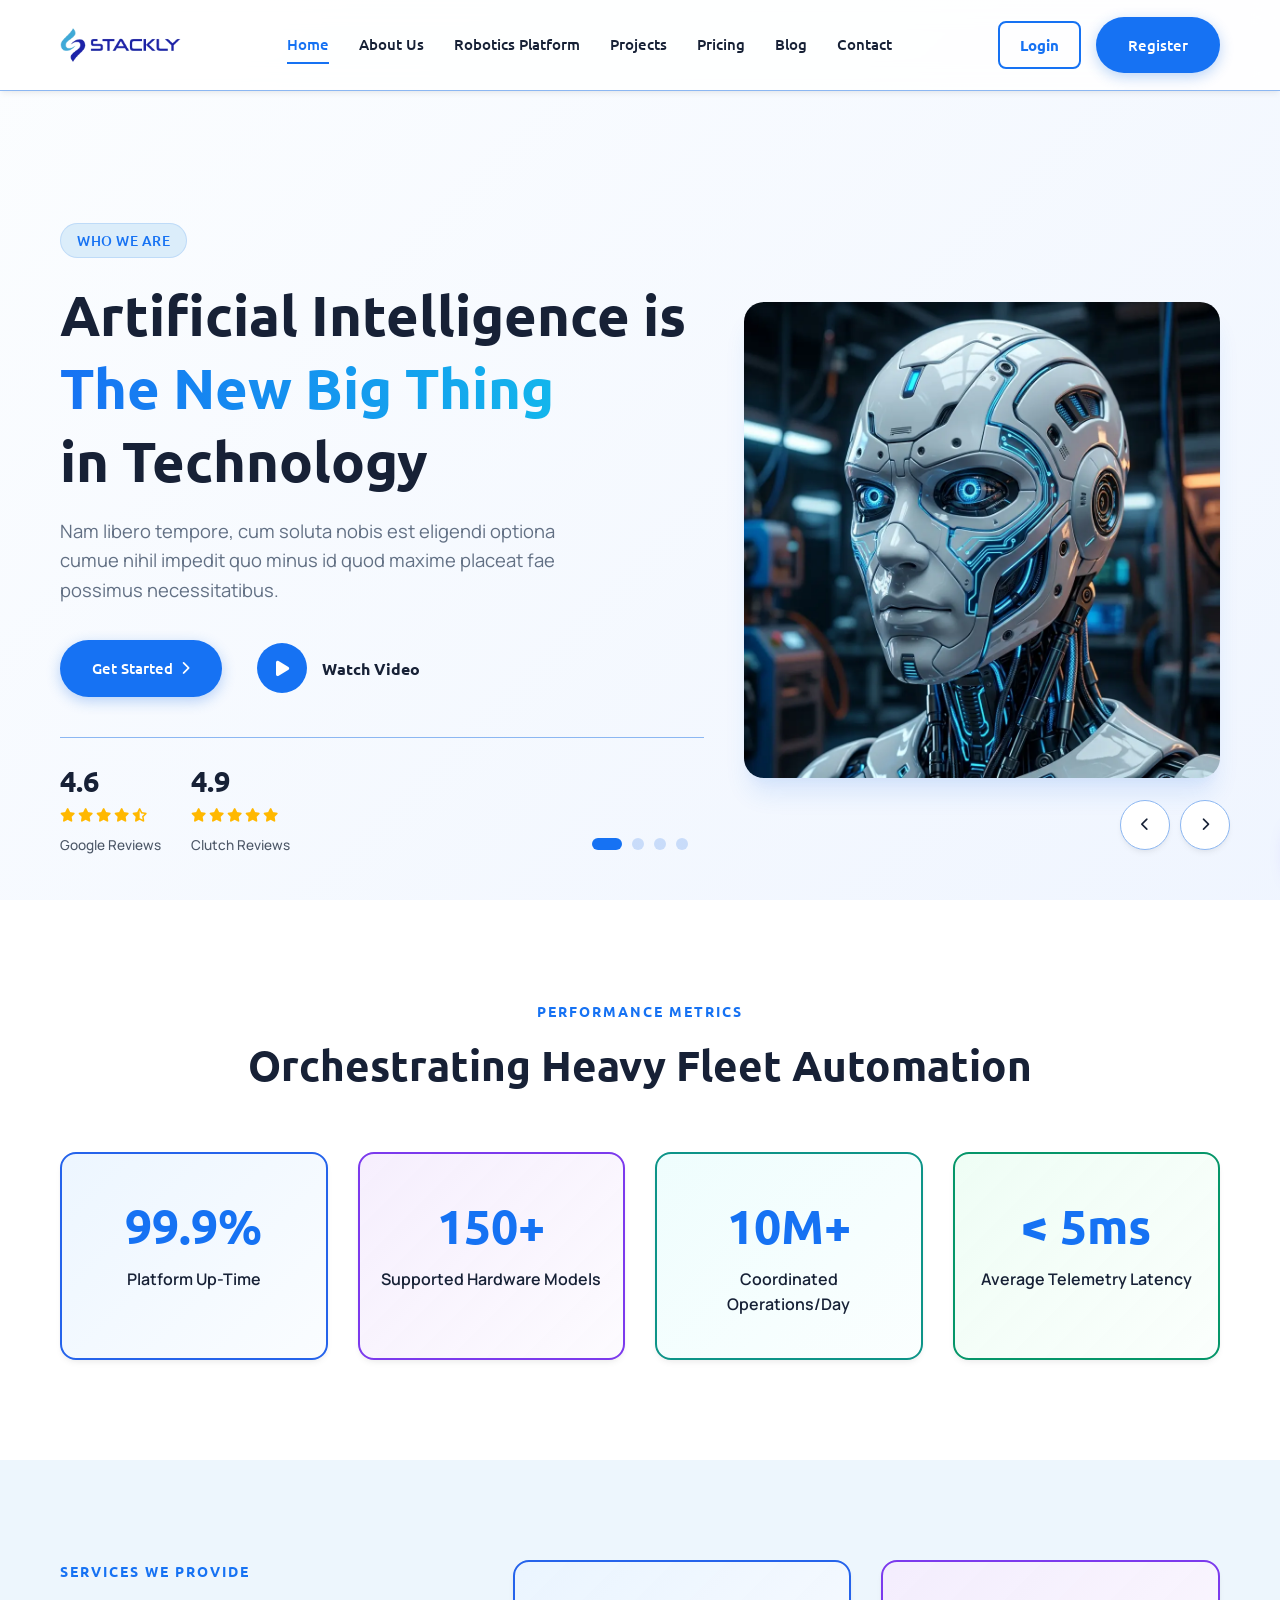
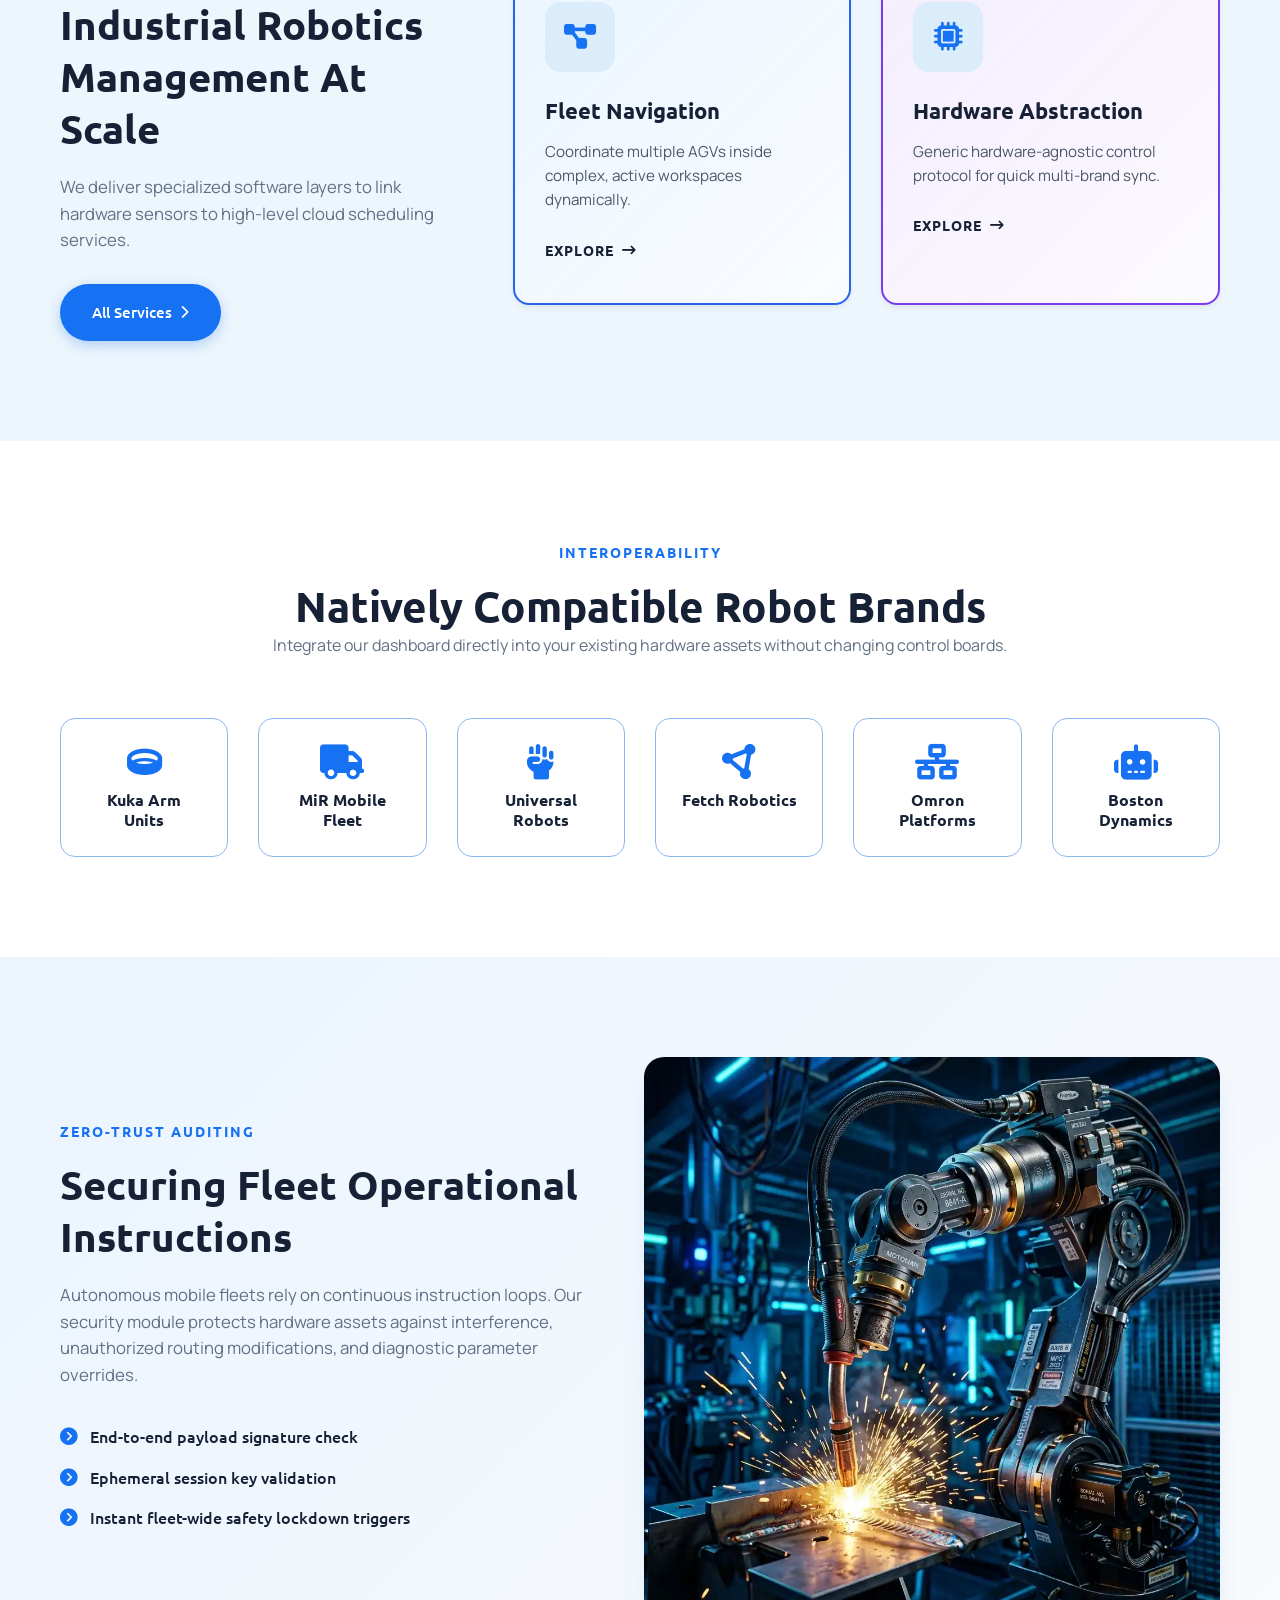
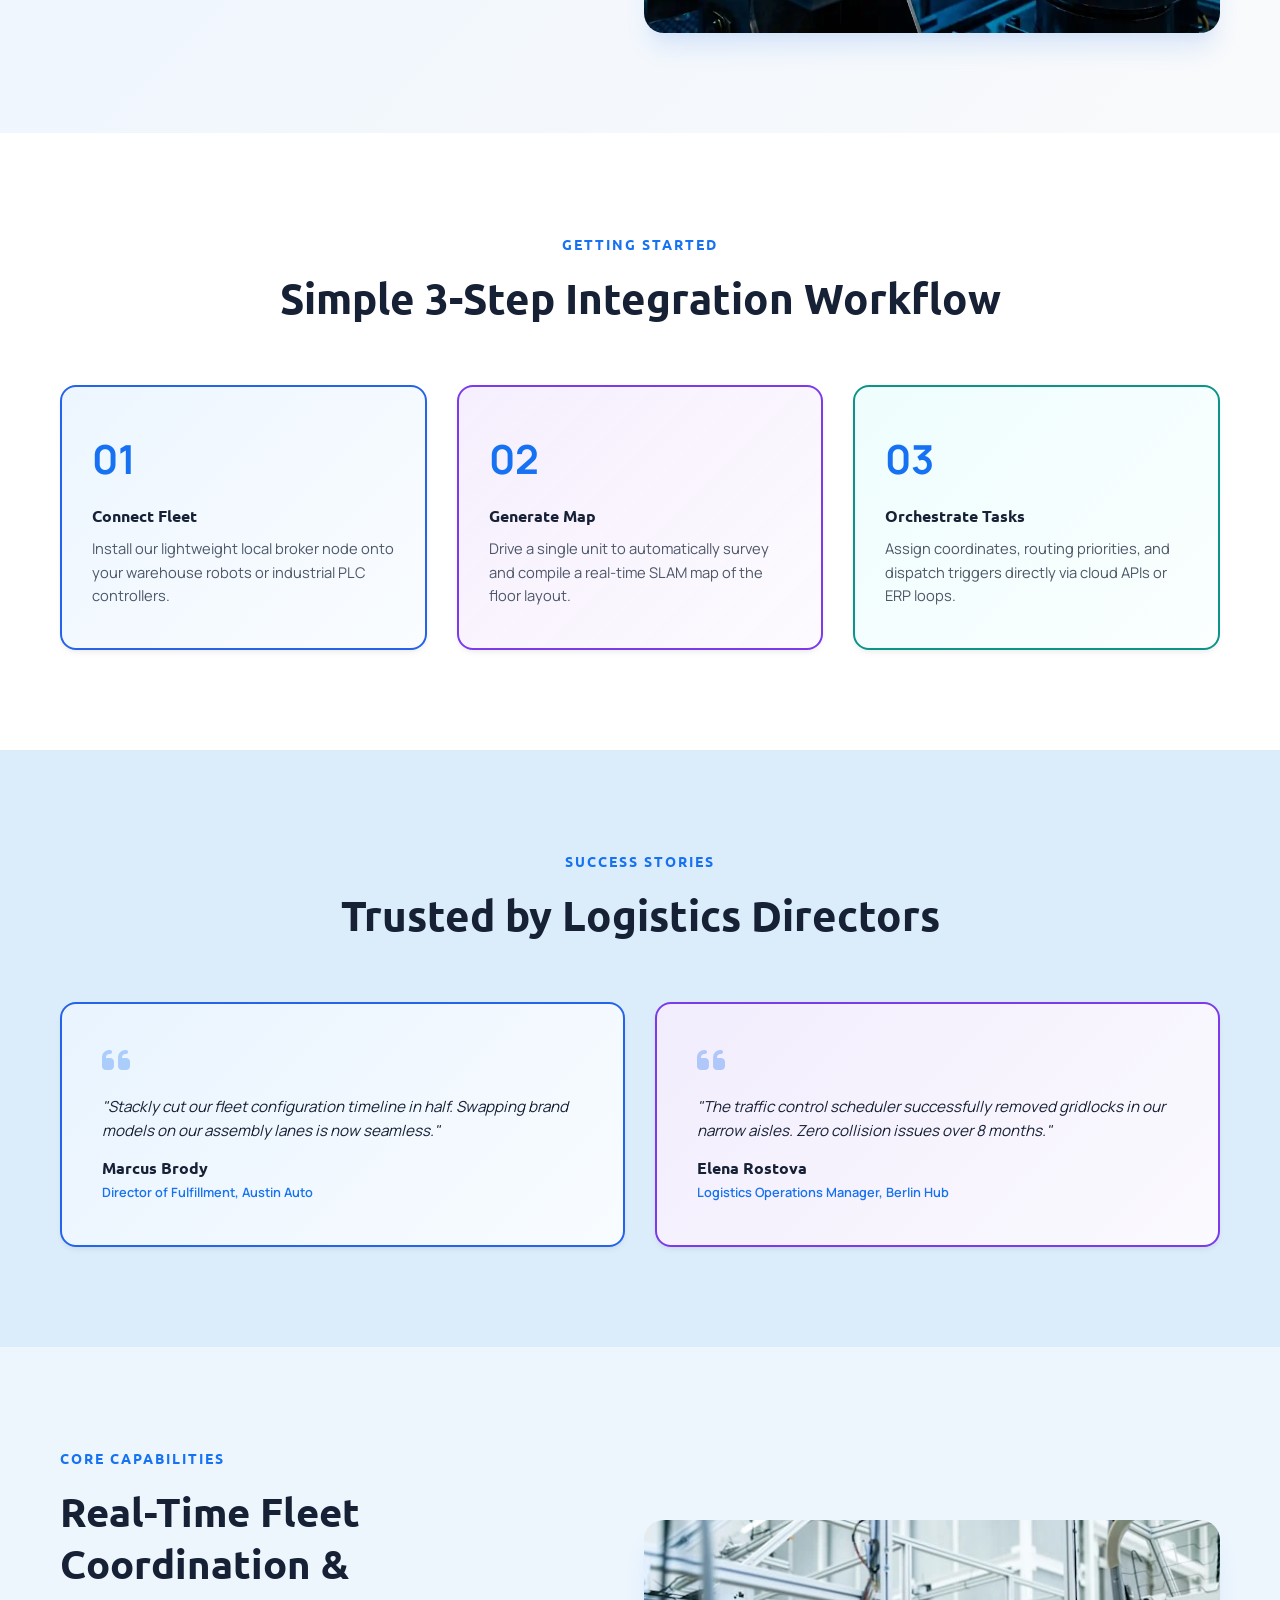
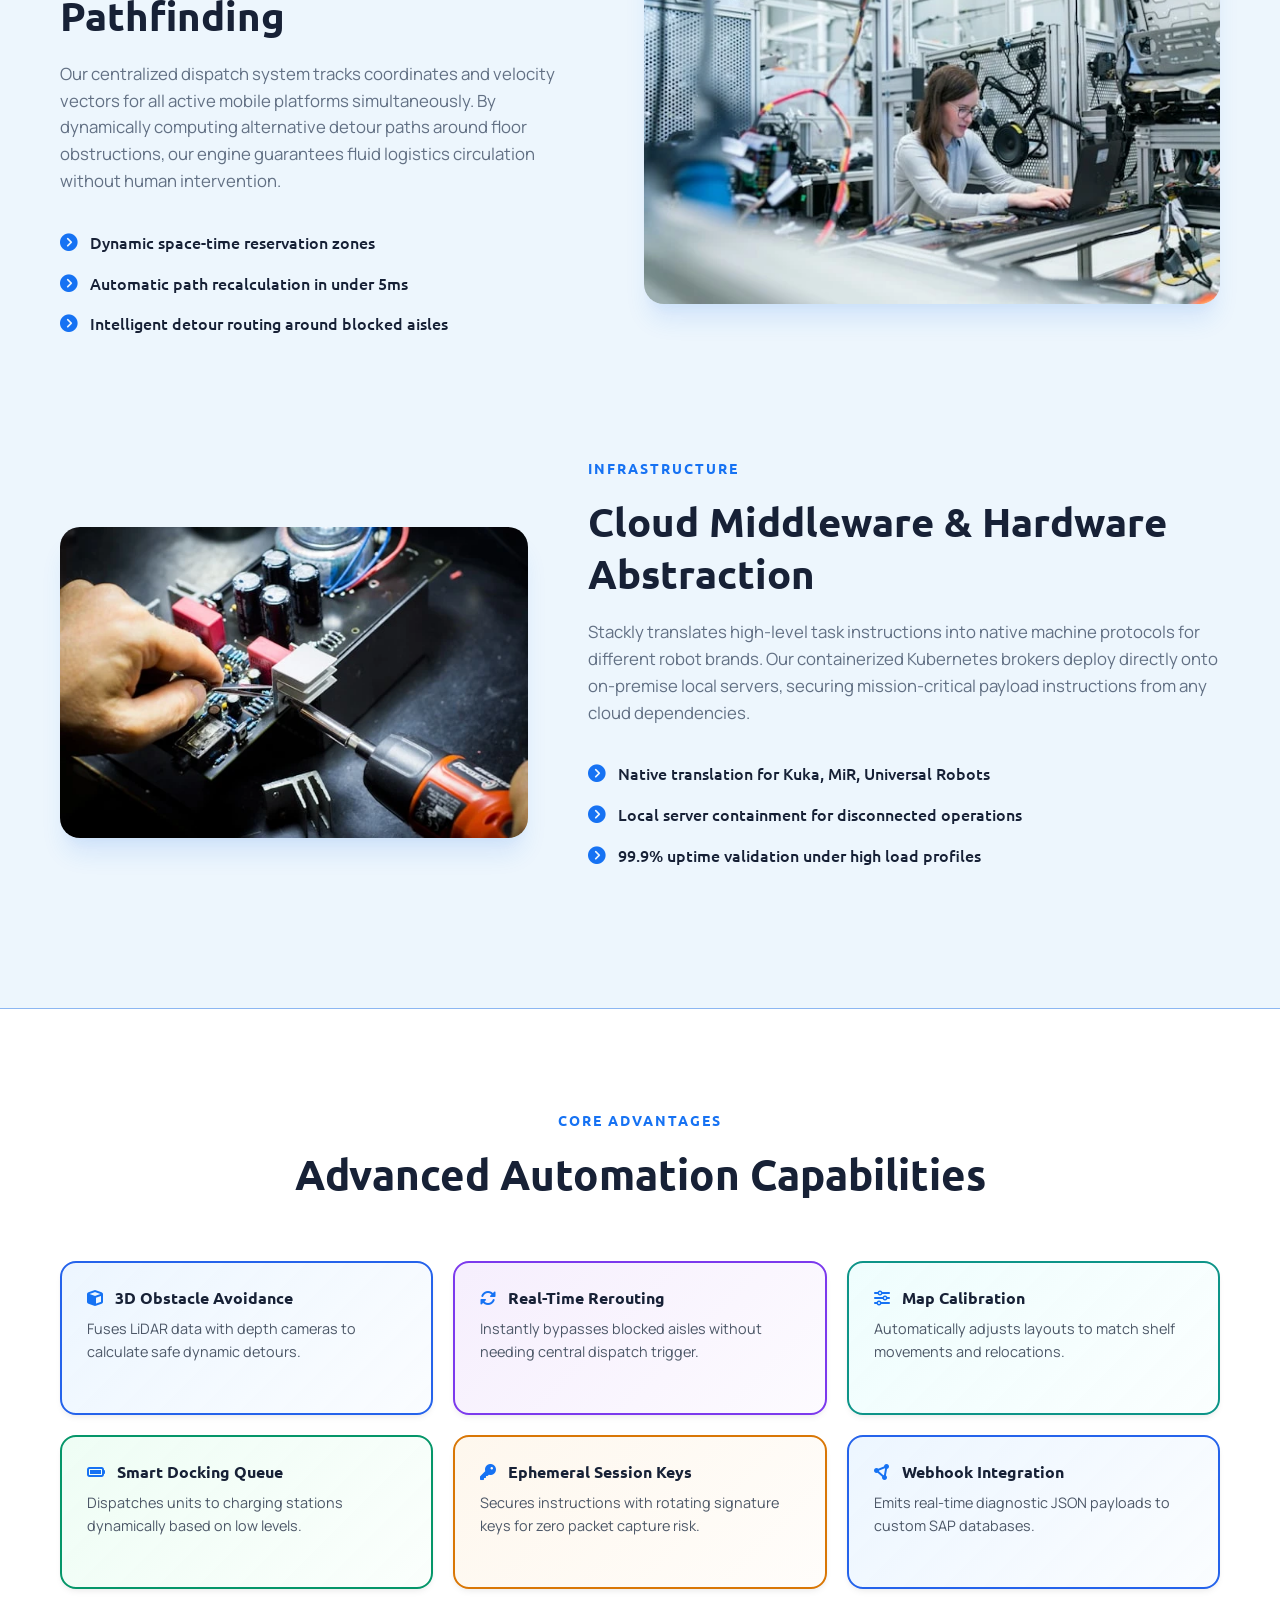
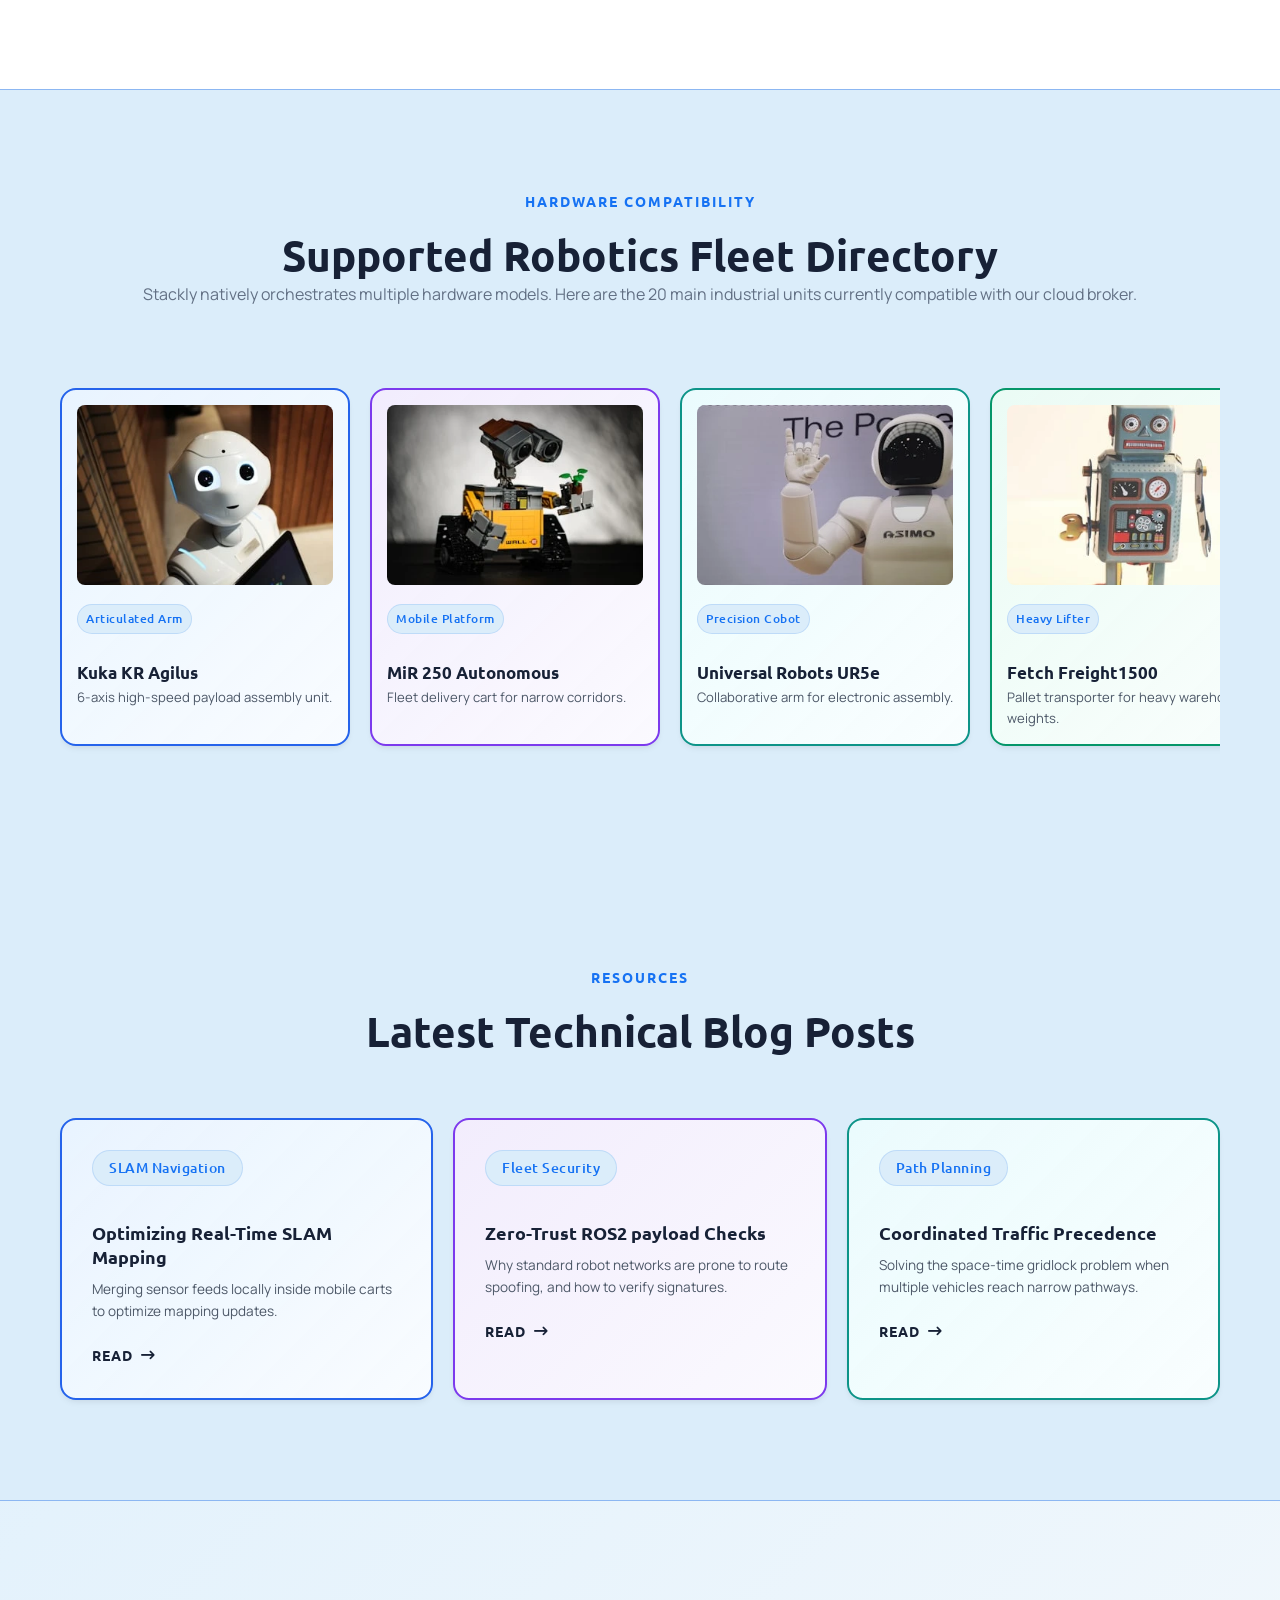
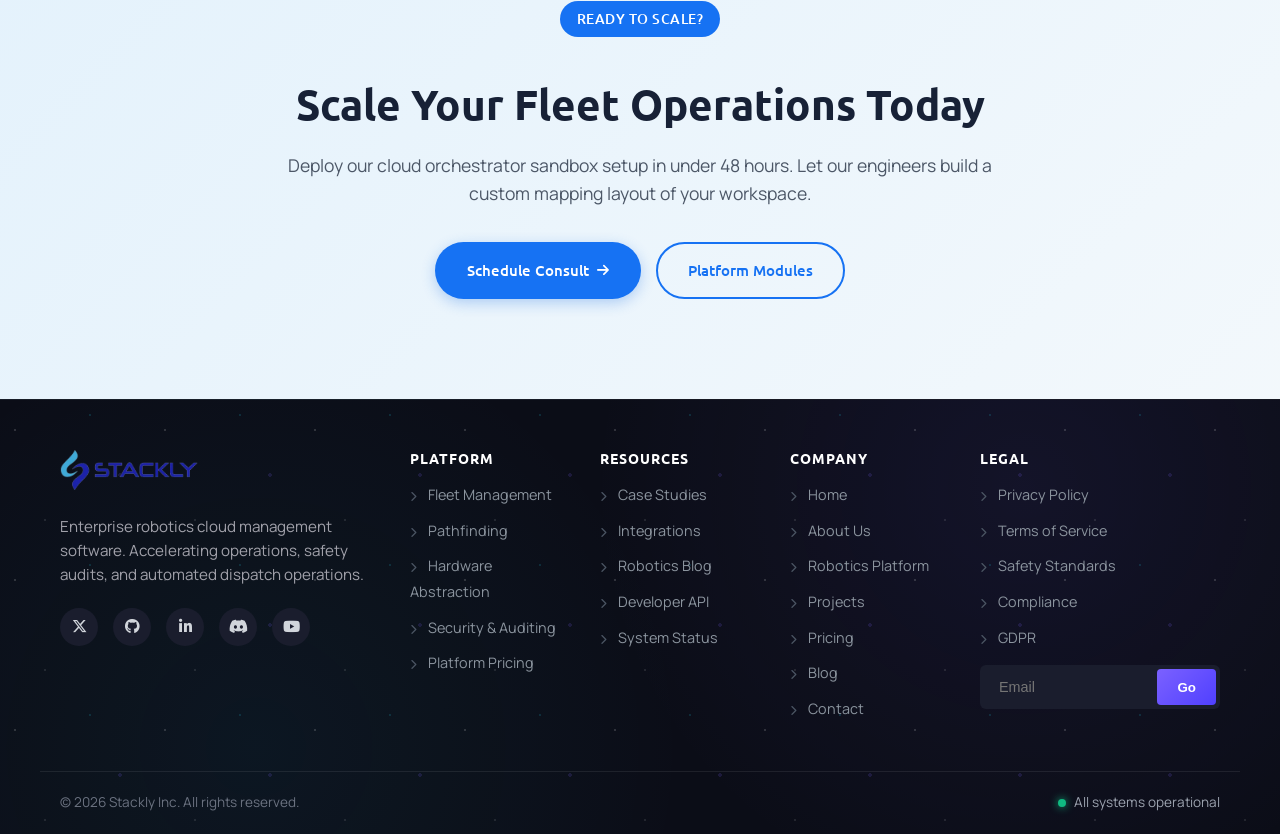
==== index.html @ 08bdfc24 "Initial commit" ====
﻿<!DOCTYPE html>
<html lang="en">

<head>
    <meta charset="UTF-8">
    <meta name="viewport" content="width=device-width, initial-scale=1.0">
    <title>Stackly - Next-Gen Robotics Service Platform</title>
    <!-- Google Fonts -->
    <link rel="preconnect" href="https://fonts.googleapis.com">
    <link rel="preconnect" href="https://fonts.gstatic.com" crossorigin>
    <link
        href="https://fonts.googleapis.com/css2?family=Manrope:wght@300;400;500;600;700&family=Raleway:wght@300;400;500;600;700&family=Ubuntu:wght@400;500;700&display=swap"
        rel="stylesheet">
    <!-- FontAwesome for Icons -->
    <link rel="stylesheet" href="https://cdnjs.cloudflare.com/ajax/libs/font-awesome/6.5.2/css/all.min.css">
    <!-- Custom Style Sheet -->
    <link rel="stylesheet" href="css/index.css">
</head>

<body>

    <!-- Back to top button -->
    <a href="#" id="backToTop" class="back-to-top"><i class="fa-solid fa-angle-up"></i></a>

    <!-- Navbar Section -->
    <header class="navbar-area">
        <div class="container nav-container">
            <div class="logo">
                <a href="index.html">
                    <img src="assets/logo.webp" alt="Stackly Logo" class="logo-img">
                </a>
            </div>

            <button class="menu-toggle" id="menuToggle" aria-label="Toggle Navigation">
                <span class="bar"></span>
                <span class="bar"></span>
                <span class="bar"></span>
            </button>

            <nav class="nav-menu" id="navMenu">
                <ul>
                    <li><a href="index.html" class="active">Home</a></li>
                    <li><a href="about.html">About Us</a></li>
                    <li><a href="services.html">Robotics Platform</a></li>
                    <li><a href="projects.html">Projects</a></li>
                    <li><a href="pricing.html">Pricing</a></li>
                    <li><a href="blog.html">Blog</a></li>
                    <li><a href="contact.html">Contact</a></li>
                </ul>

                <div class="mobile-sidebar-extra">
                    <a href="login.html" class="btn w-100 btn-login" style="margin-bottom: 10px;">
                        Login <i class="fa-regular fa-circle-user"></i>
                    </a>
                    <a href="register.html" class="btn btn-primary w-100" style="margin-bottom: 25px;">
                        Register
                    </a>
                    
                    <div class="sidebar-contact">
                        <h5>CONTACT INFO</h5>
                        
                        <div class="contact-item">
                            <span class="label">PHONE</span>
                            <span class="value">+1-800-STACKLY-911</span>
                        </div>
                        
                        <div class="contact-item">
                            <span class="label">EMAIL</span>
                            <span class="value">info@stackly.com</span>
                        </div>
                        
                        <div class="contact-item">
                            <span class="label">LOCATION</span>
                            <span class="value">Stackly, Salem</span>
                        </div>
                    </div>
                </div>
            </nav>

            <div class="nav-right nav-auth-buttons" style="display: flex; gap: 15px; align-items: center;">
                <a href="login.html" class="btn btn-outline" id="navLoginBtn" style="padding: 10px 20px; border: 2px solid var(--color-primary); color: var(--color-primary); border-radius: 8px; font-weight: 600; transition: all 0.3s ease;">Login</a>
                <a href="register.html" class="btn btn-primary" id="navRegisterBtn">Register</a>
                <a href="dashboard.html" class="btn btn-primary" id="navDashboardBtn" style="display: none;">Dashboard</a>
                <button class="btn btn-outline" id="navLogoutBtn" style="display: none; padding: 10px 20px; border: 2px solid #ef4444; color: #ef4444; border-radius: 8px; font-weight: 600; background: transparent; cursor: pointer;" onclick="logout()">Logout</button>
            </div>
        </div>
    </header>

    <!-- Main Content Area -->
    <main>

        <!-- Hero Section Slider -->
        <section id="home" class="hero-slider-section">
            <div class="slider-container" id="heroSlider">

                <!-- Slide 1 (Matching screenshot 1 exactly) -->
                <div class="slide active"
                    style="background-image: linear-gradient(135deg, rgba(255,255,255,0.8) 0%, rgba(240, 245, 255, 0.85) 100%), url('https://images.unsplash.com/photo-1485827404703-89b55fcc595e?auto=format&fit=crop&w=1200&q=80');">
                    <div class="container slide-content">
                        <div class="slide-text">
                            <span class="badge">WHO WE ARE</span>
                            <h1>Artificial Intelligence is <br><span class="accent-text">The New Big Thing</span> <br>in
                                Technology</h1>
                            <p>Nam libero tempore, cum soluta nobis est eligendi optiona cumue nihil impedit quo minus
                                id quod maxime placeat fae possimus necessitatibus.</p>
                            <div class="btn-group">
                                <a href="404.html" class="btn btn-primary">Get Started <i
                                        class="fa-solid fa-chevron-right"></i></a>
                                <a href="404.html" class="play-btn-wrapper" style="text-decoration: none;">
                                    <div class="play-circle"><i class="fa-solid fa-play"></i></div>
                                    <span class="play-text">Watch Video</span>
                                </a>
                            </div>
                            <!-- Ratings Row -->
                            <div class="ratings-row">
                                <div class="rating-widget">
                                    <h3>4.6</h3>
                                    <div class="rating-stars">
                                        <i class="fa-solid fa-star"></i>
                                        <i class="fa-solid fa-star"></i>
                                        <i class="fa-solid fa-star"></i>
                                        <i class="fa-solid fa-star"></i>
                                        <i class="fa-solid fa-star-half-stroke"></i>
                                    </div>
                                    <span>Google Reviews</span>
                                </div>
                                <div class="rating-widget">
                                    <h3>4.9</h3>
                                    <div class="rating-stars">
                                        <i class="fa-solid fa-star"></i>
                                        <i class="fa-solid fa-star"></i>
                                        <i class="fa-solid fa-star"></i>
                                        <i class="fa-solid fa-star"></i>
                                        <i class="fa-solid fa-star"></i>
                                    </div>
                                    <span>Clutch Reviews</span>
                                </div>
                            </div>
                        </div>
                        <div class="slide-image">
                            <div class="image-wrapper">
                                <img src="assets/carousel_robot_1.webp" alt="Futuristic Robot Face Detail">
                            </div>
                        </div>
                    </div>
                </div>

                <!-- Slide 2 (Matching screenshot 2 layout) -->
                <div class="slide"
                    style="background-image: linear-gradient(135deg, rgba(255,255,255,0.8) 0%, rgba(240, 245, 255, 0.85) 100%), url('https://images.unsplash.com/photo-1581091226825-a6a2a5aee158?auto=format&fit=crop&w=1200&q=80');">
                    <div class="container slide-content">
                        <div class="slide-text">
                            <span class="badge">Robotics Platform Integration</span>
                            <h1>Bring Force of <br><span class="accent-text">Artificial Intelligence</span> <br>To
                                Business</h1>
                            <p>Quis autem vel eum iure reprehenderit aui in ea voluptate velit esse ruam nihil molestiae
                                conseuatur. Streamline operations with automated machine workflows.</p>
                            <div class="btn-group">
                                <a href="404.html" class="btn btn-primary">Read More <i
                                        class="fa-solid fa-chevron-right"></i></a>
                                <a href="404.html" class="btn btn-secondary">Our Modules</a>
                            </div>
                        </div>
                        <div class="slide-image">
                            <div class="image-wrapper">
                                <img src="assets/carousel_robot_2.webp" alt="Robot Operating Tablet Visual">
                            </div>
                        </div>
                    </div>
                </div>

                <!-- Slide 3 (Explanatory Welding Layout) -->
                <div class="slide"
                    style="background-image: linear-gradient(135deg, rgba(255,255,255,0.8) 0%, rgba(240, 245, 255, 0.85) 100%), url('https://images.unsplash.com/photo-1581092160607-ee22621dd758?auto=format&fit=crop&w=1200&q=80');">
                    <div class="container slide-content">
                        <div class="slide-text">
                            <span class="badge">Advanced Robotics Features</span>
                            <h1>Precision Weld <br><span class="accent-text">Automation & Control</span>
                                <br>Orchestrator
                            </h1>
                            <p>Increase through-put speeds on complex heavy machinery parts by synchronizing robotic
                                arms and automated guided transport lines dynamically.</p>
                            <div class="btn-group">
                                <a href="404.html" class="btn btn-primary">Case Studies <i
                                        class="fa-solid fa-chevron-right"></i></a>
                                <a href="404.html" class="btn btn-secondary">View Licensing</a>
                            </div>
                        </div>
                        <div class="slide-image">
                            <div class="image-wrapper">
                                <img src="assets/carousel_robot_3.webp" alt="Precision Industrial Welding Arm in Action">
                            </div>
                        </div>
                    </div>
                </div>

                <!-- Slide 4 (Logistics / RaaS Focus) -->
                <div class="slide"
                    style="background-image: linear-gradient(135deg, rgba(255,255,255,0.8) 0%, rgba(240, 245, 255, 0.85) 100%), url('https://images.unsplash.com/photo-1504384308090-c894fdcc538d?auto=format&fit=crop&w=1200&q=80');">
                    <div class="container slide-content">
                        <div class="slide-text">
                            <span class="badge">Robotics as a Service</span>
                            <h1>Scaling Floor <br><span class="accent-text">Fulfillment Speeds</span> <br>Seamlessly
                            </h1>
                            <p>Connect and orchestrate up to 500 mobile warehouse robots easily without changing
                                existing local logic boards or sensor hardware profiles.</p>
                            <div class="btn-group">
                                <a href="404.html" class="btn btn-primary">Book Demonstration <i
                                        class="fa-solid fa-chevron-right"></i></a>
                                <a href="404.html" class="btn btn-secondary">Read Insights</a>
                            </div>
                        </div>
                        <div class="slide-image">
                            <div class="image-wrapper">
                                <img src="assets/carousel_robot_4.webp" alt="Robot Programming at High Tech Support Station">
                            </div>
                        </div>
                    </div>
                </div>

                <!-- Slider Indicators & Controls -->
                <div class="slider-controls">
                    <button class="slider-btn prev-btn" id="prevSlide" aria-label="Previous Slide"><i
                            class="fa-solid fa-chevron-left"></i></button>
                    <button class="slider-btn next-btn" id="nextSlide" aria-label="Next Slide"><i
                            class="fa-solid fa-chevron-right"></i></button>
                </div>
                <div class="slider-dots" id="sliderDots">
                    <span class="dot active" data-index="0"></span>
                    <span class="dot" data-index="1"></span>
                    <span class="dot" data-index="2"></span>
                    <span class="dot" data-index="3"></span>
                </div>
            </div>
        </section>

        <!-- Section 3: Key Operations & Performance Statistics -->
        <section class="section-padding" style="background-color: var(--bg-secondary);">
            <div class="container">
                <div class="section-header text-center">
                    <span class="sub-title">PERFORMANCE METRICS</span>
                    <h2>Orchestrating Heavy Fleet Automation</h2>
                </div>
                <div class="stats-grid">
                    <div class="stat-item">
                        <h3>99.9%</h3>
                        <p>Platform Up-Time</p>
                    </div>
                    <div class="stat-item">
                        <h3>150+</h3>
                        <p>Supported Hardware Models</p>
                    </div>
                    <div class="stat-item">
                        <h3>10M+</h3>
                        <p>Coordinated Operations/Day</p>
                    </div>
                    <div class="stat-item">
                        <h3>&lt; 5ms</h3>
                        <p>Average Telemetry Latency</p>
                    </div>
                </div>
            </div>
        </section>

        <!-- Section 4: Services Summary -->
        <section id="services" class="services-section section-padding">
            <div class="container">
                <div class="section-layout">
                    <div class="services-left">
                        <span class="sub-title">SERVICES WE PROVIDE</span>
                        <h2>Industrial Robotics Management At Scale</h2>
                        <p>We deliver specialized software layers to link hardware sensors to high-level cloud
                            scheduling services.</p>
                        <a href="404.html" class="btn btn-primary">All Services <i
                                class="fa-solid fa-chevron-right"></i></a>
                    </div>
                    <div class="services-right">
                        <div class="services-grid">
                            <div class="service-card">
                                <div class="icon-box"><i class="fa-solid fa-diagram-project"></i></div>
                                <h3>Fleet Navigation</h3>
                                <p>Coordinate multiple AGVs inside complex, active workspaces dynamically.</p>
                                <a href="404.html" class="read-more">EXPLORE <i
                                        class="fa-solid fa-arrow-right-long"></i></a>
                            </div>
                            <div class="service-card">
                                <div class="icon-box"><i class="fa-solid fa-microchip"></i></div>
                                <h3>Hardware Abstraction</h3>
                                <p>Generic hardware-agnostic control protocol for quick multi-brand sync.</p>
                                <a href="404.html" class="read-more">EXPLORE <i
                                        class="fa-solid fa-arrow-right-long"></i></a>
                            </div>
                        </div>
                    </div>
                </div>
            </div>
        </section>

        <!-- Section 5: Brand Integrations Grid -->
        <section class="section-padding" style="background-color: var(--bg-secondary);">
            <div class="container">
                <div class="section-header text-center">
                    <span class="sub-title">INTEROPERABILITY</span>
                    <h2>Natively Compatible Robot Brands</h2>
                    <p>Integrate our dashboard directly into your existing hardware assets without changing control
                        boards.</p>
                </div>
                <div class="brands-grid">
                    <div class="brand-card"><i class="fa-solid fa-ring"></i>
                        <h4>Kuka Arm Units</h4>
                    </div>
                    <div class="brand-card"><i class="fa-solid fa-truck"></i>
                        <h4>MiR Mobile Fleet</h4>
                    </div>
                    <div class="brand-card"><i class="fa-solid fa-hand-fist"></i>
                        <h4>Universal Robots</h4>
                    </div>
                    <div class="brand-card"><i class="fa-solid fa-circle-nodes"></i>
                        <h4>Fetch Robotics</h4>
                    </div>
                    <div class="brand-card"><i class="fa-solid fa-network-wired"></i>
                        <h4>Omron Platforms</h4>
                    </div>
                    <div class="brand-card"><i class="fa-solid fa-robot"></i>
                        <h4>Boston Dynamics</h4>
                    </div>
                </div>
            </div>
        </section>

        <!-- Section 6: Zero-Trust Security Glow Block -->
        <section class="section-padding"
            style="background: linear-gradient(135deg, hsl(212, 100%, 96%) 0%, hsl(210, 20%, 98%) 100%);">
            <div class="container">
                <div class="about-layout">
                    <div class="about-content">
                        <span class="sub-title">ZERO-TRUST AUDITING</span>
                        <h2>Securing Fleet Operational Instructions</h2>
                        <p>Autonomous mobile fleets rely on continuous instruction loops. Our security module protects
                            hardware assets against interference, unauthorized routing modifications, and diagnostic
                            parameter overrides.</p>
                        <ul class="why-list">
                            <li><i class="fa-solid fa-circle-chevron-right"></i> End-to-end payload signature check</li>
                            <li><i class="fa-solid fa-circle-chevron-right"></i> Ephemeral session key validation</li>
                            <li><i class="fa-solid fa-circle-chevron-right"></i> Instant fleet-wide safety lockdown
                                triggers</li>
                        </ul>
                    </div>
                    <div class="why-image">
                        <div class="image-wrapper" style="max-width: 100%; box-shadow: var(--shadow-lg);">
                            <img src="assets/robot_arm_weld.webp" alt="Industrial Welding Robotic Arm Detail">
                        </div>
                    </div>
                </div>
            </div>
        </section>

        <!-- Section 7: Platform Integration Workflow -->
        <section class="section-padding" style="background-color: var(--bg-secondary);">
            <div class="container">
                <div class="section-header text-center">
                    <span class="sub-title">GETTING STARTED</span>
                    <h2>Simple 3-Step Integration Workflow</h2>
                </div>
                <div class="stats-grid" style="grid-template-columns: repeat(3, 1fr); margin-top: 50px;">
                    <div class="stat-item" style="text-align: left; padding: 40px 30px;">
                        <span style="font-size: 2.5rem; font-weight: 700; color: var(--color-primary);">01</span>
                        <h4 style="margin: 15px 0 10px 0;">Connect Fleet</h4>
                        <p style="font-size: 0.92rem; font-weight: normal; color: var(--text-light);">Install our
                            lightweight local broker node onto your warehouse robots or industrial PLC controllers.</p>
                    </div>
                    <div class="stat-item" style="text-align: left; padding: 40px 30px;">
                        <span style="font-size: 2.5rem; font-weight: 700; color: var(--color-primary);">02</span>
                        <h4 style="margin: 15px 0 10px 0;">Generate Map</h4>
                        <p style="font-size: 0.92rem; font-weight: normal; color: var(--text-light);">Drive a single
                            unit to automatically survey and compile a real-time SLAM map of the floor layout.</p>
                    </div>
                    <div class="stat-item" style="text-align: left; padding: 40px 30px;">
                        <span style="font-size: 2.5rem; font-weight: 700; color: var(--color-primary);">03</span>
                        <h4 style="margin: 15px 0 10px 0;">Orchestrate Tasks</h4>
                        <p style="font-size: 0.92rem; font-weight: normal; color: var(--text-light);">Assign
                            coordinates, routing priorities, and dispatch triggers directly via cloud APIs or ERP loops.
                        </p>
                    </div>
                </div>
            </div>
        </section>

        <!-- Section 8: Customer Testimonials -->
        <section class="section-padding" style="background-color: var(--bg-accent);">
            <div class="container">
                <div class="section-header text-center">
                    <span class="sub-title">SUCCESS STORIES</span>
                    <h2>Trusted by Logistics Directors</h2>
                </div>
                <div class="projects-grid" style="grid-template-columns: repeat(2, 1fr); gap: 30px; margin-top: 50px;">
                    <div class="project-card" style="padding: 40px; background-color: var(--bg-secondary);">
                        <i class="fa-solid fa-quote-left"
                            style="font-size: 2rem; color: var(--color-primary); opacity: 0.3;"></i>
                        <p style="font-style: italic; margin: 15px 0; font-size: 0.95rem; color: var(--text-heading);">
                            "Stackly cut our fleet configuration timeline in half. Swapping brand models on our
                            assembly lanes is now seamless."</p>
                        <h5 style="margin-top: 15px; font-size: 1rem;">Marcus Brody</h5>
                        <span style="font-size: 0.8rem; color: var(--color-primary); font-weight: 600;">Director of
                            Fulfillment, Austin Auto</span>
                    </div>
                    <div class="project-card" style="padding: 40px; background-color: var(--bg-secondary);">
                        <i class="fa-solid fa-quote-left"
                            style="font-size: 2rem; color: var(--color-primary); opacity: 0.3;"></i>
                        <p style="font-style: italic; margin: 15px 0; font-size: 0.95rem; color: var(--text-heading);">
                            "The traffic control scheduler successfully removed gridlocks in our narrow aisles. Zero
                            collision issues over 8 months."</p>
                        <h5 style="margin-top: 15px; font-size: 1rem;">Elena Rostova</h5>
                        <span style="font-size: 0.8rem; color: var(--color-primary); font-weight: 600;">Logistics
                            Operations Manager, Berlin Hub</span>
                    </div>
                </div>
            </div>
        </section>

        <!-- Section 9: Explanatory Core Features with Images -->
        <section class="section-padding">
            <div class="container">
                <div class="about-layout" style="align-items: center; margin-bottom: 80px;">
                    <div class="about-content">
                        <span class="sub-title">CORE CAPABILITIES</span>
                        <h2>Real-Time Fleet Coordination & Pathfinding</h2>
                        <p>Our centralized dispatch system tracks coordinates and velocity vectors for all active mobile
                            platforms simultaneously. By dynamically computing alternative detour paths around floor
                            obstructions, our engine guarantees fluid logistics circulation without human intervention.
                        </p>
                        <ul class="why-list">
                            <li><i class="fa-solid fa-circle-chevron-right"></i> Dynamic space-time reservation zones
                            </li>
                            <li><i class="fa-solid fa-circle-chevron-right"></i> Automatic path recalculation in under
                                5ms</li>
                            <li><i class="fa-solid fa-circle-chevron-right"></i> Intelligent detour routing around
                                blocked aisles</li>
                        </ul>
                    </div>
                    <div class="why-image">
                        <div class="image-wrapper" style="max-width: 100%; box-shadow: var(--shadow-lg);">
                            <img src="assets/unsplash-1581091226825-a6a2a5aee158-600.webp"
                                alt="Fleet Coordination Telemetry Dashboard">
                        </div>
                    </div>
                </div>

                <div class="about-layout" style="align-items: center; grid-template-columns: 0.85fr 1.15fr; gap: 60px;">
                    <div class="why-image">
                        <div class="image-wrapper" style="max-width: 100%; box-shadow: var(--shadow-lg);">
                            <img src="assets/unsplash-1563770660941-20978e870e26-600.webp"
                                alt="Server Middleware Rack Detail">
                        </div>
                    </div>
                    <div class="about-content">
                        <span class="sub-title">INFRASTRUCTURE</span>
                        <h2>Cloud Middleware & Hardware Abstraction</h2>
                        <p>Stackly translates high-level task instructions into native machine protocols for
                            different robot brands. Our containerized Kubernetes brokers deploy directly onto on-premise
                            local servers, securing mission-critical payload instructions from any cloud dependencies.
                        </p>
                        <ul class="why-list">
                            <li><i class="fa-solid fa-circle-chevron-right"></i> Native translation for Kuka, MiR,
                                Universal Robots</li>
                            <li><i class="fa-solid fa-circle-chevron-right"></i> Local server containment for
                                disconnected operations</li>
                            <li><i class="fa-solid fa-circle-chevron-right"></i> 99.9% uptime validation under high load
                                profiles</li>
                        </ul>
                    </div>
                </div>
            </div>
        </section>

        <!-- Section 9.5: Platform Capabilities Grid -->
        <section class="section-padding"
            style="background-color: var(--bg-secondary); border-top: 1px solid var(--border-color);">
            <div class="container">
                <div class="section-header text-center">
                    <span class="sub-title">CORE ADVANTAGES</span>
                    <h2>Advanced Automation Capabilities</h2>
                </div>
                <div class="projects-grid" style="grid-template-columns: repeat(3, 1fr); gap: 20px; margin-top: 40px;">
                    <div class="service-card" style="padding: 25px;">
                        <h4><i class="fa-solid fa-cube" style="color:var(--color-primary); margin-right:8px;"></i> 3D
                            Obstacle Avoidance</h4>
                        <p style="font-size:0.9rem; margin-top:8px;">Fuses LiDAR data with depth cameras to calculate
                            safe dynamic detours.</p>
                    </div>
                    <div class="service-card" style="padding: 25px;">
                        <h4><i class="fa-solid fa-rotate" style="color:var(--color-primary); margin-right:8px;"></i>
                            Real-Time Rerouting</h4>
                        <p style="font-size:0.9rem; margin-top:8px;">Instantly bypasses blocked aisles without needing
                            central dispatch trigger.</p>
                    </div>
                    <div class="service-card" style="padding: 25px;">
                        <h4><i class="fa-solid fa-sliders" style="color:var(--color-primary); margin-right:8px;"></i>
                            Map Calibration</h4>
                        <p style="font-size:0.9rem; margin-top:8px;">Automatically adjusts layouts to match shelf
                            movements and relocations.</p>
                    </div>
                    <div class="service-card" style="padding: 25px;">
                        <h4><i class="fa-solid fa-battery-full"
                                style="color:var(--color-primary); margin-right:8px;"></i> Smart Docking Queue</h4>
                        <p style="font-size:0.9rem; margin-top:8px;">Dispatches units to charging stations dynamically
                            based on low levels.</p>
                    </div>
                    <div class="service-card" style="padding: 25px;">
                        <h4><i class="fa-solid fa-key" style="color:var(--color-primary); margin-right:8px;"></i>
                            Ephemeral Session Keys</h4>
                        <p style="font-size:0.9rem; margin-top:8px;">Secures instructions with rotating signature keys
                            for zero packet capture risk.</p>
                    </div>
                    <div class="service-card" style="padding: 25px;">
                        <h4><i class="fa-solid fa-circle-nodes"
                                style="color:var(--color-primary); margin-right:8px;"></i> Webhook Integration</h4>
                        <p style="font-size:0.9rem; margin-top:8px;">Emits real-time diagnostic JSON payloads to custom
                            SAP databases.</p>
                    </div>
                </div>
            </div>
        </section>

        <!-- Section 9.7: Compatible Hardware Fleet Gallery (20 Items) -->
        <section class="section-padding"
            style="background-color: var(--bg-accent); border-top: 1px solid var(--border-color);">
            <div class="container">
                <div class="section-header text-center">
                    <span class="sub-title">HARDWARE COMPATIBILITY</span>
                    <h2>Supported Robotics Fleet Directory</h2>
                    <p>Stackly natively orchestrates multiple hardware models. Here are the 20 main industrial units
                        currently compatible with our cloud broker.</p>
                </div>

                <div class="marquee-container" style="margin-top: 50px;">
                    <div class="marquee-track">
                        <!-- 20 Original Cards -->
                        <!-- Card 1 -->
                        <div class="project-card marquee-card card-color-1" style="padding: 15px; text-align: left;">
                            <img src="assets/unsplash-1485827404703-89b55fcc595e-350.webp"
                                alt="Kuka KR Agilus"
                                style="width:100%; height:180px; object-fit:cover; border-radius:8px; margin-bottom:12px;">
                            <span class="badge" style="font-size:0.75rem; padding:4px 8px;">Articulated Arm</span>
                            <h4 style="margin:8px 0 4px 0; font-size:1.05rem;">Kuka KR Agilus</h4>
                            <p style="font-size:0.82rem; color:var(--text-light);">6-axis high-speed payload assembly
                                unit.</p>
                        </div>
                        <!-- Card 2 -->
                        <div class="project-card marquee-card card-color-2" style="padding: 15px; text-align: left;">
                            <img src="assets/unsplash-1589254065878-42c9da997008-350.webp"
                                alt="MiR 250 Autonomous"
                                style="width:100%; height:180px; object-fit:cover; border-radius:8px; margin-bottom:12px;">
                            <span class="badge" style="font-size:0.75rem; padding:4px 8px;">Mobile Platform</span>
                            <h4 style="margin:8px 0 4px 0; font-size:1.05rem;">MiR 250 Autonomous</h4>
                            <p style="font-size:0.82rem; color:var(--text-light);">Fleet delivery cart for narrow
                                corridors.</p>
                        </div>
                        <!-- Card 3 -->
                        <div class="project-card marquee-card card-color-3" style="padding: 15px; text-align: left;">
                            <img src="assets/unsplash-1535378917042-10a22c95931a-350.webp"
                                alt="Universal Robots UR5e"
                                style="width:100%; height:180px; object-fit:cover; border-radius:8px; margin-bottom:12px;">
                            <span class="badge" style="font-size:0.75rem; padding:4px 8px;">Precision Cobot</span>
                            <h4 style="margin:8px 0 4px 0; font-size:1.05rem;">Universal Robots UR5e</h4>
                            <p style="font-size:0.82rem; color:var(--text-light);">Collaborative arm for electronic
                                assembly.</p>
                        </div>
                        <!-- Card 4 -->
                        <div class="project-card marquee-card card-color-4" style="padding: 15px; text-align: left;">
                            <img src="assets/unsplash-1546776310-eef45dd6d63c-350.webp"
                                alt="Fetch Freight1500"
                                style="width:100%; height:180px; object-fit:cover; border-radius:8px; margin-bottom:12px;">
                            <span class="badge" style="font-size:0.75rem; padding:4px 8px;">Heavy Lifter</span>
                            <h4 style="margin:8px 0 4px 0; font-size:1.05rem;">Fetch Freight1500</h4>
                            <p style="font-size:0.82rem; color:var(--text-light);">Pallet transporter for heavy
                                warehouse weights.</p>
                        </div>
                        <!-- Card 5 -->
                        <div class="project-card marquee-card card-color-5" style="padding: 15px; text-align: left;">
                            <img src="assets/unsplash-1581091226825-a6a2a5aee158-350.webp"
                                alt="Omron LD-90"
                                style="width:100%; height:180px; object-fit:cover; border-radius:8px; margin-bottom:12px;">
                            <span class="badge" style="font-size:0.75rem; padding:4px 8px;">Aisle Navigator</span>
                            <h4 style="margin:8px 0 4px 0; font-size:1.05rem;">Omron LD-90</h4>
                            <p style="font-size:0.82rem; color:var(--text-light);">Dynamic lidar-based internal route
                                explorer.</p>
                        </div>
                        <!-- Card 6 -->
                        <div class="project-card marquee-card card-color-1" style="padding: 15px; text-align: left;">
                            <img src="assets/unsplash-1504384308090-c894fdcc538d-350.webp"
                                alt="Kuka LBR iisy"
                                style="width:100%; height:180px; object-fit:cover; border-radius:8px; margin-bottom:12px;">
                            <span class="badge" style="font-size:0.75rem; padding:4px 8px;">Sensitive Assembly</span>
                            <h4 style="margin:8px 0 4px 0; font-size:1.05rem;">Kuka LBR iisy</h4>
                            <p style="font-size:0.82rem; color:var(--text-light);">Sensitive torque sensors for glass
                                mounting.</p>
                        </div>
                        <!-- Card 7 -->
                        <div class="project-card marquee-card card-color-2" style="padding: 15px; text-align: left;">
                            <img src="assets/unsplash-1581092160607-ee22621dd758-350.webp"
                                alt="MiR 500 Transport"
                                style="width:100%; height:180px; object-fit:cover; border-radius:8px; margin-bottom:12px;">
                            <span class="badge" style="font-size:0.75rem; padding:4px 8px;">Logistics Platform</span>
                            <h4 style="margin:8px 0 4px 0; font-size:1.05rem;">MiR 500 Transport</h4>
                            <p style="font-size:0.82rem; color:var(--text-light);">Mid-size pallet mover with dynamic
                                docking hooks.</p>
                        </div>
                        <!-- Card 8 -->
                        <div class="project-card marquee-card card-color-3" style="padding: 15px; text-align: left;">
                            <img src="assets/unsplash-1485827404703-89b55fcc595e-350.webp"
                                alt="Universal Robots UR10"
                                style="width:100%; height:180px; object-fit:cover; border-radius:8px; margin-bottom:12px;">
                            <span class="badge" style="font-size:0.75rem; padding:4px 8px;">Palletizing Cobot</span>
                            <h4 style="margin:8px 0 4px 0; font-size:1.05rem;">Universal Robots UR10</h4>
                            <p style="font-size:0.82rem; color:var(--text-light);">End-of-line packaging arm with 10kg
                                limit.</p>
                        </div>
                        <!-- Card 9 -->
                        <div class="project-card marquee-card card-color-4" style="padding: 15px; text-align: left;">
                            <img src="assets/unsplash-1589254065878-42c9da997008-350.webp"
                                alt="Fetch Manipulator"
                                style="width:100%; height:180px; object-fit:cover; border-radius:8px; margin-bottom:12px;">
                            <span class="badge" style="font-size:0.75rem; padding:4px 8px;">Mobile Picker</span>
                            <h4 style="margin:8px 0 4px 0; font-size:1.05rem;">Fetch Mobile Picker</h4>
                            <p style="font-size:0.82rem; color:var(--text-light);">Combines mobile base with picking
                                gripper arm.</p>
                        </div>
                        <!-- Card 10 -->
                        <div class="project-card marquee-card card-color-5" style="padding: 15px; text-align: left;">
                            <img src="assets/unsplash-1535378917042-10a22c95931a-350.webp"
                                alt="Omron TM5 Cobot"
                                style="width:100%; height:180px; object-fit:cover; border-radius:8px; margin-bottom:12px;">
                            <span class="badge" style="font-size:0.75rem; padding:4px 8px;">Vision Inspection</span>
                            <h4 style="margin:8px 0 4px 0; font-size:1.05rem;">Omron TM5 Cobot</h4>
                            <p style="font-size:0.82rem; color:var(--text-light);">Integrated smart camera for alignment
                                and sorting.</p>
                        </div>
                        <!-- Card 11 -->
                        <div class="project-card marquee-card card-color-1" style="padding: 15px; text-align: left;">
                            <img src="assets/unsplash-1546776310-eef45dd6d63c-350.webp"
                                alt="Kuka KR Titan"
                                style="width:100%; height:180px; object-fit:cover; border-radius:8px; margin-bottom:12px;">
                            <span class="badge" style="font-size:0.75rem; padding:4px 8px;">Heavy Load Welder</span>
                            <h4 style="margin:8px 0 4px 0; font-size:1.05rem;">Kuka KR Titan</h4>
                            <p style="font-size:0.82rem; color:var(--text-light);">Gigantic welding and casting handler
                                unit.</p>
                        </div>
                        <!-- Card 12 -->
                        <div class="project-card marquee-card card-color-2" style="padding: 15px; text-align: left;">
                            <img src="assets/unsplash-1581091226825-a6a2a5aee158-350.webp"
                                alt="MiR 1000 Carrier"
                                style="width:100%; height:180px; object-fit:cover; border-radius:8px; margin-bottom:12px;">
                            <span class="badge" style="font-size:0.75rem; padding:4px 8px;">Heavy Lifter</span>
                            <h4 style="margin:8px 0 4px 0; font-size:1.05rem;">MiR 1000 Carrier</h4>
                            <p style="font-size:0.82rem; color:var(--text-light);">Autonomous cart carrying up to 1000kg
                                loads.</p>
                        </div>
                        <!-- Card 13 -->
                        <div class="project-card marquee-card card-color-3" style="padding: 15px; text-align: left;">
                            <img src="assets/unsplash-1504384308090-c894fdcc538d-350.webp"
                                alt="Universal Robots UR16e"
                                style="width:100%; height:180px; object-fit:cover; border-radius:8px; margin-bottom:12px;">
                            <span class="badge" style="font-size:0.75rem; padding:4px 8px;">High Torque</span>
                            <h4 style="margin:8px 0 4px 0; font-size:1.05rem;">UR16e Cobot</h4>
                            <p style="font-size:0.82rem; color:var(--text-light);">Heavy-duty collaborative arm for CNC
                                loading.</p>
                        </div>
                        <!-- Card 14 -->
                        <div class="project-card marquee-card card-color-4" style="padding: 15px; text-align: left;">
                            <img src="assets/unsplash-1581092160607-ee22621dd758-350.webp"
                                alt="Fetch CartConnect"
                                style="width:100%; height:180px; object-fit:cover; border-radius:8px; margin-bottom:12px;">
                            <span class="badge" style="font-size:0.75rem; padding:4px 8px;">Aisle Linker</span>
                            <h4 style="margin:8px 0 4px 0; font-size:1.05rem;">Fetch CartConnect</h4>
                            <p style="font-size:0.82rem; color:var(--text-light);">Transports cargo bins from line to
                                packing bays.</p>
                        </div>
                        <!-- Card 15 -->
                        <div class="project-card marquee-card card-color-5" style="padding: 15px; text-align: left;">
                            <img src="assets/unsplash-1485827404703-89b55fcc595e-350.webp"
                                alt="Omron LD-250"
                                style="width:100%; height:180px; object-fit:cover; border-radius:8px; margin-bottom:12px;">
                            <span class="badge" style="font-size:0.75rem; padding:4px 8px;">Conveyor Mobile</span>
                            <h4 style="margin:8px 0 4px 0; font-size:1.05rem;">Omron LD-250</h4>
                            <p style="font-size:0.82rem; color:var(--text-light);">Equipped with roller conveyor to link
                                cargo hubs.</p>
                        </div>
                        <!-- Card 16 -->
                        <div class="project-card marquee-card card-color-1" style="padding: 15px; text-align: left;">
                            <img src="assets/unsplash-1589254065878-42c9da997008-350.webp"
                                alt="Kuka Cybertech"
                                style="width:100%; height:180px; object-fit:cover; border-radius:8px; margin-bottom:12px;">
                            <span class="badge" style="font-size:0.75rem; padding:4px 8px;">Assembly Spec</span>
                            <h4 style="margin:8px 0 4px 0; font-size:1.05rem;">Kuka KR Cybertech</h4>
                            <p style="font-size:0.82rem; color:var(--text-light);">Industrial assembly unit with long
                                reach pathing.</p>
                        </div>
                        <!-- Card 17 -->
                        <div class="project-card marquee-card card-color-2" style="padding: 15px; text-align: left;">
                            <img src="assets/unsplash-1535378917042-10a22c95931a-350.webp"
                                alt="MiR Hook 250"
                                style="width:100%; height:180px; object-fit:cover; border-radius:8px; margin-bottom:12px;">
                            <span class="badge" style="font-size:0.75rem; padding:4px 8px;">Towing Hook</span>
                            <h4 style="margin:8px 0 4px 0; font-size:1.05rem;">MiR Hook 250</h4>
                            <p style="font-size:0.82rem; color:var(--text-light);">Tows rolling transport carts through
                                storage areas.</p>
                        </div>
                        <!-- Card 18 -->
                        <div class="project-card marquee-card card-color-3" style="padding: 15px; text-align: left;">
                            <img src="assets/unsplash-1546776310-eef45dd6d63c-350.webp"
                                alt="Universal Robots UR3e"
                                style="width:100%; height:180px; object-fit:cover; border-radius:8px; margin-bottom:12px;">
                            <span class="badge" style="font-size:0.75rem; padding:4px 8px;">Desktop Cobot</span>
                            <h4 style="margin:8px 0 4px 0; font-size:1.05rem;">UR3e Desktop</h4>
                            <p style="font-size:0.82rem; color:var(--text-light);">Lightweight collaborative arm for
                                medical testing.</p>
                        </div>
                        <!-- Card 19 -->
                        <div class="project-card marquee-card card-color-4" style="padding: 15px; text-align: left;">
                            <img src="assets/unsplash-1581091226825-a6a2a5aee158-350.webp"
                                alt="Fetch HM-800"
                                style="width:100%; height:180px; object-fit:cover; border-radius:8px; margin-bottom:12px;">
                            <span class="badge" style="font-size:0.75rem; padding:4px 8px;">Orchestrator</span>
                            <h4 style="margin:8px 0 4px 0; font-size:1.05rem;">Fetch HM-800</h4>
                            <p style="font-size:0.82rem; color:var(--text-light);">Dynamic heavy-cargo loader unit with
                                high torque.</p>
                        </div>
                        <!-- Card 20 -->
                        <div class="project-card marquee-card card-color-5" style="padding: 15px; text-align: left;">
                            <img src="assets/unsplash-1504384308090-c894fdcc538d-350.webp"
                                alt="Omron LD-60"
                                style="width:100%; height:180px; object-fit:cover; border-radius:8px; margin-bottom:12px;">
                            <span class="badge" style="font-size:0.75rem; padding:4px 8px;">Compact Delivery</span>
                            <h4 style="margin:8px 0 4px 0; font-size:1.05rem;">Omron LD-60</h4>
                            <p style="font-size:0.82rem; color:var(--text-light);">Light dynamic delivery robot for
                                micro electronics.</p>
                        </div>

                        <!-- 20 Duplicated Cards for Seamless Looping -->
                        <!-- Card 1 -->
                        <div class="project-card marquee-card card-color-1" style="padding: 15px; text-align: left;">
                            <img src="assets/unsplash-1485827404703-89b55fcc595e-350.webp"
                                alt="Kuka KR Agilus"
                                style="width:100%; height:180px; object-fit:cover; border-radius:8px; margin-bottom:12px;">
                            <span class="badge" style="font-size:0.75rem; padding:4px 8px;">Articulated Arm</span>
                            <h4 style="margin:8px 0 4px 0; font-size:1.05rem;">Kuka KR Agilus</h4>
                            <p style="font-size:0.82rem; color:var(--text-light);">6-axis high-speed payload assembly
                                unit.</p>
                        </div>
                        <!-- Card 2 -->
                        <div class="project-card marquee-card card-color-2" style="padding: 15px; text-align: left;">
                            <img src="assets/unsplash-1589254065878-42c9da997008-350.webp"
                                alt="MiR 250 Autonomous"
                                style="width:100%; height:180px; object-fit:cover; border-radius:8px; margin-bottom:12px;">
                            <span class="badge" style="font-size:0.75rem; padding:4px 8px;">Mobile Platform</span>
                            <h4 style="margin:8px 0 4px 0; font-size:1.05rem;">MiR 250 Autonomous</h4>
                            <p style="font-size:0.82rem; color:var(--text-light);">Fleet delivery cart for narrow
                                corridors.</p>
                        </div>
                        <!-- Card 3 -->
                        <div class="project-card marquee-card card-color-3" style="padding: 15px; text-align: left;">
                            <img src="assets/unsplash-1535378917042-10a22c95931a-350.webp"
                                alt="Universal Robots UR5e"
                                style="width:100%; height:180px; object-fit:cover; border-radius:8px; margin-bottom:12px;">
                            <span class="badge" style="font-size:0.75rem; padding:4px 8px;">Precision Cobot</span>
                            <h4 style="margin:8px 0 4px 0; font-size:1.05rem;">Universal Robots UR5e</h4>
                            <p style="font-size:0.82rem; color:var(--text-light);">Collaborative arm for electronic
                                assembly.</p>
                        </div>
                        <!-- Card 4 -->
                        <div class="project-card marquee-card card-color-4" style="padding: 15px; text-align: left;">
                            <img src="assets/unsplash-1546776310-eef45dd6d63c-350.webp"
                                alt="Fetch Freight1500"
                                style="width:100%; height:180px; object-fit:cover; border-radius:8px; margin-bottom:12px;">
                            <span class="badge" style="font-size:0.75rem; padding:4px 8px;">Heavy Lifter</span>
                            <h4 style="margin:8px 0 4px 0; font-size:1.05rem;">Fetch Freight1500</h4>
                            <p style="font-size:0.82rem; color:var(--text-light);">Pallet transporter for heavy
                                warehouse weights.</p>
                        </div>
                        <!-- Card 5 -->
                        <div class="project-card marquee-card card-color-5" style="padding: 15px; text-align: left;">
                            <img src="assets/unsplash-1581091226825-a6a2a5aee158-350.webp"
                                alt="Omron LD-90"
                                style="width:100%; height:180px; object-fit:cover; border-radius:8px; margin-bottom:12px;">
                            <span class="badge" style="font-size:0.75rem; padding:4px 8px;">Aisle Navigator</span>
                            <h4 style="margin:8px 0 4px 0; font-size:1.05rem;">Omron LD-90</h4>
                            <p style="font-size:0.82rem; color:var(--text-light);">Dynamic lidar-based internal route
                                explorer.</p>
                        </div>
                        <!-- Card 6 -->
                        <div class="project-card marquee-card card-color-1" style="padding: 15px; text-align: left;">
                            <img src="assets/unsplash-1504384308090-c894fdcc538d-350.webp"
                                alt="Kuka LBR iisy"
                                style="width:100%; height:180px; object-fit:cover; border-radius:8px; margin-bottom:12px;">
                            <span class="badge" style="font-size:0.75rem; padding:4px 8px;">Sensitive Assembly</span>
                            <h4 style="margin:8px 0 4px 0; font-size:1.05rem;">Kuka LBR iisy</h4>
                            <p style="font-size:0.82rem; color:var(--text-light);">Sensitive torque sensors for glass
                                mounting.</p>
                        </div>
                        <!-- Card 7 -->
                        <div class="project-card marquee-card card-color-2" style="padding: 15px; text-align: left;">
                            <img src="assets/unsplash-1581092160607-ee22621dd758-350.webp"
                                alt="MiR 500 Transport"
                                style="width:100%; height:180px; object-fit:cover; border-radius:8px; margin-bottom:12px;">
                            <span class="badge" style="font-size:0.75rem; padding:4px 8px;">Logistics Platform</span>
                            <h4 style="margin:8px 0 4px 0; font-size:1.05rem;">MiR 500 Transport</h4>
                            <p style="font-size:0.82rem; color:var(--text-light);">Mid-size pallet mover with dynamic
                                docking hooks.</p>
                        </div>
                        <!-- Card 8 -->
                        <div class="project-card marquee-card card-color-3" style="padding: 15px; text-align: left;">
                            <img src="assets/unsplash-1485827404703-89b55fcc595e-350.webp"
                                alt="Universal Robots UR10"
                                style="width:100%; height:180px; object-fit:cover; border-radius:8px; margin-bottom:12px;">
                            <span class="badge" style="font-size:0.75rem; padding:4px 8px;">Palletizing Cobot</span>
                            <h4 style="margin:8px 0 4px 0; font-size:1.05rem;">Universal Robots UR10</h4>
                            <p style="font-size:0.82rem; color:var(--text-light);">End-of-line packaging arm with 10kg
                                limit.</p>
                        </div>
                        <!-- Card 9 -->
                        <div class="project-card marquee-card card-color-4" style="padding: 15px; text-align: left;">
                            <img src="assets/unsplash-1589254065878-42c9da997008-350.webp"
                                alt="Fetch Manipulator"
                                style="width:100%; height:180px; object-fit:cover; border-radius:8px; margin-bottom:12px;">
                            <span class="badge" style="font-size:0.75rem; padding:4px 8px;">Mobile Picker</span>
                            <h4 style="margin:8px 0 4px 0; font-size:1.05rem;">Fetch Mobile Picker</h4>
                            <p style="font-size:0.82rem; color:var(--text-light);">Combines mobile base with picking
                                gripper arm.</p>
                        </div>
                        <!-- Card 10 -->
                        <div class="project-card marquee-card card-color-5" style="padding: 15px; text-align: left;">
                            <img src="assets/unsplash-1535378917042-10a22c95931a-350.webp"
                                alt="Omron TM5 Cobot"
                                style="width:100%; height:180px; object-fit:cover; border-radius:8px; margin-bottom:12px;">
                            <span class="badge" style="font-size:0.75rem; padding:4px 8px;">Vision Inspection</span>
                            <h4 style="margin: 8px 0 4px 0; font-size:1.05rem;">Omron TM5 Cobot</h4>
                            <p style="font-size:0.82rem; color:var(--text-light);">Integrated smart camera for alignment
                                and sorting.</p>
                        </div>
                        <!-- Card 11 -->
                        <div class="project-card marquee-card card-color-1" style="padding: 15px; text-align: left;">
                            <img src="assets/unsplash-1546776310-eef45dd6d63c-350.webp"
                                alt="Kuka KR Titan"
                                style="width:100%; height:180px; object-fit:cover; border-radius:8px; margin-bottom:12px;">
                            <span class="badge" style="font-size:0.75rem; padding:4px 8px;">Heavy Load Welder</span>
                            <h4 style="margin:8px 0 4px 0; font-size:1.05rem;">Kuka KR Titan</h4>
                            <p style="font-size:0.82rem; color:var(--text-light);">Gigantic welding and casting handler
                                unit.</p>
                        </div>
                        <!-- Card 12 -->
                        <div class="project-card marquee-card card-color-2" style="padding: 15px; text-align: left;">
                            <img src="assets/unsplash-1581092160607-ee22621dd758-350.webp"
                                alt="MiR 1000 Carrier"
                                style="width:100%; height:180px; object-fit:cover; border-radius:8px; margin-bottom:12px;">
                            <span class="badge" style="font-size:0.75rem; padding:4px 8px;">Heavy Lifter</span>
                            <h4 style="margin:8px 0 4px 0; font-size:1.05rem;">MiR 1000 Carrier</h4>
                            <p style="font-size:0.82rem; color:var(--text-light);">Autonomous cart carrying up to 1000kg
                                loads.</p>
                        </div>
                        <!-- Card 13 -->
                        <div class="project-card marquee-card card-color-3" style="padding: 15px; text-align: left;">
                            <img src="assets/unsplash-1504384308090-c894fdcc538d-350.webp"
                                alt="Universal Robots UR16e"
                                style="width:100%; height:180px; object-fit:cover; border-radius:8px; margin-bottom:12px;">
                            <span class="badge" style="font-size:0.75rem; padding:4px 8px;">High Torque</span>
                            <h4 style="margin:8px 0 4px 0; font-size:1.05rem;">UR16e Cobot</h4>
                            <p style="font-size:0.82rem; color:var(--text-light);">Heavy-duty collaborative arm for CNC
                                loading.</p>
                        </div>
                        <!-- Card 14 -->
                        <div class="project-card marquee-card card-color-4" style="padding: 15px; text-align: left;">
                            <img src="assets/unsplash-1581092160607-ee22621dd758-350.webp"
                                alt="Fetch CartConnect"
                                style="width:100%; height:180px; object-fit:cover; border-radius:8px; margin-bottom:12px;">
                            <span class="badge" style="font-size:0.75rem; padding:4px 8px;">Aisle Linker</span>
                            <h4 style="margin:8px 0 4px 0; font-size:1.05rem;">Fetch CartConnect</h4>
                            <p style="font-size:0.82rem; color:var(--text-light);">Transports cargo bins from line to
                                packing bays.</p>
                        </div>
                        <!-- Card 15 -->
                        <div class="project-card marquee-card card-color-5" style="padding: 15px; text-align: left;">
                            <img src="assets/unsplash-1485827404703-89b55fcc595e-350.webp"
                                alt="Omron LD-250"
                                style="width:100%; height:180px; object-fit:cover; border-radius:8px; margin-bottom:12px;">
                            <span class="badge" style="font-size:0.75rem; padding:4px 8px;">Conveyor Mobile</span>
                            <h4 style="margin:8px 0 4px 0; font-size:1.05rem;">Omron LD-250</h4>
                            <p style="font-size:0.82rem; color:var(--text-light);">Equipped with roller conveyor to link
                                cargo hubs.</p>
                        </div>
                        <!-- Card 16 -->
                        <div class="project-card marquee-card card-color-1" style="padding: 15px; text-align: left;">
                            <img src="assets/unsplash-1589254065878-42c9da997008-350.webp"
                                alt="Kuka Cybertech"
                                style="width:100%; height:180px; object-fit:cover; border-radius:8px; margin-bottom:12px;">
                            <span class="badge" style="font-size:0.75rem; padding:4px 8px;">Assembly Spec</span>
                            <h4 style="margin:8px 0 4px 0; font-size:1.05rem;">Kuka KR Cybertech</h4>
                            <p style="font-size:0.82rem; color:var(--text-light);">Industrial assembly unit with long
                                reach pathing.</p>
                        </div>
                        <!-- Card 17 -->
                        <div class="project-card marquee-card card-color-2" style="padding: 15px; text-align: left;">
                            <img src="assets/unsplash-1535378917042-10a22c95931a-350.webp"
                                alt="MiR Hook 250"
                                style="width:100%; height:180px; object-fit:cover; border-radius:8px; margin-bottom:12px;">
                            <span class="badge" style="font-size:0.75rem; padding:4px 8px;">Towing Hook</span>
                            <h4 style="margin:8px 0 4px 0; font-size:1.05rem;">MiR Hook 250</h4>
                            <p style="font-size:0.82rem; color:var(--text-light);">Tows rolling transport carts through
                                storage areas.</p>
                        </div>
                        <!-- Card 18 -->
                        <div class="project-card marquee-card card-color-3" style="padding: 15px; text-align: left;">
                            <img src="assets/unsplash-1546776310-eef45dd6d63c-350.webp"
                                alt="Universal Robots UR3e"
                                style="width:100%; height:180px; object-fit:cover; border-radius:8px; margin-bottom:12px;">
                            <span class="badge" style="font-size:0.75rem; padding:4px 8px;">Desktop Cobot</span>
                            <h4 style="margin:8px 0 4px 0; font-size:1.05rem;">UR3e Desktop</h4>
                            <p style="font-size:0.82rem; color:var(--text-light);">Lightweight collaborative arm for
                                medical testing.</p>
                        </div>
                        <!-- Card 19 -->
                        <div class="project-card marquee-card card-color-4" style="padding: 15px; text-align: left;">
                            <img src="assets/unsplash-1581092160607-ee22621dd758-350.webp"
                                alt="Fetch HM-800"
                                style="width:100%; height:180px; object-fit:cover; border-radius:8px; margin-bottom:12px;">
                            <span class="badge" style="font-size:0.75rem; padding:4px 8px;">Orchestrator</span>
                            <h4 style="margin:8px 0 4px 0; font-size:1.05rem;">Fetch HM-800</h4>
                            <p style="font-size:0.82rem; color:var(--text-light);">Dynamic heavy-cargo loader unit with
                                high torque.</p>
                        </div>
                        <!-- Card 20 -->
                        <div class="project-card marquee-card card-color-5" style="padding: 15px; text-align: left;">
                            <img src="assets/unsplash-1504384308090-c894fdcc538d-350.webp"
                                alt="Omron LD-60"
                                style="width:100%; height:180px; object-fit:cover; border-radius:8px; margin-bottom:12px;">
                            <span class="badge" style="font-size:0.75rem; padding:4px 8px;">Compact Delivery</span>
                            <h4 style="margin:8px 0 4px 0; font-size:1.05rem;">Omron LD-60</h4>
                            <p style="font-size:0.82rem; color:var(--text-light);">Light dynamic delivery robot for
                                micro electronics.</p>
                        </div>
                    </div>
                </div>
            </div>
        </section>

        <!-- Section 10: Latest Insights (Blog Preview) -->
        <section class="section-padding" style="background-color: var(--bg-accent);">
            <div class="container">
                <div class="section-header text-center">
                    <span class="sub-title">RESOURCES</span>
                    <h2>Latest Technical Blog Posts</h2>
                </div>
                <div class="projects-grid" style="grid-template-columns: repeat(3, 1fr); gap: 20px; margin-top: 40px;">
                    <div class="service-card" style="padding: 30px; background-color: var(--bg-secondary);">
                        <span class="badge">SLAM Navigation</span>
                        <h4 style="margin: 15px 0 10px 0; font-size: 1.15rem;">Optimizing Real-Time SLAM Mapping</h4>
                        <p style="font-size: 0.85rem; color: var(--text-light); margin-bottom: 20px;">Merging sensor
                            feeds locally inside mobile carts to optimize mapping updates.</p>
                        <a href="404.html" class="read-more">READ <i class="fa-solid fa-arrow-right-long"></i></a>
                    </div>
                    <div class="service-card" style="padding: 30px; background-color: var(--bg-secondary);">
                        <span class="badge">Fleet Security</span>
                        <h4 style="margin: 15px 0 10px 0; font-size: 1.15rem;">Zero-Trust ROS2 payload Checks</h4>
                        <p style="font-size: 0.85rem; color: var(--text-light); margin-bottom: 20px;">Why standard robot
                            networks are prone to route spoofing, and how to verify signatures.</p>
                        <a href="404.html" class="read-more">READ <i class="fa-solid fa-arrow-right-long"></i></a>
                    </div>
                    <div class="service-card" style="padding: 30px; background-color: var(--bg-secondary);">
                        <span class="badge">Path Planning</span>
                        <h4 style="margin: 15px 0 10px 0; font-size: 1.15rem;">Coordinated Traffic Precedence</h4>
                        <p style="font-size: 0.85rem; color: var(--text-light); margin-bottom: 20px;">Solving the
                            space-time gridlock problem when multiple vehicles reach narrow pathways.</p>
                        <a href="404.html" class="read-more">READ <i class="fa-solid fa-arrow-right-long"></i></a>
                    </div>
                </div>
            </div>
        </section>

        <!-- Section 11: Call-To-Action Banner -->
        <section class="section-padding"
            style="background-image: linear-gradient(135deg, hsl(205, 80%, 94%) 0%, hsl(205, 60%, 97%) 100%); text-align: center; border-top: 1px solid var(--border-color);">
            <div class="container" style="max-width: 800px;">
                <span class="badge" style="background-color: var(--color-primary); color: white;">READY TO SCALE?</span>
                <h2 style="font-size: 2.6rem; margin: 20px 0;">Scale Your Fleet Operations Today</h2>
                <p style="color: var(--text-light); font-size: 1.1rem; margin-bottom: 35px;">Deploy our cloud
                    orchestrator sandbox setup in under 48 hours. Let our engineers build a custom mapping layout of
                    your workspace.</p>
                <div class="btn-group" style="justify-content: center;">
                    <a href="404.html" class="btn btn-primary">Schedule Consult <i
                            class="fa-solid fa-arrow-right"></i></a>
                    <a href="404.html" class="btn btn-secondary">Platform Modules</a>
                </div>
            </div>
        </section>

    </main>

    <!-- Footer Section -->
    <footer class="footer-area">
        <div class="container footer-widgets">
            <div class="widget widget-about">
                <div class="footer-logo">
                    <a href="index.html">
                        <img src="assets/logo.webp" alt="Stackly Logo" class="logo-img" style="margin-bottom: 25px; height: 40px;">
                    </a>
                </div>
                <p style="color: #a1a1aa;">Enterprise robotics cloud management software. Accelerating operations, safety audits, and automated dispatch operations.</p>
                <div class="social-links">
                    <a href="404.html"><i class="fa-brands fa-x-twitter"></i></a>
                    <a href="404.html"><i class="fa-brands fa-github"></i></a>
                    <a href="404.html"><i class="fa-brands fa-linkedin-in"></i></a>
                    <a href="404.html"><i class="fa-brands fa-discord"></i></a>
                    <a href="404.html"><i class="fa-brands fa-youtube"></i></a>
                </div>
            </div>

            <div class="widget">
                <h4>PLATFORM</h4>
                <ul class="footer-links">
                    <li><a href="services.html"><i class="fa-solid fa-chevron-right"></i> Fleet Management</a></li>
                    <li><a href="services.html"><i class="fa-solid fa-chevron-right"></i> Pathfinding</a></li>
                    <li><a href="services.html"><i class="fa-solid fa-chevron-right"></i> Hardware Abstraction</a></li>
                    <li><a href="services.html"><i class="fa-solid fa-chevron-right"></i> Security & Auditing</a></li>
                    <li><a href="pricing.html"><i class="fa-solid fa-chevron-right"></i> Platform Pricing</a></li>
                </ul>
            </div>

            <div class="widget">
                <h4>RESOURCES</h4>
                <ul class="footer-links">
                    <li><a href="projects.html"><i class="fa-solid fa-chevron-right"></i> Case Studies</a></li>
                    <li><a href="contact.html"><i class="fa-solid fa-chevron-right"></i> Integrations</a></li>
                    <li><a href="blog.html"><i class="fa-solid fa-chevron-right"></i> Robotics Blog</a></li>
                    <li><a href="404.html"><i class="fa-solid fa-chevron-right"></i> Developer API</a></li>
                    <li><a href="404.html"><i class="fa-solid fa-chevron-right"></i> System Status</a></li>
                </ul>
            </div>

            <div class="widget">
                <h4>COMPANY</h4>
                <ul class="footer-links">
                    <li><a href="index.html"><i class="fa-solid fa-chevron-right"></i> Home</a></li>
                    <li><a href="about.html"><i class="fa-solid fa-chevron-right"></i> About Us</a></li>
                    <li><a href="services.html"><i class="fa-solid fa-chevron-right"></i> Robotics Platform</a></li>
                    <li><a href="projects.html"><i class="fa-solid fa-chevron-right"></i> Projects</a></li>
                    <li><a href="pricing.html"><i class="fa-solid fa-chevron-right"></i> Pricing</a></li>
                    <li><a href="blog.html"><i class="fa-solid fa-chevron-right"></i> Blog</a></li>
                    <li><a href="contact.html"><i class="fa-solid fa-chevron-right"></i> Contact</a></li>
                </ul>
            </div>

            <div class="widget">
                <h4>LEGAL</h4>
                <ul class="footer-links">
                    <li><a href="404.html"><i class="fa-solid fa-chevron-right"></i> Privacy Policy</a></li>
                    <li><a href="404.html"><i class="fa-solid fa-chevron-right"></i> Terms of Service</a></li>
                    <li><a href="404.html"><i class="fa-solid fa-chevron-right"></i> Safety Standards</a></li>
                    <li><a href="404.html"><i class="fa-solid fa-chevron-right"></i> Compliance</a></li>
                    <li><a href="404.html"><i class="fa-solid fa-chevron-right"></i> GDPR</a></li>
                </ul>
                <div class="newsletter-form">
                    <input type="email" placeholder="Email" aria-label="Email">
                    <button type="button" onclick="window.location.href='404.html'">Go</button>
                </div>
            </div>
        </div>

        <div class="footer-bottom">
            <div class="container footer-bottom-inner">
                <p class="copyright">&copy; 2026 Stackly Inc. All rights reserved.</p>
                <div class="system-status">
                    <span class="status-dot"></span> All systems operational
                </div>
            </div>
        </div>
    </footer>

    <!-- Custom Script File -->
    <script src="js/index.js"></script>
    <script src="js/auth.js"></script>
</body>

</html>
---- css/index.css ----
/* ==========================================================================
   Artelligence - AI & Robotics Solutions Style Sheet (Light Theme: White & Blue)
   ========================================================================== */

/* Design Tokens & Root Variables */
:root {
    --bg-primary: hsl(205, 80%, 96%);
    --bg-secondary: hsl(0, 0%, 100%);
    --bg-accent: hsl(205, 75%, 92%);

    --color-primary: hsl(215, 90%, 52%);
    /* Tech Blue: #1e70e6 */
    --color-primary-dark: hsl(215, 95%, 35%);
    --color-primary-hover: hsl(215, 95%, 42%);
    --color-accent-teal: hsl(195, 85%, 50%);
    /* Neon Sky Blue */
    --color-accent-purple: hsl(265, 85%, 60%);
    /* Secondary Glow */

    --text-heading: hsl(220, 40%, 15%);
    --text-body: hsl(215, 15%, 45%);
    --text-light: hsl(215, 15%, 35%);
    --text-white: hsl(0, 0%, 100%);

    --border-color: hsl(215, 80%, 75%);
    --shadow-sm: 0 4px 6px -1px rgba(0, 0, 0, 0.05), 0 2px 4px -1px rgba(0, 0, 0, 0.03);
    --shadow-md: 0 10px 15px -3px rgba(30, 112, 230, 0.07), 0 4px 6px -2px rgba(30, 112, 230, 0.03);
    --shadow-lg: 0 20px 25px -5px rgba(30, 112, 230, 0.12), 0 10px 10px -5px rgba(30, 112, 230, 0.04);

    --font-heading: 'Ubuntu', sans-serif;
    --font-body: 'Manrope', sans-serif;
    --font-secondary: 'Raleway', sans-serif;
}

/* Global Reset & Base Elements */
* {
    margin: 0;
    padding: 0;
    box-sizing: border-box;
}

html {
    scroll-behavior: smooth;
    overflow-x: hidden;
    max-width: 100vw;
}

body {
    background-color: var(--bg-primary);
    color: var(--text-body);
    font-family: var(--font-body);
    line-height: 1.6;
    overflow-x: hidden;
}

h1,
h2,
h3,
h4,
h5,
h6 {
    color: var(--text-heading);
    font-family: var(--font-heading);
    font-weight: 700;
    line-height: 1.3;
}

a {
    color: inherit;
    text-decoration: none;
    transition: all 0.3s ease;
}

img {
    max-width: 100%;
    height: auto;
}

ul {
    list-style: none;
}

.container {
    width: 100%;
    max-width: 1200px;
    margin: 0 auto;
    padding: 0 20px;
}

.section-padding {
    padding: 100px 0;
}

.text-center {
    text-align: center;
}

.mt-5 {
    margin-top: 3rem;
}

/* Typography Helpers */
.badge {
    display: inline-block;
    padding: 6px 16px;
    background-color: var(--bg-accent);
    color: var(--color-primary);
    font-family: var(--font-heading);
    font-weight: 500;
    font-size: 0.85rem;
    border-radius: 50px;
    margin-bottom: 20px;
    border: 1px solid rgba(30, 112, 230, 0.15);
    letter-spacing: 0.5px;
}

.sub-title {
    display: block;
    color: var(--color-primary);
    font-family: var(--font-heading);
    font-size: 0.9rem;
    font-weight: 700;
    letter-spacing: 2px;
    margin-bottom: 15px;
    text-transform: uppercase;
}

.accent-text {
    color: var(--color-primary);
    background: linear-gradient(90deg, var(--color-primary) 0%, var(--color-accent-teal) 100%);
    -webkit-background-clip: text;
    -webkit-text-fill-color: transparent;
}

/* Custom Buttons styling */
.btn {
    display: inline-flex;
    align-items: center;
    justify-content: center;
    padding: 14px 30px;
    border-radius: 30px;
    font-family: var(--font-heading);
    font-weight: 500;
    font-size: 0.95rem;
    cursor: pointer;
    transition: all 0.35s cubic-bezier(0.4, 0, 0.2, 1);
    border: 2px solid transparent;
}

.btn-primary {
    background-color: var(--color-primary);
    color: var(--text-white);
    box-shadow: 0 4px 14px rgba(30, 112, 230, 0.3);
}

.btn-primary:hover {
    background-color: var(--color-primary-hover);
    transform: translateY(-3px);
    box-shadow: 0 6px 20px rgba(30, 112, 230, 0.4);
}

.btn-primary i {
    margin-left: 8px;
    font-size: 0.85rem;
    transition: transform 0.3s ease;
}

.btn-primary:hover i {
    transform: translateX(4px);
}

.btn-secondary {
    background-color: transparent;
    border-color: var(--color-primary);
    color: var(--color-primary);
}

.btn-secondary:hover {
    background-color: var(--color-primary);
    color: var(--text-white);
    transform: translateY(-3px);
    box-shadow: 0 4px 14px rgba(30, 112, 230, 0.2);
}

.w-100 {
    width: 100%;
}

.navbar-area {
    position: fixed;
    top: 0;
    left: 0;
    width: 100%;
    z-index: 1000;
    background-color: rgba(255, 255, 255, 0.85);
    backdrop-filter: blur(12px);
    border-bottom: 1px solid var(--border-color);
    box-shadow: var(--shadow-sm);
    transition: all 0.4s ease;
}

.navbar-area.sticky {
    background-color: rgba(255, 255, 255, 0.85);
    backdrop-filter: blur(12px);
    border-bottom: 1px solid var(--border-color);
    box-shadow: var(--shadow-sm);
}

.nav-container {
    display: flex;
    align-items: center;
    justify-content: space-between;
    height: 90px;
    transition: height 0.4s ease;
}

.navbar-area.sticky .nav-container {
    height: 75px;
}

.logo-text {
    font-family: var(--font-heading);
    font-size: 1.8rem;
    font-weight: 700;
    color: var(--text-heading);
}

.logo-text .dot {
    color: var(--color-primary);
}

.logo-img {
    height: 35px;
    width: auto;
    object-fit: contain;
    display: block;
}

.nav-menu ul {
    display: flex;
    gap: 30px;
}

.nav-menu a {
    color: var(--text-heading);
    font-family: var(--font-heading);
    font-weight: 500;
    font-size: 0.95rem;
    position: relative;
    padding: 10px 0;
}

.nav-menu a::after {
    content: '';
    position: absolute;
    bottom: 0;
    left: 0;
    width: 0;
    height: 2px;
    background-color: var(--color-primary);
    transition: width 0.3s ease;
}

.nav-menu a:hover::after,
.nav-menu a.active::after {
    width: 100%;
}

.nav-menu a.active {
    color: var(--color-primary);
}

.menu-toggle {
    display: none;
    flex-direction: column;
    justify-content: space-between;
    width: 30px;
    height: 21px;
    background: transparent;
    border: none;
    cursor: pointer;
}

.menu-toggle .bar {
    width: 100%;
    height: 3px;
    background-color: var(--text-heading);
    border-radius: 5px;
    transition: all 0.3s ease;
}

/* Hero Section Slider Layout */
.hero-slider-section {
    position: relative;
    width: 100%;
    height: 100vh;
    min-height: 850px;
    overflow: hidden;
}

.slider-container {
    width: 100%;
    height: 100%;
    position: relative;
}

.slide {
    position: absolute;
    top: 0;
    left: 0;
    width: 100%;
    height: 100%;
    opacity: 0;
    visibility: hidden;
    display: flex;
    align-items: center;
    transition: opacity 0.8s ease-in-out, visibility 0.8s ease-in-out;
    padding-top: 90px;
    background-size: cover;
    background-position: center;
    background-repeat: no-repeat;
}

.slide.active {
    opacity: 1;
    visibility: visible;
    z-index: 10;
}

/* Slide Entry Animations */
.slide .slide-text .badge,
.slide .slide-text h1,
.slide .slide-text p,
.slide .slide-text .btn-group,
.slide .slide-text .ratings-row {
    opacity: 0;
    transform: translateY(30px);
    transition: opacity 0.8s cubic-bezier(0.25, 1, 0.5, 1), transform 0.8s cubic-bezier(0.25, 1, 0.5, 1);
}

.slide .slide-image {
    opacity: 0;
    transform: translateX(150px);
    transition: opacity 1.2s cubic-bezier(0.16, 1, 0.3, 1), transform 1.2s cubic-bezier(0.16, 1, 0.3, 1);
}

.slide.active .slide-text .badge {
    opacity: 1;
    transform: translateY(0);
    transition-delay: 0.2s;
}

.slide.active .slide-text h1 {
    opacity: 1;
    transform: translateY(0);
    transition-delay: 0.3s;
}

.slide.active .slide-text p {
    opacity: 1;
    transform: translateY(0);
    transition-delay: 0.4s;
}

.slide.active .slide-text .btn-group {
    opacity: 1;
    transform: translateY(0);
    transition-delay: 0.5s;
}

.slide.active .slide-text .ratings-row {
    opacity: 1;
    transform: translateY(0);
    transition-delay: 0.6s;
}

.slide.active .slide-image {
    opacity: 1;
    transform: translateX(0);
    transition-delay: 0.7s;
}

.slide-content {
    display: grid;
    grid-template-columns: 1.15fr 0.85fr;
    align-items: center;
    gap: 40px;
    height: 100%;
    padding-top: 90px;
}

.slide-text h1 {
    font-size: 3.5rem;
    margin-bottom: 20px;
    font-weight: 700;
}

.slide-text p {
    font-size: 1.15rem;
    color: var(--text-body);
    margin-bottom: 35px;
    max-width: 550px;
}

.btn-group {
    display: flex;
    gap: 15px;
    align-items: center;
}

.slide-image {
    display: flex;
    justify-content: center;
    align-items: center;
}

.image-wrapper {
    width: 100%;
    max-width: 480px;
    border-radius: 20px;
    overflow: hidden;
    box-shadow: var(--shadow-lg);
}

.image-wrapper img {
    display: block;
    width: 100%;
    height: auto;
}

/* Play Video Integration Styling */
.play-btn-wrapper {
    display: inline-flex;
    align-items: center;
    gap: 15px;
    cursor: pointer;
    margin-left: 20px;
}

.play-circle {
    width: 50px;
    height: 50px;
    border-radius: 50%;
    background-color: var(--color-primary);
    color: var(--text-white);
    display: flex;
    align-items: center;
    justify-content: center;
    font-size: 1.1rem;
    transition: all 0.3s ease;
    box-shadow: 0 0 0 0 rgba(30, 112, 230, 0.4);
    animation: pulse-ring 2s infinite;
}

.play-btn-wrapper:hover .play-circle {
    background-color: var(--color-accent-teal);
    transform: scale(1.08);
}

.play-text {
    font-family: var(--font-heading);
    font-weight: 700;
    color: var(--text-heading);
    font-size: 1rem;
}

@keyframes pulse-ring {
    0% {
        box-shadow: 0 0 0 0 rgba(30, 112, 230, 0.5);
    }

    70% {
        box-shadow: 0 0 0 12px rgba(30, 112, 230, 0);
    }

    100% {
        box-shadow: 0 0 0 0 rgba(30, 112, 230, 0);
    }
}

/* Ratings widget block inside hero slider */
.ratings-row {
    display: flex;
    gap: 30px;
    margin-top: 40px;
    border-top: 1px solid var(--border-color);
    padding-top: 25px;
}

.rating-widget h3 {
    font-size: 1.8rem;
    color: var(--text-heading);
    margin-bottom: 5px;
}

.rating-stars {
    color: #ffb800;
    font-size: 0.85rem;
    margin-bottom: 5px;
}

.rating-widget span {
    font-size: 0.85rem;
    color: var(--text-light);
    font-weight: 500;
}

/* Slider Controls styling */
.slider-controls {
    position: absolute;
    bottom: 50px;
    right: 50px;
    z-index: 20;
    display: flex;
    gap: 10px;
}

.slider-btn {
    width: 50px;
    height: 50px;
    border-radius: 50%;
    background-color: var(--bg-secondary);
    border: 1px solid var(--border-color);
    color: var(--text-heading);
    cursor: pointer;
    display: flex;
    align-items: center;
    justify-content: center;
    transition: all 0.3s ease;
    box-shadow: var(--shadow-sm);
}

.slider-btn:hover {
    background-color: var(--color-primary);
    border-color: var(--color-primary);
    color: var(--text-white);
}

.slider-dots {
    position: absolute;
    bottom: 50px;
    left: 50%;
    transform: translateX(-50%);
    z-index: 20;
    display: flex;
    gap: 10px;
}

.slider-dots .dot {
    width: 12px;
    height: 12px;
    border-radius: 50%;
    background-color: rgba(30, 112, 230, 0.2);
    cursor: pointer;
    transition: all 0.3s ease;
}

.slider-dots .dot.active {
    background-color: var(--color-primary);
    width: 30px;
    border-radius: 10px;
}

/* Services Section */
.section-layout {
    display: grid;
    grid-template-columns: 1fr 1.8fr;
    gap: 60px;
    align-items: flex-start;
}

.services-left {
    position: sticky;
    top: 130px;
}

.services-left h2 {
    font-size: 2.5rem;
    margin-bottom: 20px;
}

.services-left p {
    font-size: 1.05rem;
    margin-bottom: 30px;
}

.services-grid {
    display: grid;
    grid-template-columns: 1fr 1fr;
    gap: 30px;
}

.service-card {
    background-color: var(--bg-secondary);
    padding: 40px 30px;
    border-radius: 20px;
    border: 1px solid var(--border-color);
    transition: all 0.4s cubic-bezier(0.4, 0, 0.2, 1);
    box-shadow: var(--shadow-sm);
}

.service-card:hover {
    transform: translateY(-8px);
    border-color: transparent;
    box-shadow: var(--shadow-lg);
}

.service-card .icon-box {
    width: 70px;
    height: 70px;
    border-radius: 16px;
    background-color: var(--bg-accent);
    color: var(--color-primary);
    display: flex;
    align-items: center;
    justify-content: center;
    font-size: 1.8rem;
    margin-bottom: 25px;
    transition: all 0.4s ease;
}

.service-card:hover .icon-box {
    background-color: var(--color-primary);
    color: var(--text-white);
    transform: scale(1.1);
}

.service-card h3 {
    font-size: 1.35rem;
    margin-bottom: 15px;
}

.service-card p {
    font-size: 0.95rem;
    color: var(--text-light);
    margin-bottom: 25px;
}

.read-more {
    font-family: var(--font-heading);
    font-size: 0.85rem;
    font-weight: 700;
    color: var(--text-heading);
    letter-spacing: 1px;
    display: inline-flex;
    align-items: center;
    gap: 8px;
}

.read-more i {
    transition: transform 0.3s ease;
}

.service-card:hover .read-more {
    color: var(--color-primary);
}

.service-card:hover .read-more i {
    transform: translateX(5px);
}

/* About Us Section */
.about-layout {
    display: grid;
    grid-template-columns: 1fr 1.1fr;
    gap: 60px;
    align-items: center;
}

.about-images {
    position: relative;
    min-height: 400px;
}

.image-grid {
    position: relative;
    width: 100%;
    height: 100%;
}

.img-box {
    position: absolute;
    border-radius: 20px;
    overflow: hidden;
    box-shadow: var(--shadow-md);
    background-color: var(--bg-secondary);
}

.img-box.img-1 {
    top: 0;
    left: 0;
    z-index: 2;
}

.img-box.img-2 {
    bottom: -40px;
    right: 0;
    z-index: 3;
    border: 8px solid var(--bg-secondary);
}

.svg-visual {
    display: block;
}

.about-content h2 {
    font-size: 2.5rem;
    margin-bottom: 20px;
}

.about-content p {
    font-size: 1.05rem;
    margin-bottom: 35px;
}

.about-points {
    display: flex;
    flex-direction: column;
    gap: 25px;
    margin-bottom: 40px;
}

.point-box {
    display: flex;
    gap: 20px;
    align-items: flex-start;
}

.point-icon {
    font-size: 1.5rem;
    color: var(--color-primary);
    margin-top: 3px;
}

.point-text h4 {
    font-size: 1.15rem;
    margin-bottom: 5px;
}

.point-text p {
    font-size: 0.95rem;
    color: var(--text-light);
    margin-bottom: 0;
}

/* Why Choose Us Section */
.why-layout {
    display: grid;
    grid-template-columns: 1.1fr 0.9fr;
    gap: 60px;
    align-items: center;
}

.why-content h2 {
    font-size: 2.5rem;
    margin-bottom: 20px;
}

.why-content p {
    font-size: 1.05rem;
    margin-bottom: 30px;
}

.why-list {
    display: flex;
    flex-direction: column;
    gap: 15px;
    margin-bottom: 40px;
}

.why-list li {
    display: flex;
    align-items: center;
    gap: 12px;
    font-family: var(--font-heading);
    font-weight: 500;
    color: var(--text-heading);
}

.why-list li i {
    color: var(--color-primary);
    font-size: 1.1rem;
}

.why-image {
    display: flex;
    justify-content: center;
}

.graphics-wrapper {
    width: 100%;
    max-width: 440px;
    filter: drop-shadow(0 15px 30px rgba(30, 112, 230, 0.08));
}

.why-svg {
    width: 100%;
    height: auto;
}

/* Case Studies (Projects) */
.section-header {
    margin-bottom: 60px;
}

.section-header h2 {
    font-size: 2.6rem;
    margin-top: 10px;
}

.projects-grid {
    display: grid;
    grid-template-columns: repeat(3, 1fr);
    gap: 30px;
}

.project-card {
    background-color: var(--bg-secondary);
    border-radius: 20px;
    overflow: hidden;
    border: 1px solid var(--border-color);
    box-shadow: var(--shadow-sm);
    transition: all 0.4s cubic-bezier(0.4, 0, 0.2, 1);
}

.project-card:hover {
    transform: translateY(-8px);
    box-shadow: var(--shadow-lg);
}

.project-image {
    width: 100%;
    overflow: hidden;
}

.proj-svg {
    width: 100%;
    height: auto;
    display: block;
    transition: transform 0.5s ease;
}

.project-card:hover .proj-svg {
    transform: scale(1.06);
}

.project-info {
    padding: 30px;
    position: relative;
}

.project-info .category {
    font-family: var(--font-heading);
    font-size: 0.85rem;
    font-weight: 500;
    color: var(--color-primary);
    text-transform: uppercase;
    letter-spacing: 1px;
}

.project-info h3 {
    font-size: 1.2rem;
    margin-top: 8px;
    line-height: 1.4;
}

/* Testimonials Section */
.testimonials-section {
    background-color: var(--bg-accent);
}

.testimonials-slider {
    position: relative;
    max-width: 800px;
    margin: 0 auto;
    overflow: hidden;
    padding: 20px 0;
}

.testimonials-track {
    display: flex;
    transition: transform 0.5s ease-in-out;
}

.testimonial-card {
    min-width: 100%;
    padding: 40px;
    background-color: var(--bg-secondary);
    border-radius: 20px;
    box-shadow: var(--shadow-md);
    position: relative;
}

.quote-icon {
    font-size: 3.5rem;
    color: rgba(30, 112, 230, 0.1);
    position: absolute;
    top: 25px;
    left: 35px;
}

.testimonial-card p {
    font-size: 1.2rem;
    font-style: italic;
    color: var(--text-heading);
    line-height: 1.8;
    margin-bottom: 30px;
    position: relative;
    z-index: 2;
}

.client-info {
    display: flex;
    align-items: center;
    gap: 15px;
}

.client-info .avatar {
    width: 60px;
    height: 60px;
    border-radius: 50%;
    background-color: var(--bg-accent);
    color: var(--color-primary);
    display: flex;
    align-items: center;
    justify-content: center;
    font-size: 1.5rem;
}

.client-info h4 {
    font-size: 1.1rem;
    margin-bottom: 3px;
}

.client-info span {
    font-size: 0.9rem;
    color: var(--text-light);
}

.slider-arrows {
    display: flex;
    justify-content: center;
    gap: 15px;
    margin-top: 30px;
}

.arrow-btn {
    width: 45px;
    height: 45px;
    border-radius: 50%;
    background-color: var(--bg-secondary);
    border: 1px solid var(--border-color);
    cursor: pointer;
    display: flex;
    align-items: center;
    justify-content: center;
    transition: all 0.3s ease;
}

.arrow-btn:hover {
    background-color: var(--color-primary);
    border-color: var(--color-primary);
    color: var(--text-white);
}

/* FAQ'S & Form Layout */
.faq-layout {
    display: grid;
    grid-template-columns: 1.2fr 0.8fr;
    gap: 50px;
    align-items: flex-start;
}

.accordion {
    margin-top: 30px;
    display: flex;
    flex-direction: column;
    gap: 15px;
}

.accordion-item {
    background-color: var(--bg-secondary);
    border-radius: 12px;
    border: 1px solid var(--border-color);
    overflow: hidden;
    transition: all 0.3s ease;
}

.accordion-item.active {
    box-shadow: var(--shadow-md);
    border-color: rgba(30, 112, 230, 0.2);
}

.accordion-header {
    width: 100%;
    padding: 22px 25px;
    background: transparent;
    border: none;
    text-align: left;
    display: flex;
    justify-content: space-between;
    align-items: center;
    font-family: var(--font-heading);
    font-size: 1.1rem;
    font-weight: 500;
    color: var(--text-heading);
    cursor: pointer;
    transition: all 0.3s ease;
}

.accordion-header .icon {
    font-size: 0.9rem;
    transition: transform 0.3s ease;
}

.accordion-item.active .accordion-header {
    color: var(--color-primary);
}

.accordion-item.active .accordion-header .icon {
    transform: rotate(45deg);
}

.accordion-content {
    max-height: 0;
    overflow: hidden;
    transition: max-height 0.35s ease-out;
    padding: 0 25px;
}

.accordion-item.active .accordion-content {
    padding-bottom: 25px;
}

.accordion-content p {
    font-size: 0.95rem;
    color: var(--text-light);
    line-height: 1.7;
}

/* Contact Card Form */
.contact-card {
    background-color: var(--bg-secondary);
    padding: 40px 30px;
    border-radius: 20px;
    border: 1px solid var(--border-color);
    box-shadow: var(--shadow-md);
}

.contact-card h3 {
    font-size: 1.6rem;
    margin-bottom: 10px;
}

.contact-card p {
    font-size: 0.95rem;
    margin-bottom: 30px;
}

.contact-form .form-group {
    margin-bottom: 20px;
}

.contact-form input,
.contact-form textarea {
    width: 100%;
    padding: 15px 20px;
    border-radius: 10px;
    border: 1px solid var(--border-color);
    background-color: var(--bg-primary);
    font-family: var(--font-body);
    font-size: 0.95rem;
    color: var(--text-heading);
    outline: none;
    transition: border-color 0.3s ease;
}

.contact-form input::placeholder,
.contact-form textarea::placeholder {
    color: #475569;
    opacity: 1;
}

.contact-form input:focus,
.contact-form textarea:focus {
    border-color: var(--color-primary);
}

.form-success-msg {
    display: none;
    margin-top: 20px;
    padding: 15px;
    background-color: #d4edda;
    color: #155724;
    border-radius: 10px;
    font-weight: 500;
    text-align: center;
}

/* Brands Integrations Grid */
.brands-grid {
    display: grid;
    grid-template-columns: repeat(6, 1fr);
    gap: 30px;
    margin-top: 50px;
}

.brand-card {
    background-color: var(--bg-secondary);
    border: 1px solid var(--border-color);
    padding: 25px;
    text-align: center;
    border-radius: 15px;
    transition: all 0.3s ease;
}

.brand-card:hover {
    transform: translateY(-5px);
    box-shadow: var(--shadow-md);
    border-color: var(--color-primary);
}

.brand-card i {
    font-size: 2.2rem;
    color: var(--color-primary);
    margin-bottom: 10px;
}

.brand-card h4 {
    font-size: 1rem;
    color: var(--text-heading);
}

/* Stats Counter Section */
.stats-grid {
    display: grid;
    grid-template-columns: repeat(4, 1fr);
    gap: 30px;
    margin-top: 50px;
}

.stat-item {
    text-align: center;
    background-color: var(--bg-secondary);
    padding: 40px 20px;
    border-radius: 20px;
    box-shadow: var(--shadow-sm);
    border: 1px solid var(--border-color);
}

.stat-item h3 {
    font-size: 3rem;
    color: var(--color-primary);
    margin-bottom: 10px;
    font-family: var(--font-heading);
}

.stat-item p {
    font-size: 1rem;
    font-weight: 600;
    color: var(--text-heading);
}

/* Footer widget layout styling */
.footer-area {
    background-color: #0b0d17;
    background-image: radial-gradient(circle at 80% 20%, rgba(123, 97, 255, 0.08) 0%, transparent 40%),
        radial-gradient(circle at 20% 80%, rgba(34, 211, 238, 0.05) 0%, transparent 40%);
    color: #a1a1aa;
    padding-top: 50px;
    border-top: 1px solid rgba(255, 255, 255, 0.05);
    position: relative;
    overflow: hidden;
}

/* Subtle stars/dots effect using multiple box shadows or a simple pattern, let's just keep it clean */
.footer-area::before {
    content: '';
    position: absolute;
    top: 0;
    left: 0;
    right: 0;
    bottom: 0;
    background-image:
        radial-gradient(1px 1px at 10% 20%, rgba(255, 255, 255, 0.3) 100%, transparent),
        radial-gradient(1px 1px at 30% 80%, rgba(255, 255, 255, 0.2) 100%, transparent),
        radial-gradient(2px 2px at 80% 50%, rgba(123, 97, 255, 0.3) 100%, transparent),
        radial-gradient(1.5px 1.5px at 60% 10%, rgba(34, 211, 238, 0.3) 100%, transparent);
    background-size: 150px 150px;
    opacity: 0.5;
    pointer-events: none;
}

.footer-widgets {
    display: grid;
    grid-template-columns: 2fr 1fr 1fr 1fr 1.5fr;
    gap: 30px;
    padding-bottom: 40px;
    border-bottom: 1px solid rgba(255, 255, 255, 0.08);
    position: relative;
    z-index: 2;
}

.footer-area h4 {
    color: #ffffff;
    margin-bottom: 15px;
    font-size: 0.85rem;
    letter-spacing: 1px;
    font-weight: 700;
}

.widget-about p {
    font-size: 0.95rem;
    margin-bottom: 20px;
    line-height: 1.6;
    color: #a1a1aa;
}

.social-links {
    display: flex;
    gap: 15px;
}

.social-links a {
    width: 38px;
    height: 38px;
    border-radius: 50%;
    background-color: #1a1d2d;
    color: #d1d5db;
    display: flex;
    align-items: center;
    justify-content: center;
    font-size: 0.95rem;
    transition: all 0.3s ease;
}

.social-links a:hover {
    background-color: #7b61ff;
    color: white;
    transform: translateY(-3px);
    box-shadow: 0 4px 12px rgba(123, 97, 255, 0.4);
}

.footer-links li {
    margin-bottom: 10px;
}

.footer-links a {
    font-size: 0.9rem;
    color: #8b949e;
    transition: color 0.3s ease;
}

.footer-links i {
    font-size: 0.65rem;
    color: #4b5563;
    margin-right: 8px;
    transition: color 0.3s ease;
}

.footer-links a:hover {
    color: #ffffff;
}

.footer-links a:hover i {
    color: #7b61ff;
}

/* Newsletter */
.newsletter-form {
    display: flex;
    background-color: #1a1d2d;
    border-radius: 6px;
    padding: 4px;
    margin-top: 15px;
}

.newsletter-form input {
    background: transparent;
    border: none;
    padding: 10px 15px;
    color: white;
    font-size: 0.9rem;
    flex-grow: 1;
    outline: none;
    width: 100%;
}

.newsletter-form button {
    background: linear-gradient(135deg, #7b61ff, #5040ff);
    color: white;
    border: none;
    border-radius: 4px;
    padding: 0 20px;
    font-weight: 600;
    cursor: pointer;
    transition: opacity 0.3s ease;
}

.newsletter-form button:hover {
    opacity: 0.9;
}

.footer-bottom {
    padding: 20px 0;
    position: relative;
    z-index: 2;
}

.footer-bottom-inner {
    display: flex;
    justify-content: space-between;
    align-items: center;
    flex-wrap: wrap;
    gap: 15px;
}

.copyright {
    font-size: 0.85rem;
    color: #6b7280;
}

.system-status {
    font-size: 0.85rem;
    color: #9ca3af;
    display: flex;
    align-items: center;
    gap: 8px;
}

.status-dot {
    width: 8px;
    height: 8px;
    background-color: #10b981;
    border-radius: 50%;
    box-shadow: 0 0 8px #10b981;
}

/* Back to Top Arrow Button */
.back-to-top {
    position: fixed;
    bottom: 30px;
    right: -60px;
    width: 48px;
    height: 48px;
    background: linear-gradient(135deg, #7b61ff, #5040ff);
    color: #ffffff;
    display: flex;
    align-items: center;
    justify-content: center;
    border-radius: 12px;
    z-index: 99;
    box-shadow: 0 8px 20px rgba(123, 97, 255, 0.4);
    transition: all 0.4s ease;
    font-size: 1.2rem;
}

.back-to-top.show {
    right: 30px;
}

.back-to-top:hover {
    transform: translateY(-5px);
    box-shadow: 0 12px 25px rgba(123, 97, 255, 0.5);
}

/* Animations CSS */
@keyframes float {
    0% {
        transform: translateY(0px);
    }

    50% {
        transform: translateY(-10px);
    }

    100% {
        transform: translateY(0px);
    }
}

.animate-float {
    animation: float 4s ease-in-out infinite;
}

/* Scroll reveal class logic */
.reveal-up {
    opacity: 0;
    transform: translateY(30px);
    transition: opacity 0.8s ease, transform 0.8s ease;
}

.reveal-up.show {
    opacity: 1;
    transform: translateY(0);
}

/* Responsive Breakpoints & Mobile Optimization */
@media (max-width: 1024px) {

    .section-layout,
    .about-layout,
    .why-layout,
    .faq-layout {
        grid-template-columns: 1fr !important;
        gap: 50px;
    }

    .services-left {
        position: static;
    }

    .projects-grid {
        grid-template-columns: 1fr 1fr !important;
    }

    .footer-widgets {
        grid-template-columns: 1fr 1fr !important;
        gap: 30px;
    }

    .brands-grid {
        grid-template-columns: repeat(3, 1fr) !important;
    }

    .stats-grid {
        grid-template-columns: 1fr 1fr !important;
    }
}

/* Mobile Sidebar Extra (Hidden on Desktop) */
.mobile-sidebar-extra {
    display: none;
}

/* Mobile Menu Overlay & Body Scroll */
body.no-scroll {
    overflow: hidden;
}

.menu-overlay {
    position: fixed;
    top: 0;
    left: 0;
    width: 100vw;
    height: 100vh;
    background: rgba(11, 15, 25, 0.4);
    backdrop-filter: blur(8px);
    -webkit-backdrop-filter: blur(8px);
    z-index: 998;
    opacity: 0;
    visibility: hidden;
    transition: all 0.4s ease;
}

.menu-overlay.active {
    opacity: 1;
    visibility: visible;
}

@media (max-width: 768px) {
    .nav-menu {
        position: absolute;
        top: 90px;
        right: -100%;
        left: auto;
        width: 70%;
        height: calc(100vh - 90px);
        background-color: var(--bg-secondary);
        padding: 40px 20px;
        box-shadow: -5px 0 15px rgba(0, 0, 0, 0.05);
        transition: all 0.4s ease;
        overflow-y: auto;
    }

    .nav-menu.active {
        right: 0;
    }

    .navbar-area.sticky .nav-menu {
        top: 75px;
        height: calc(100vh - 75px);
    }

    .nav-menu ul {
        flex-direction: column;
        align-items: center;
        gap: 25px;
    }

    .mobile-sidebar-extra {
        display: block;
        margin-top: 50px;
        width: 100%;
        border-top: 1px solid var(--border-color);
        padding-top: 30px;
    }

    .mobile-sidebar-extra .btn-login {
        background: linear-gradient(90deg, #6366f1, #0ea5e9);
        color: white;
        border: none;
        margin-bottom: 40px;
        font-weight: 600;
        display: flex;
        justify-content: center;
        align-items: center;
        gap: 8px;
    }

    .mobile-sidebar-extra .sidebar-contact h5 {
        color: #06b6d4;
        font-size: 0.95rem;
        letter-spacing: 1px;
        margin-bottom: 25px;
    }

    .mobile-sidebar-extra .contact-item {
        margin-bottom: 20px;
    }

    .mobile-sidebar-extra .contact-item .label {
        display: block;
        color: #3b82f6;
        font-size: 0.75rem;
        font-weight: 700;
        margin-bottom: 5px;
        letter-spacing: 0.5px;
    }

    .mobile-sidebar-extra .contact-item .value {
        color: var(--text-color);
        font-weight: 500;
        font-size: 0.95rem;
    }

    .menu-toggle {
        display: flex;
    }

    .menu-toggle.active .bar:nth-child(1) {
        transform: translateY(9px) rotate(45deg);
    }

    .menu-toggle.active .bar:nth-child(2) {
        opacity: 0;
    }

    .menu-toggle.active .bar:nth-child(3) {
        transform: translateY(-9px) rotate(-45deg);
    }

    .slide-content {
        grid-template-columns: 1fr !important;
        text-align: center;
    }

    .hero-slider-section {
        height: auto;
        min-height: 100vh;
    }

    .slider-container {
        height: auto;
    }

    .slide {
        height: auto;
        min-height: 100vh;
        padding-top: 130px;
        padding-bottom: 160px;
        align-items: flex-start;
    }

    .slide.active {
        position: relative;
    }

    .slider-controls {
        bottom: 60px;
        right: 50%;
        transform: translateX(50%);
        width: max-content;
    }

    .slider-dots {
        bottom: 20px;
    }

    .slide-text h1 {
        font-size: 2.3rem;
    }

    .btn-group {
        justify-content: center;
        flex-wrap: wrap;
    }

    .slide-image {
        display: none;
        /* Hide image on mobile screens */
    }

    .services-grid {
        grid-template-columns: 1fr !important;
    }

    .about-images {
        min-height: 250px;
    }

    .img-box.img-1 {
        width: 160px;
    }

    .img-box.img-2 {
        width: 200px;
        bottom: -20px;
    }

    .projects-grid {
        grid-template-columns: 1fr !important;
    }

    .footer-widgets {
        grid-template-columns: 1fr !important;
    }

    .nav-right {
        display: none;
    }

    .brands-grid {
        grid-template-columns: 1fr 1fr !important;
    }

    .stats-grid {
        grid-template-columns: 1fr !important;
    }
}

.breadcrumb-header {
    background-size: cover;
    background-position: center;
    background-repeat: no-repeat;
    padding: 180px 0 120px 0;
    text-align: center;
    border-bottom: 1px solid var(--border-color);
}

.breadcrumb-header h1 {
    font-size: 2.8rem;
    margin-bottom: 10px;
    color: #ffffff;
    text-shadow: 0 2px 8px rgba(0, 0, 0, 0.4);
}

.breadcrumb-header p {
    color: rgba(255, 255, 255, 0.9) !important;
    text-shadow: 0 1px 4px rgba(0, 0, 0, 0.4);
}

.breadcrumbs {
    font-family: var(--font-heading);
    font-size: 0.95rem;
    font-weight: 500;
    color: rgba(255, 255, 255, 0.7);
}

.breadcrumbs a {
    color: #36e0f7;
}

.breadcrumbs span {
    color: #ffffff;
}

.breadcrumbs i {
    font-size: 0.75rem;
    margin: 0 8px;
    color: rgba(255, 255, 255, 0.5);
}

/* Continuous Scrolling Marquee Styles */
.marquee-container {
    overflow: hidden;
    width: 100%;
    position: relative;
    padding: 20px 0;
}

.marquee-track {
    display: flex;
    gap: 20px;
    width: max-content;
    animation: marquee-scroll 45s linear infinite;
}

.marquee-track:hover {
    animation-play-state: paused;
}

.marquee-card {
    width: 290px;
    flex-shrink: 0;
}

@keyframes marquee-scroll {
    0% {
        transform: translateX(0);
    }

    100% {
        transform: translateX(calc(-290px * 20 - 20px * 20));
    }
}

/* Colorful Cards for Robotics Fleet */
.card-color-1 {
    background: linear-gradient(135deg, hsla(210, 100%, 96%, 0.9) 0%, hsla(210, 100%, 99%, 0.95) 100%) !important;
    border: 2px solid #2563eb !important;
}

.card-color-2 {
    background: linear-gradient(135deg, hsla(270, 80%, 96%, 0.9) 0%, hsla(270, 80%, 99%, 0.95) 100%) !important;
    border: 2px solid #7c3aed !important;
}

.card-color-3 {
    background: linear-gradient(135deg, hsla(180, 80%, 96%, 0.9) 0%, hsla(180, 80%, 99%, 0.95) 100%) !important;
    border: 2px solid #0d9488 !important;
}

.card-color-4 {
    background: linear-gradient(135deg, hsla(145, 80%, 96%, 0.9) 0%, hsla(145, 80%, 99%, 0.95) 100%) !important;
    border: 2px solid #059669 !important;
}

.card-color-5 {
    background: linear-gradient(135deg, hsla(35, 90%, 96%, 0.9) 0%, hsla(35, 90%, 99%, 0.95) 100%) !important;
    border: 2px solid #d97706 !important;
}

/* Global Color Card Rotation for All Pages (Capabilities, Testimonials, Workflows, Services, Blog, etc.) */
.project-card:nth-child(5n+1),
.service-card:nth-child(5n+1),
.stat-item:nth-child(5n+1),
.pricing-card:nth-child(5n+1),
.blog-card:nth-child(5n+1),
.post-card:nth-child(5n+1) {
    background: linear-gradient(135deg, hsla(210, 100%, 96%, 0.9) 0%, hsla(210, 100%, 99%, 0.95) 100%) !important;
    border: 2px solid #2563eb !important;
    border-radius: 16px !important;
    transition: all 0.3s cubic-bezier(0.4, 0, 0.2, 1) !important;
}

.project-card:nth-child(5n+2),
.service-card:nth-child(5n+2),
.stat-item:nth-child(5n+2),
.pricing-card:nth-child(5n+2),
.blog-card:nth-child(5n+2),
.post-card:nth-child(5n+2) {
    background: linear-gradient(135deg, hsla(270, 80%, 96%, 0.9) 0%, hsla(270, 80%, 99%, 0.95) 100%) !important;
    border: 2px solid #7c3aed !important;
    border-radius: 16px !important;
    transition: all 0.3s cubic-bezier(0.4, 0, 0.2, 1) !important;
}

.project-card:nth-child(5n+3),
.service-card:nth-child(5n+3),
.stat-item:nth-child(5n+3),
.pricing-card:nth-child(5n+3),
.blog-card:nth-child(5n+3),
.post-card:nth-child(5n+3) {
    background: linear-gradient(135deg, hsla(180, 80%, 96%, 0.9) 0%, hsla(180, 80%, 99%, 0.95) 100%) !important;
    border: 2px solid #0d9488 !important;
    border-radius: 16px !important;
    transition: all 0.3s cubic-bezier(0.4, 0, 0.2, 1) !important;
}

.project-card:nth-child(5n+4),
.service-card:nth-child(5n+4),
.stat-item:nth-child(5n+4),
.pricing-card:nth-child(5n+4),
.blog-card:nth-child(5n+4),
.post-card:nth-child(5n+4) {
    background: linear-gradient(135deg, hsla(145, 80%, 96%, 0.9) 0%, hsla(145, 80%, 99%, 0.95) 100%) !important;
    border: 2px solid #059669 !important;
    border-radius: 16px !important;
    transition: all 0.3s cubic-bezier(0.4, 0, 0.2, 1) !important;
}

.project-card:nth-child(5n+5),
.service-card:nth-child(5n+5),
.stat-item:nth-child(5n+5),
.pricing-card:nth-child(5n+5),
.blog-card:nth-child(5n+5),
.post-card:nth-child(5n+5) {
    background: linear-gradient(135deg, hsla(35, 90%, 96%, 0.9) 0%, hsla(35, 90%, 99%, 0.95) 100%) !important;
    border: 2px solid #d97706 !important;
    border-radius: 16px !important;
    transition: all 0.3s cubic-bezier(0.4, 0, 0.2, 1) !important;
}

/* Micro-Animation Zoom Lift for All Cards on Hover */
.project-card:hover,
.service-card:hover,
.stat-item:hover,
.pricing-card:hover,
.blog-card:hover,
.post-card:hover {
    transform: translateY(-5px) !important;
    box-shadow: 0 12px 30px rgba(0, 0, 0, 0.08) !important;
}

/* --- Dark Glassmorphism for Auth Cards --- */
.auth-glass-card {
    background-color: rgba(15, 23, 42, 0.5) !important;
    backdrop-filter: blur(8px);
    -webkit-backdrop-filter: blur(8px);
    border: 1px solid rgba(255, 255, 255, 0.15) !important;
    box-shadow: 0 25px 50px -12px rgba(0, 0, 0, 0.5) !important;
}

.auth-glass-card h2,
.auth-glass-card p,
.auth-glass-card label,
.auth-glass-card i {
    color: #f8fafc !important;
}

.auth-glass-card a {
    color: #60a5fa !important;
}

.auth-glass-card .form-group input,
.auth-glass-card .form-group select {
    background-color: rgba(255, 255, 255, 0.9);
    border: 1px solid rgba(255, 255, 255, 0.2);
}

/* --- Login Page Animated Background --- */
.animated-bg-container {
    position: absolute;
    top: 0;
    left: 0;
    width: 100%;
    height: 100%;
    z-index: 1;
    overflow: hidden;
    background-color: #0f172a;
}

.animated-bg-image {
    position: absolute;
    top: -5%;
    left: -5%;
    width: 110%;
    height: 110%;
    background-size: cover;
    background-position: center;
    background-repeat: no-repeat;
    animation: slowPan 30s infinite alternate ease-in-out;
}

.bg-overlay {
    position: absolute;
    top: 0;
    left: 0;
    width: 100%;
    height: 100%;
    background: linear-gradient(135deg, rgba(15, 23, 42, 0.6) 0%, rgba(30, 112, 230, 0.2) 100%);
    mix-blend-mode: normal;
}

.scanner-line {
    position: absolute;
    top: 0;
    left: 0;
    width: 100%;
    height: 4px;
    background: rgba(16, 185, 129, 0.5);
    box-shadow: 0 0 20px 5px rgba(16, 185, 129, 0.5);
    animation: scanLine 8s infinite linear;
    z-index: 2;
    opacity: 0.7;
}

@keyframes slowPan {
    0% { transform: scale(1) translate(0, 0); }
    100% { transform: scale(1.1) translate(-2%, -2%); }
}

@keyframes scanLine {
    0% { top: -10%; opacity: 0; }
    10% { opacity: 0.7; }
    90% { opacity: 0.7; }
    100% { top: 110%; opacity: 0; }
}
@media (max-width: 991px) { .nav-auth-buttons { display: none !important; } }


body.no-scroll { overflow: hidden !important; height: 100vh !important; touch-action: none; }


img { pointer-events: none !important; user-select: none !important; -webkit-user-drag: none !important; -webkit-touch-callout: none !important; -moz-user-select: none !important; -ms-user-select: none !important; -webkit-user-select: none !important; }
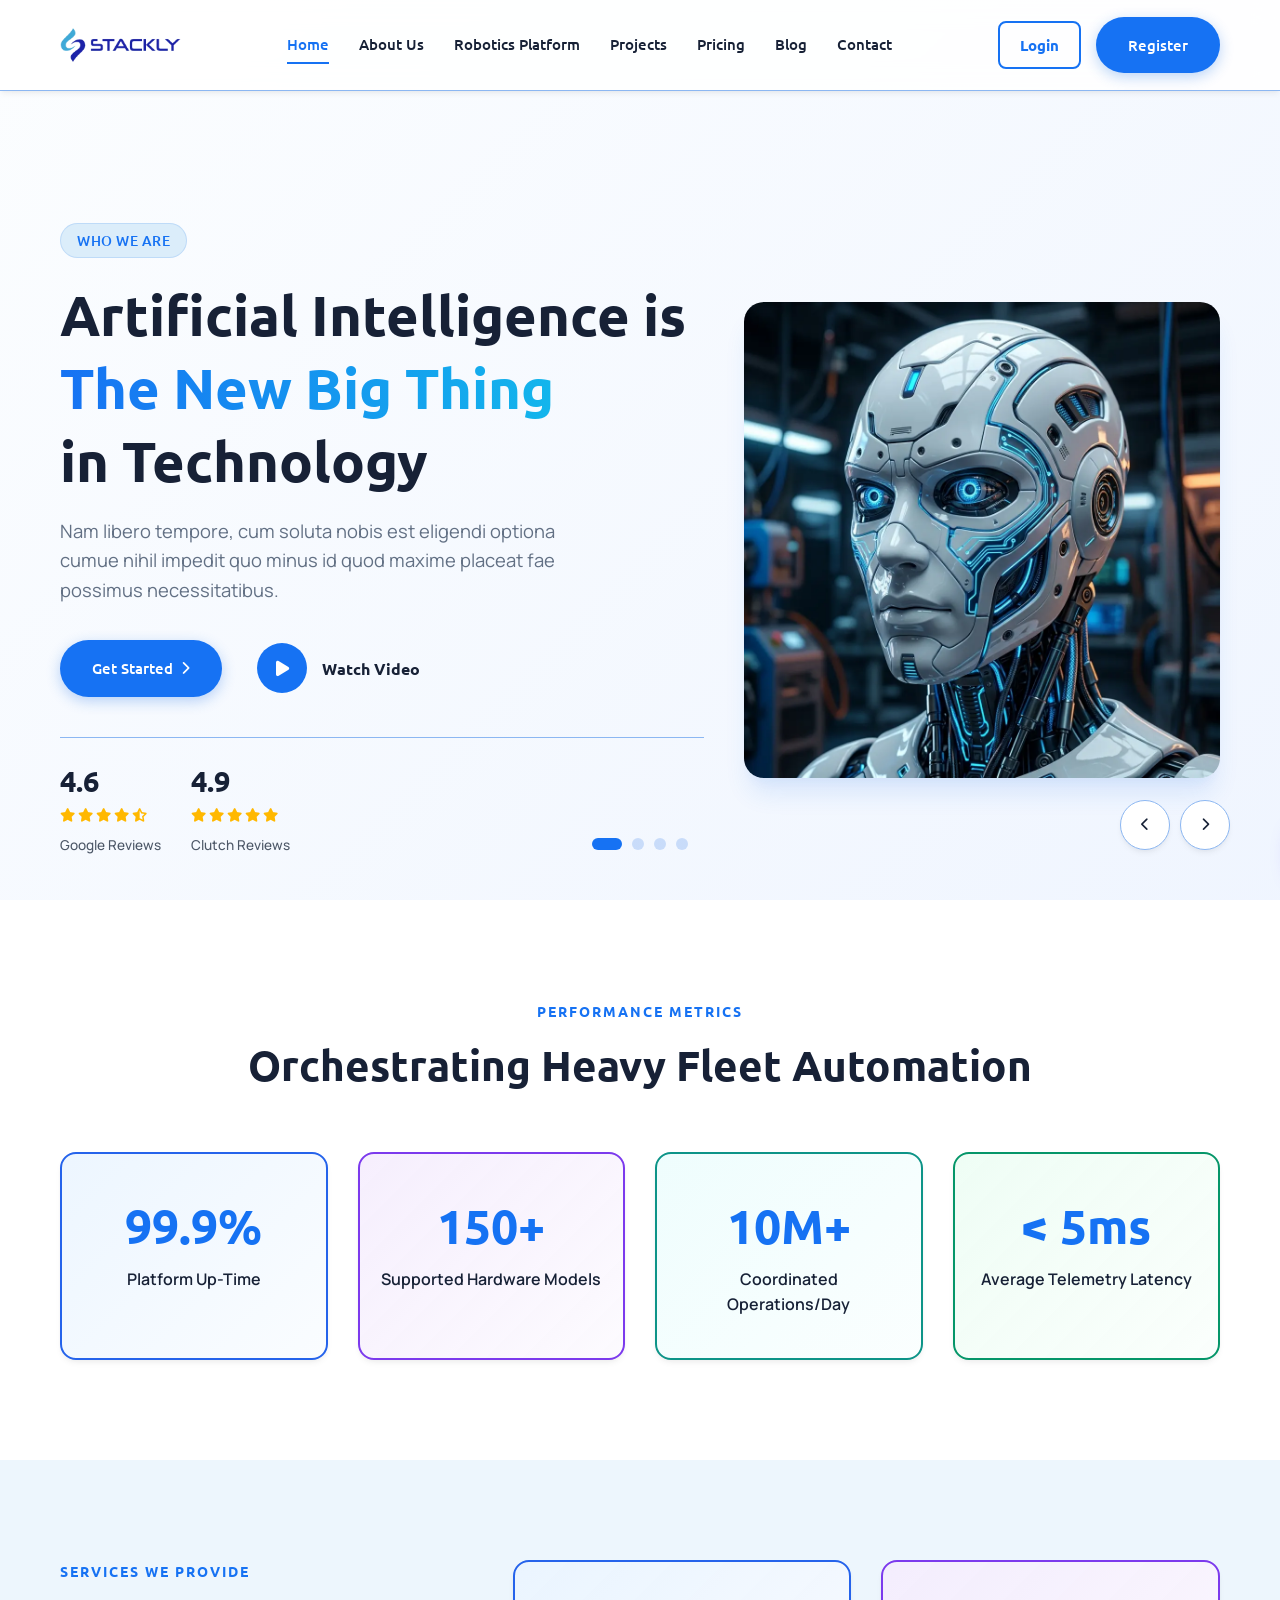
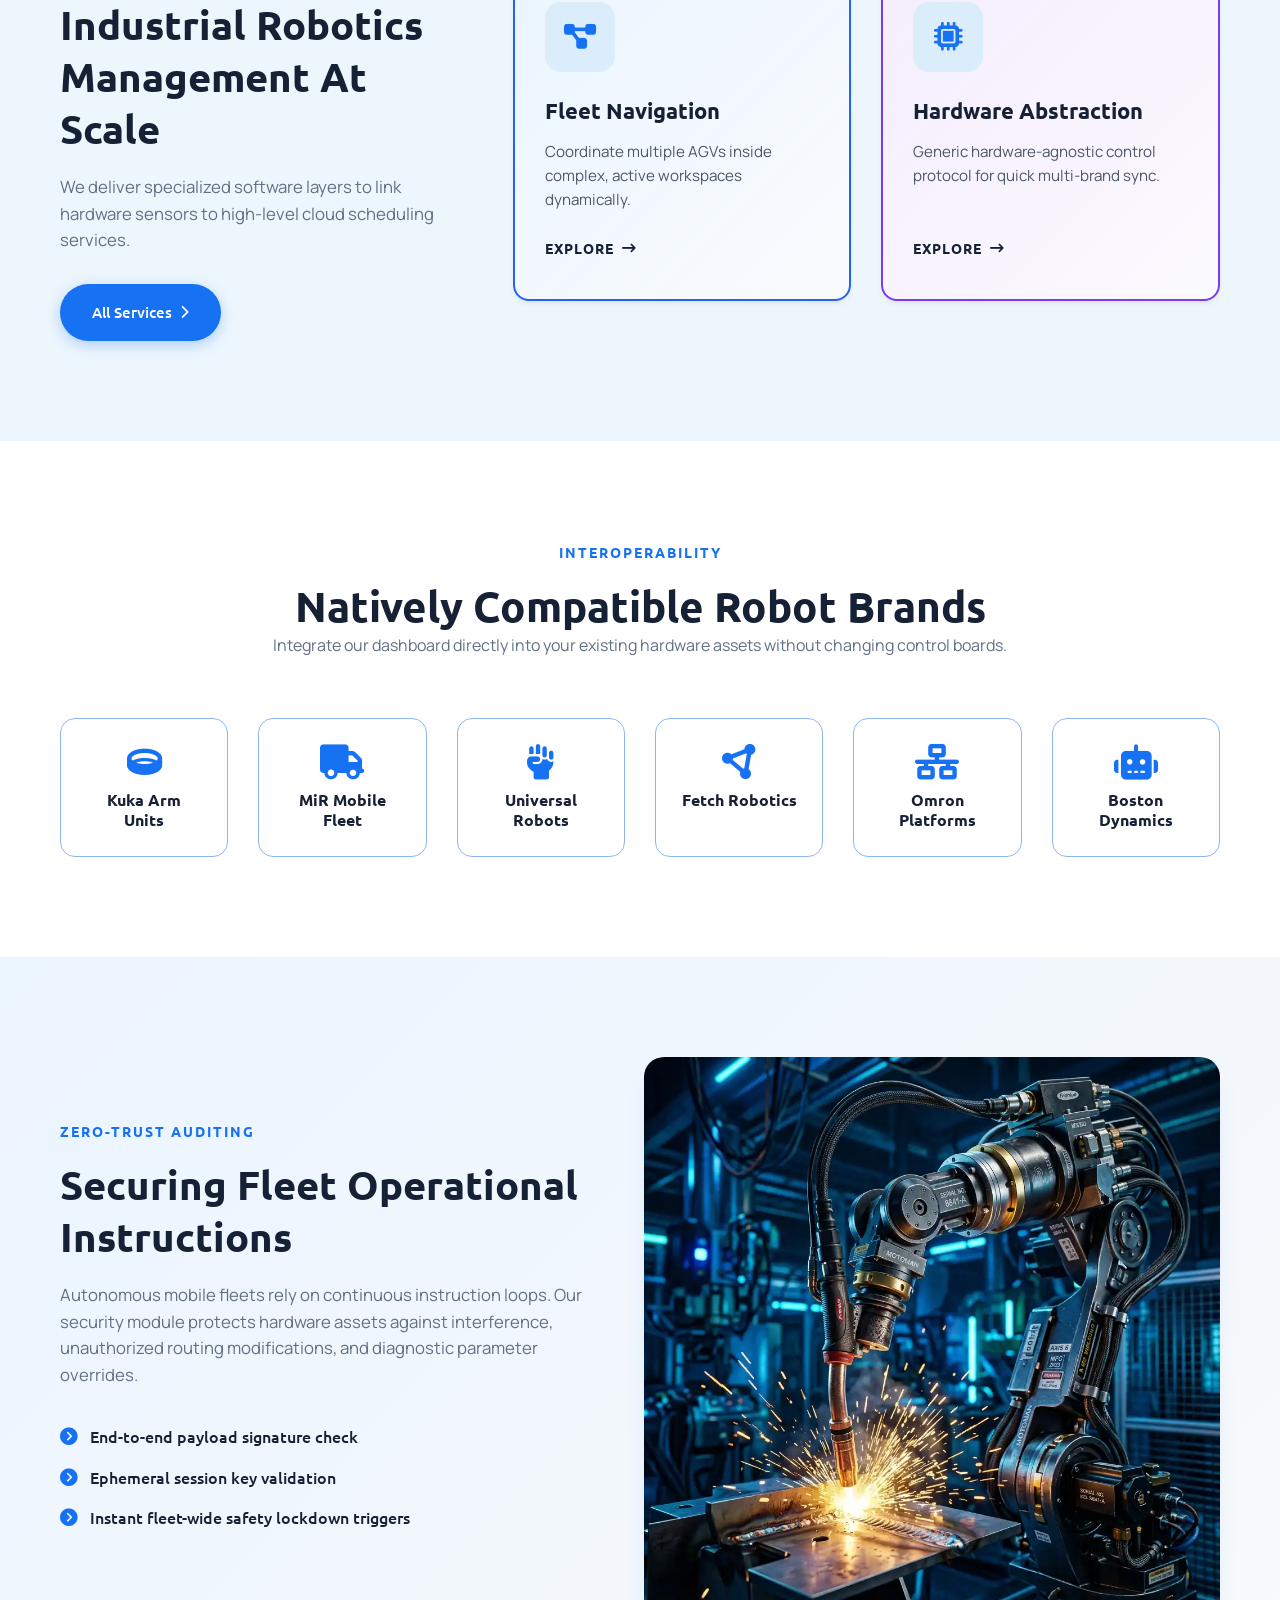
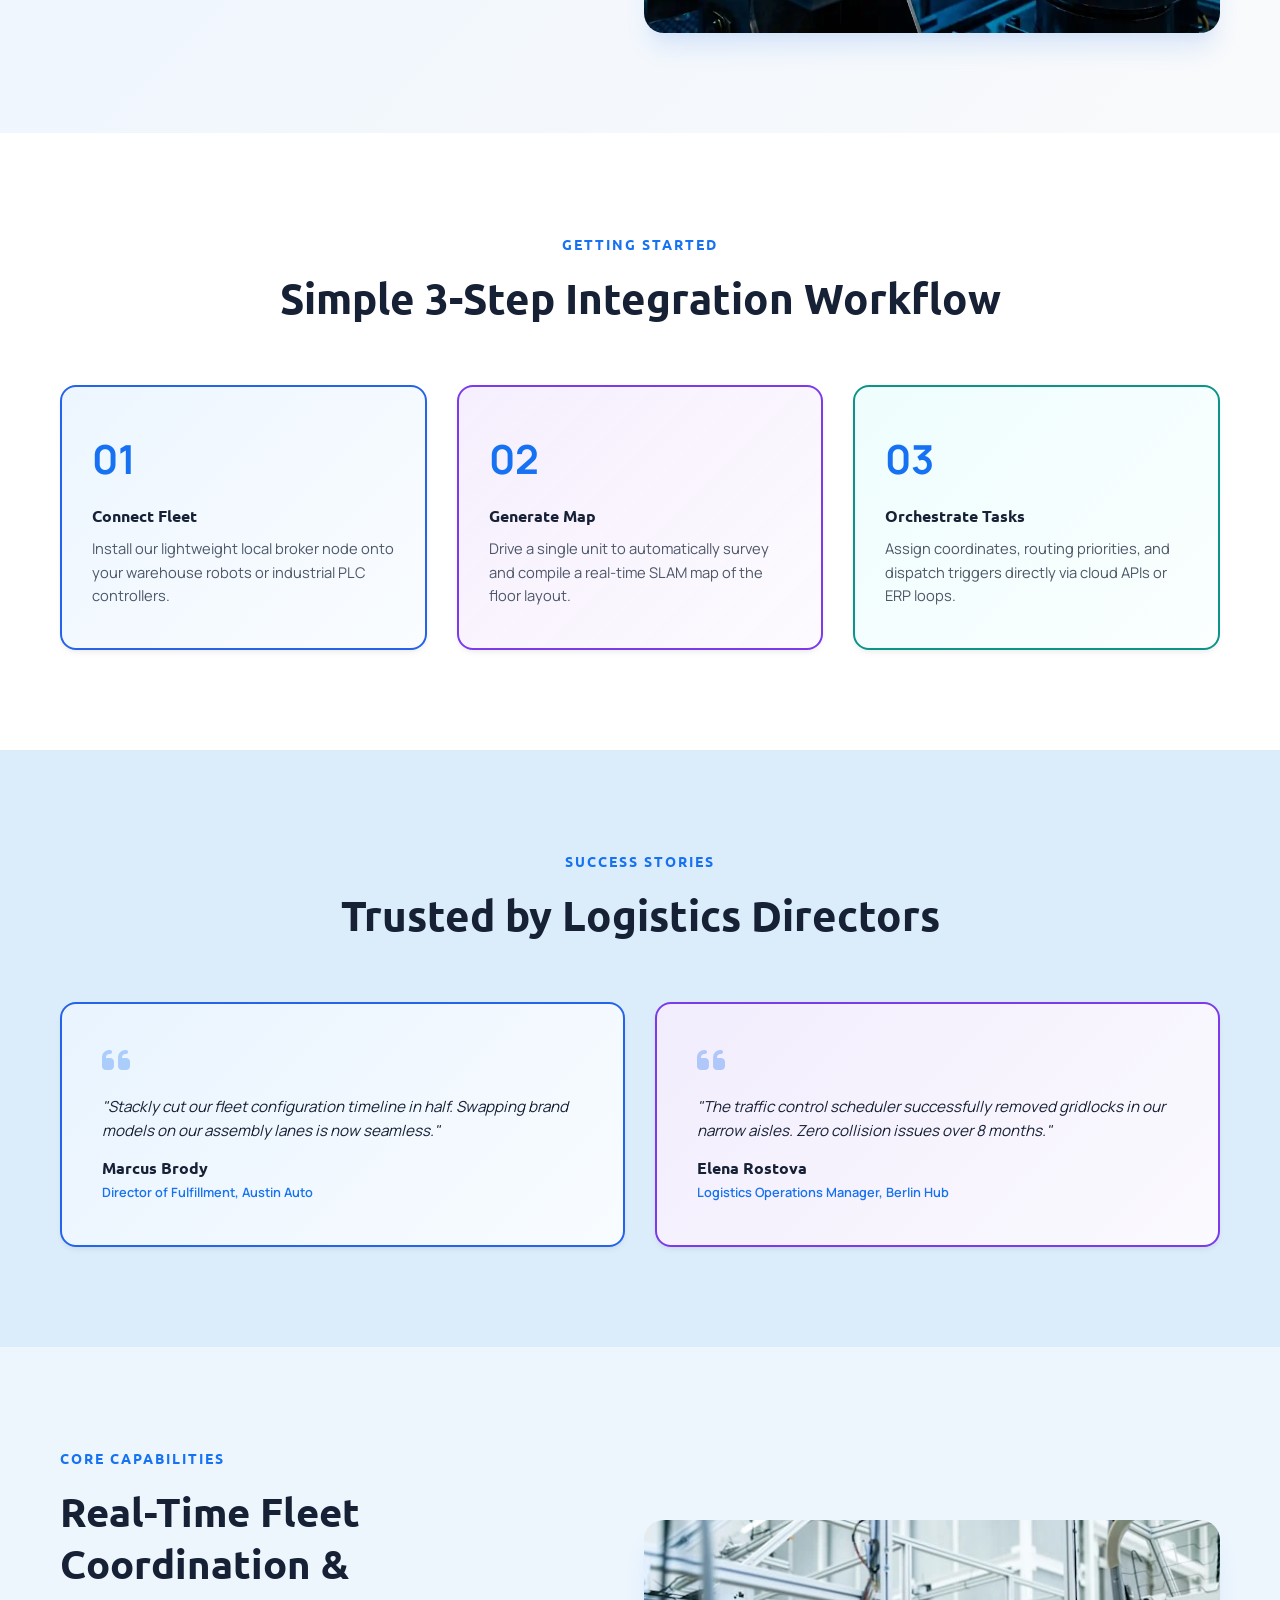
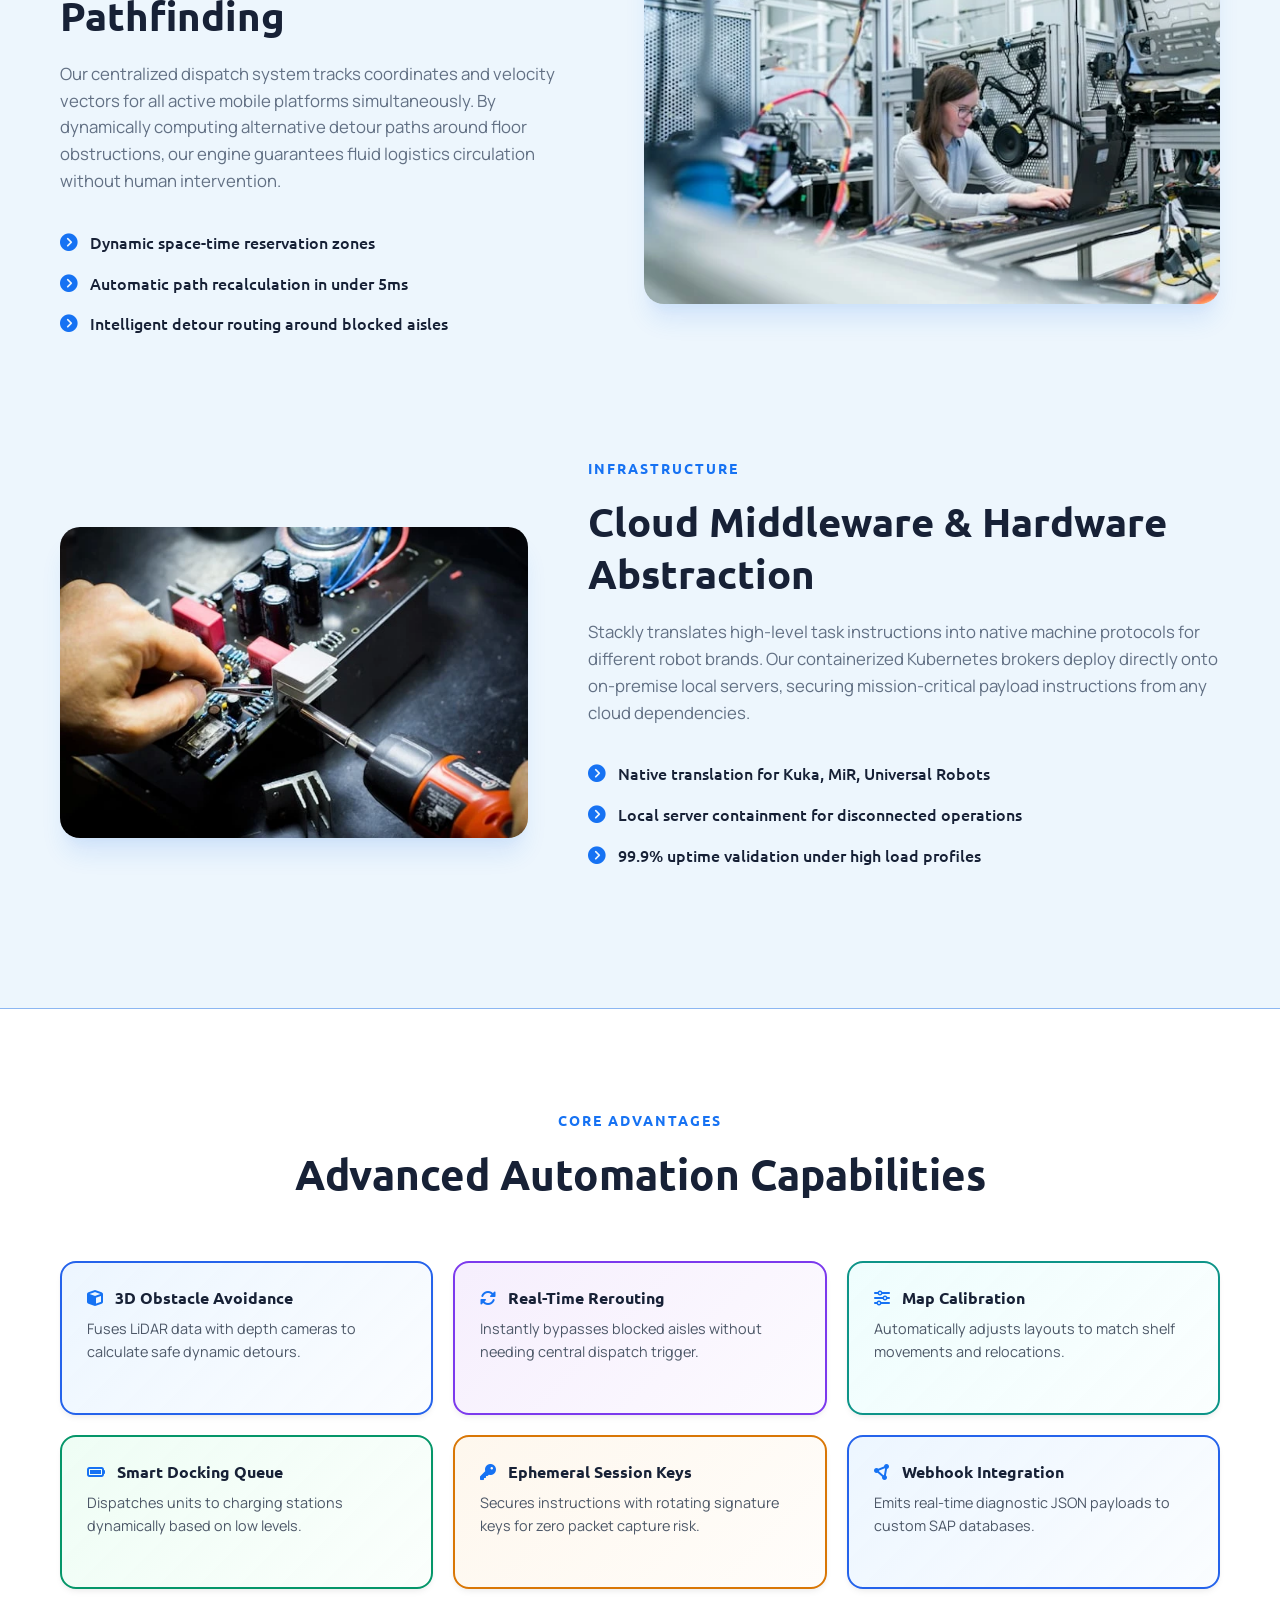
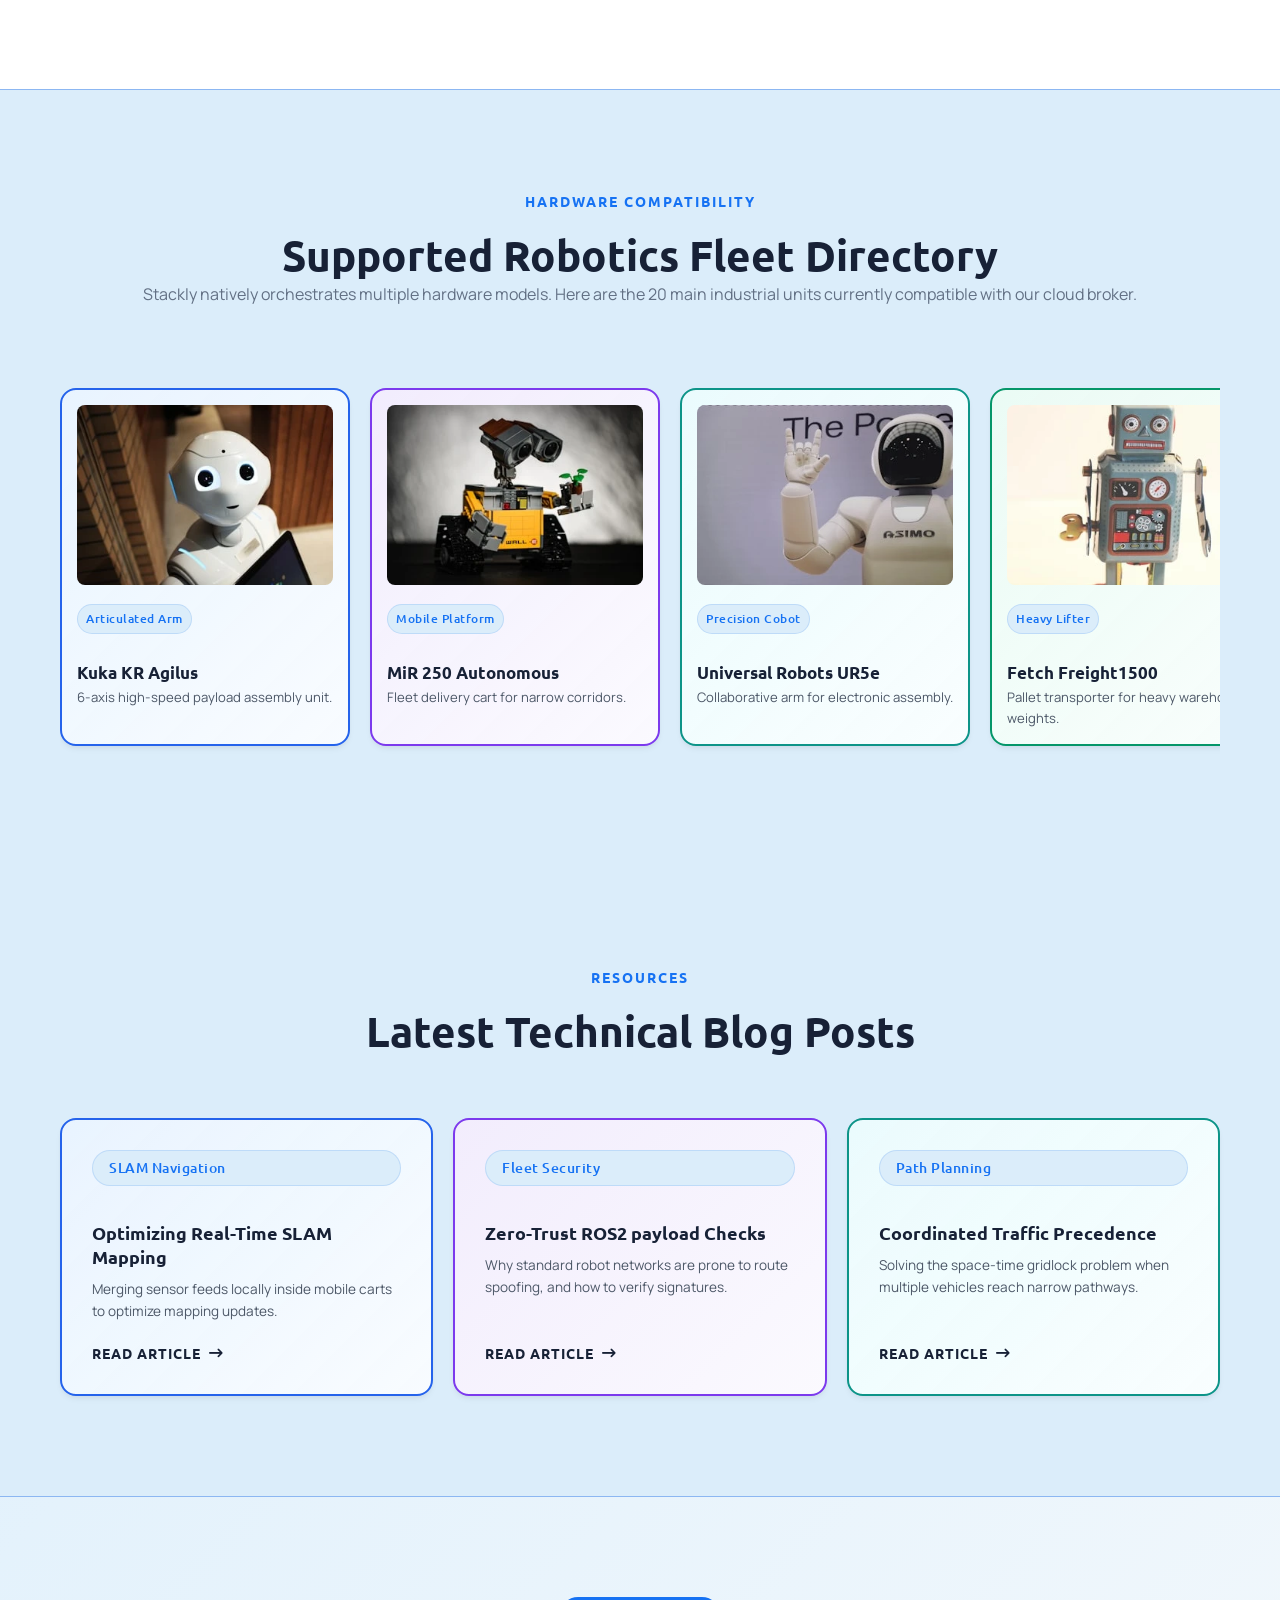
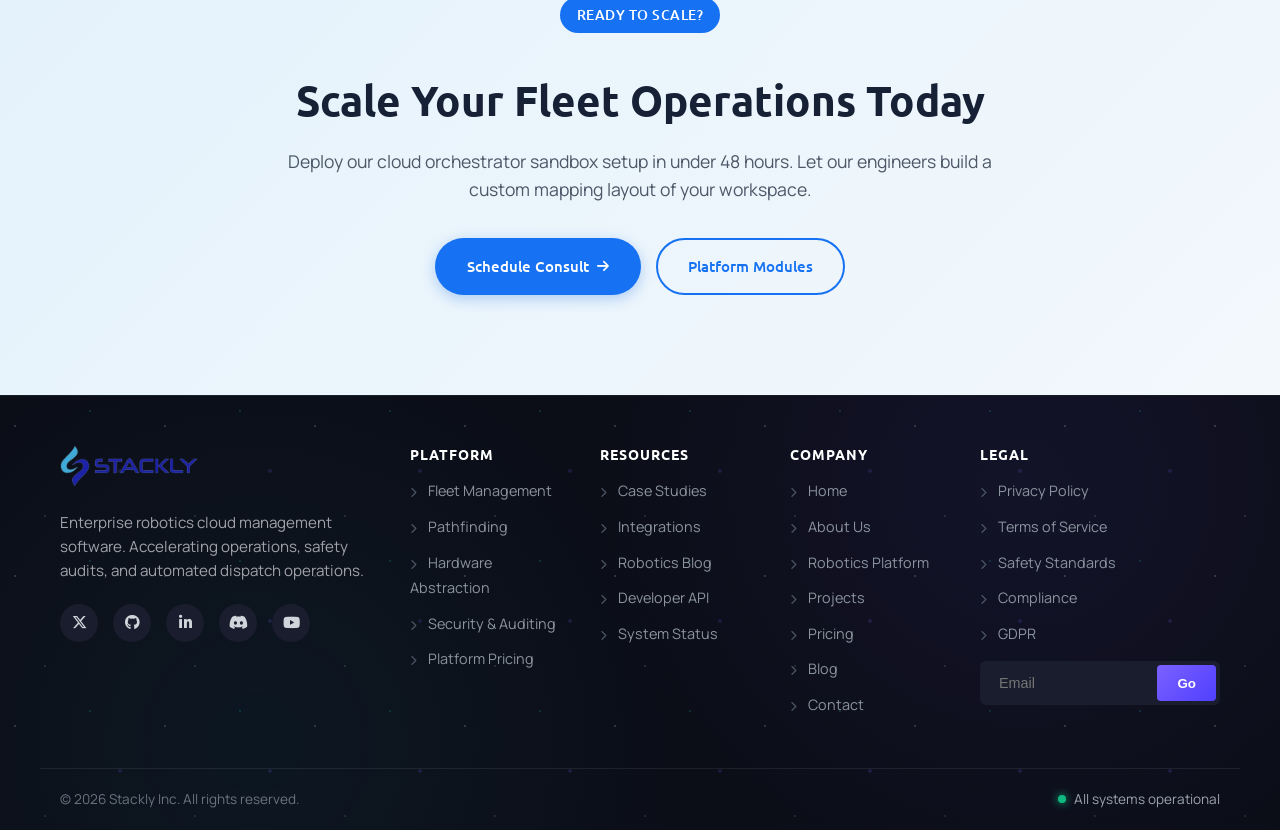
==== commit cf98a0fb: "Fix card layout alignment and update READ to READ ARTICLE" ====
--- a/index.html
+++ b/index.html
@@ -1,4 +1,4 @@
-﻿<!DOCTYPE html>
+<!DOCTYPE html>
 <html lang="en">
 
 <head>
@@ -956,21 +956,21 @@
                         <h4 style="margin: 15px 0 10px 0; font-size: 1.15rem;">Optimizing Real-Time SLAM Mapping</h4>
                         <p style="font-size: 0.85rem; color: var(--text-light); margin-bottom: 20px;">Merging sensor
                             feeds locally inside mobile carts to optimize mapping updates.</p>
-                        <a href="404.html" class="read-more">READ <i class="fa-solid fa-arrow-right-long"></i></a>
+                        <a href="404.html" class="read-more">READ ARTICLE <i class="fa-solid fa-arrow-right-long"></i></a>
                     </div>
                     <div class="service-card" style="padding: 30px; background-color: var(--bg-secondary);">
                         <span class="badge">Fleet Security</span>
                         <h4 style="margin: 15px 0 10px 0; font-size: 1.15rem;">Zero-Trust ROS2 payload Checks</h4>
                         <p style="font-size: 0.85rem; color: var(--text-light); margin-bottom: 20px;">Why standard robot
                             networks are prone to route spoofing, and how to verify signatures.</p>
-                        <a href="404.html" class="read-more">READ <i class="fa-solid fa-arrow-right-long"></i></a>
+                        <a href="404.html" class="read-more">READ ARTICLE <i class="fa-solid fa-arrow-right-long"></i></a>
                     </div>
                     <div class="service-card" style="padding: 30px; background-color: var(--bg-secondary);">
                         <span class="badge">Path Planning</span>
                         <h4 style="margin: 15px 0 10px 0; font-size: 1.15rem;">Coordinated Traffic Precedence</h4>
                         <p style="font-size: 0.85rem; color: var(--text-light); margin-bottom: 20px;">Solving the
                             space-time gridlock problem when multiple vehicles reach narrow pathways.</p>
-                        <a href="404.html" class="read-more">READ <i class="fa-solid fa-arrow-right-long"></i></a>
+                        <a href="404.html" class="read-more">READ ARTICLE <i class="fa-solid fa-arrow-right-long"></i></a>
                     </div>
                 </div>
             </div>
--- a/css/index.css
+++ b/css/index.css
@@ -597,6 +597,8 @@
     border: 1px solid var(--border-color);
     transition: all 0.4s cubic-bezier(0.4, 0, 0.2, 1);
     box-shadow: var(--shadow-sm);
+    display: flex;
+    flex-direction: column;
 }
 
 .service-card:hover {
@@ -645,6 +647,7 @@
     display: inline-flex;
     align-items: center;
     gap: 8px;
+    margin-top: auto;
 }
 
 .read-more i {
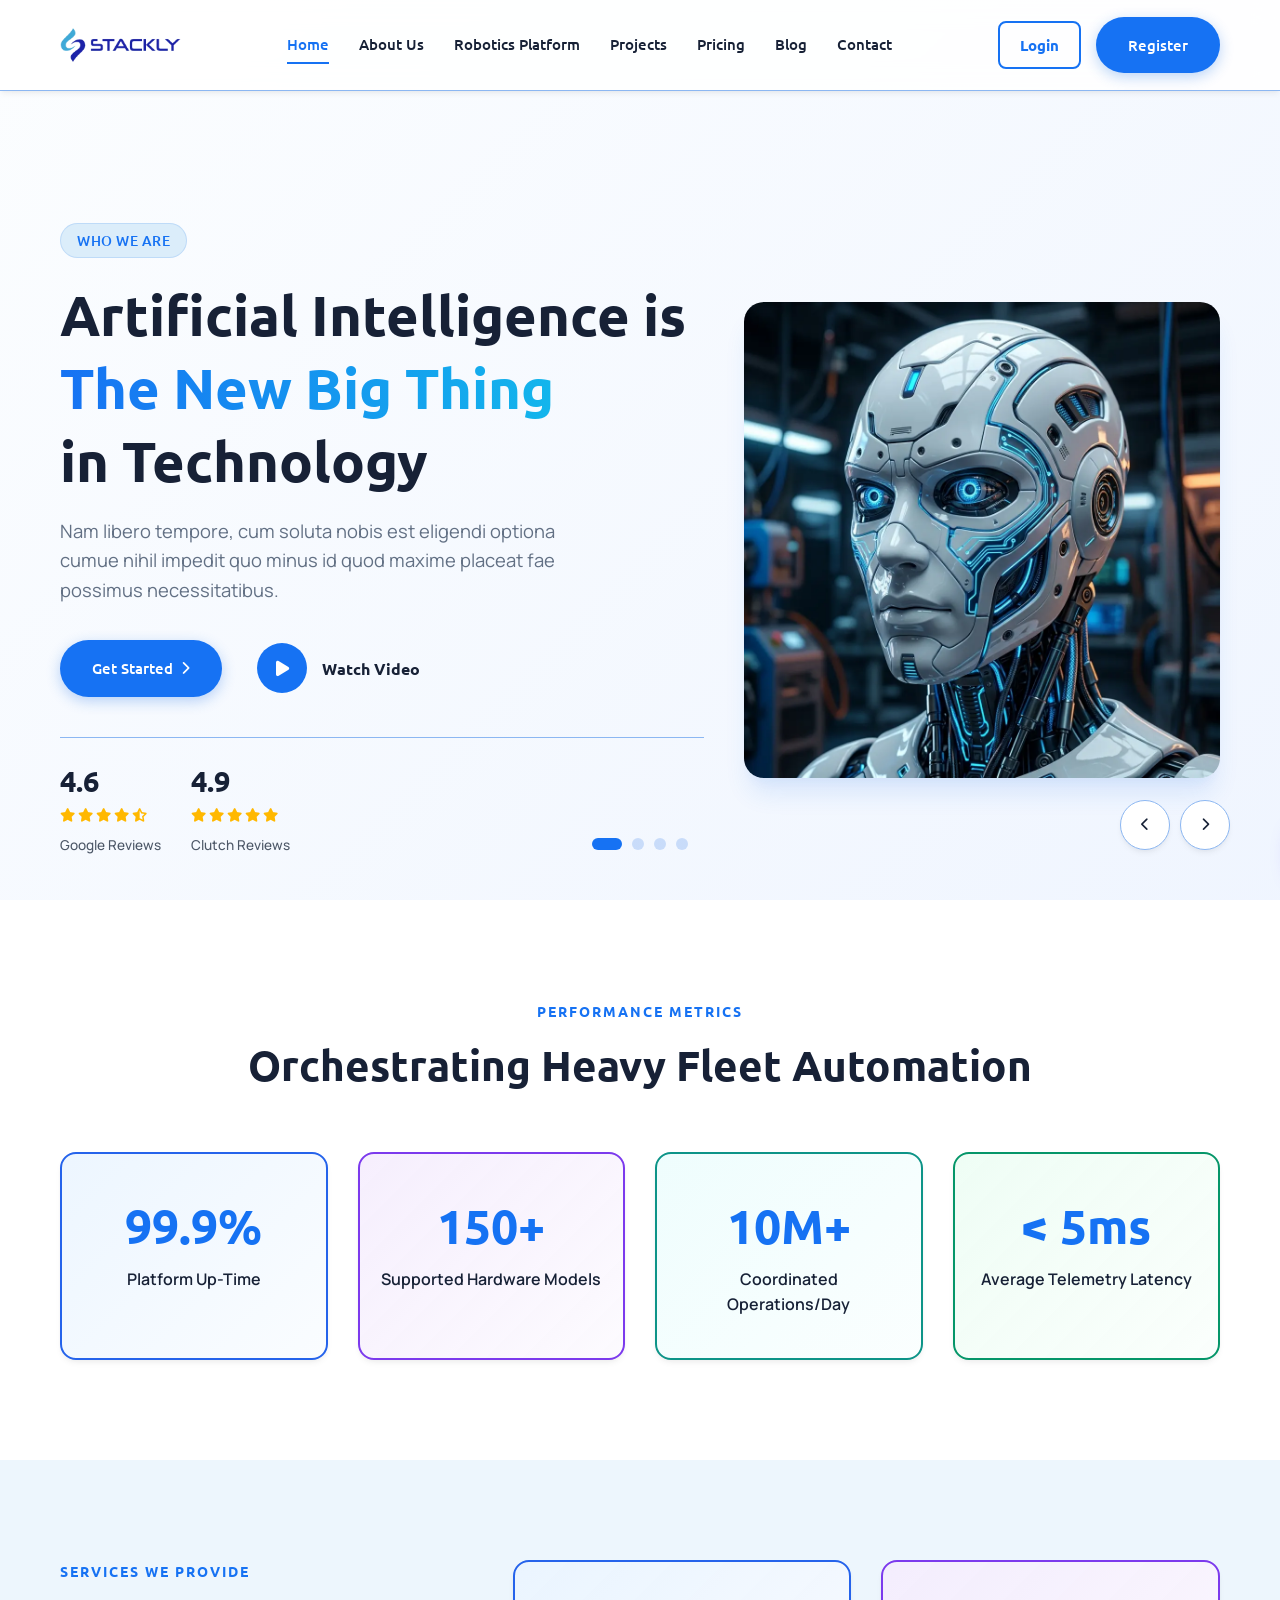
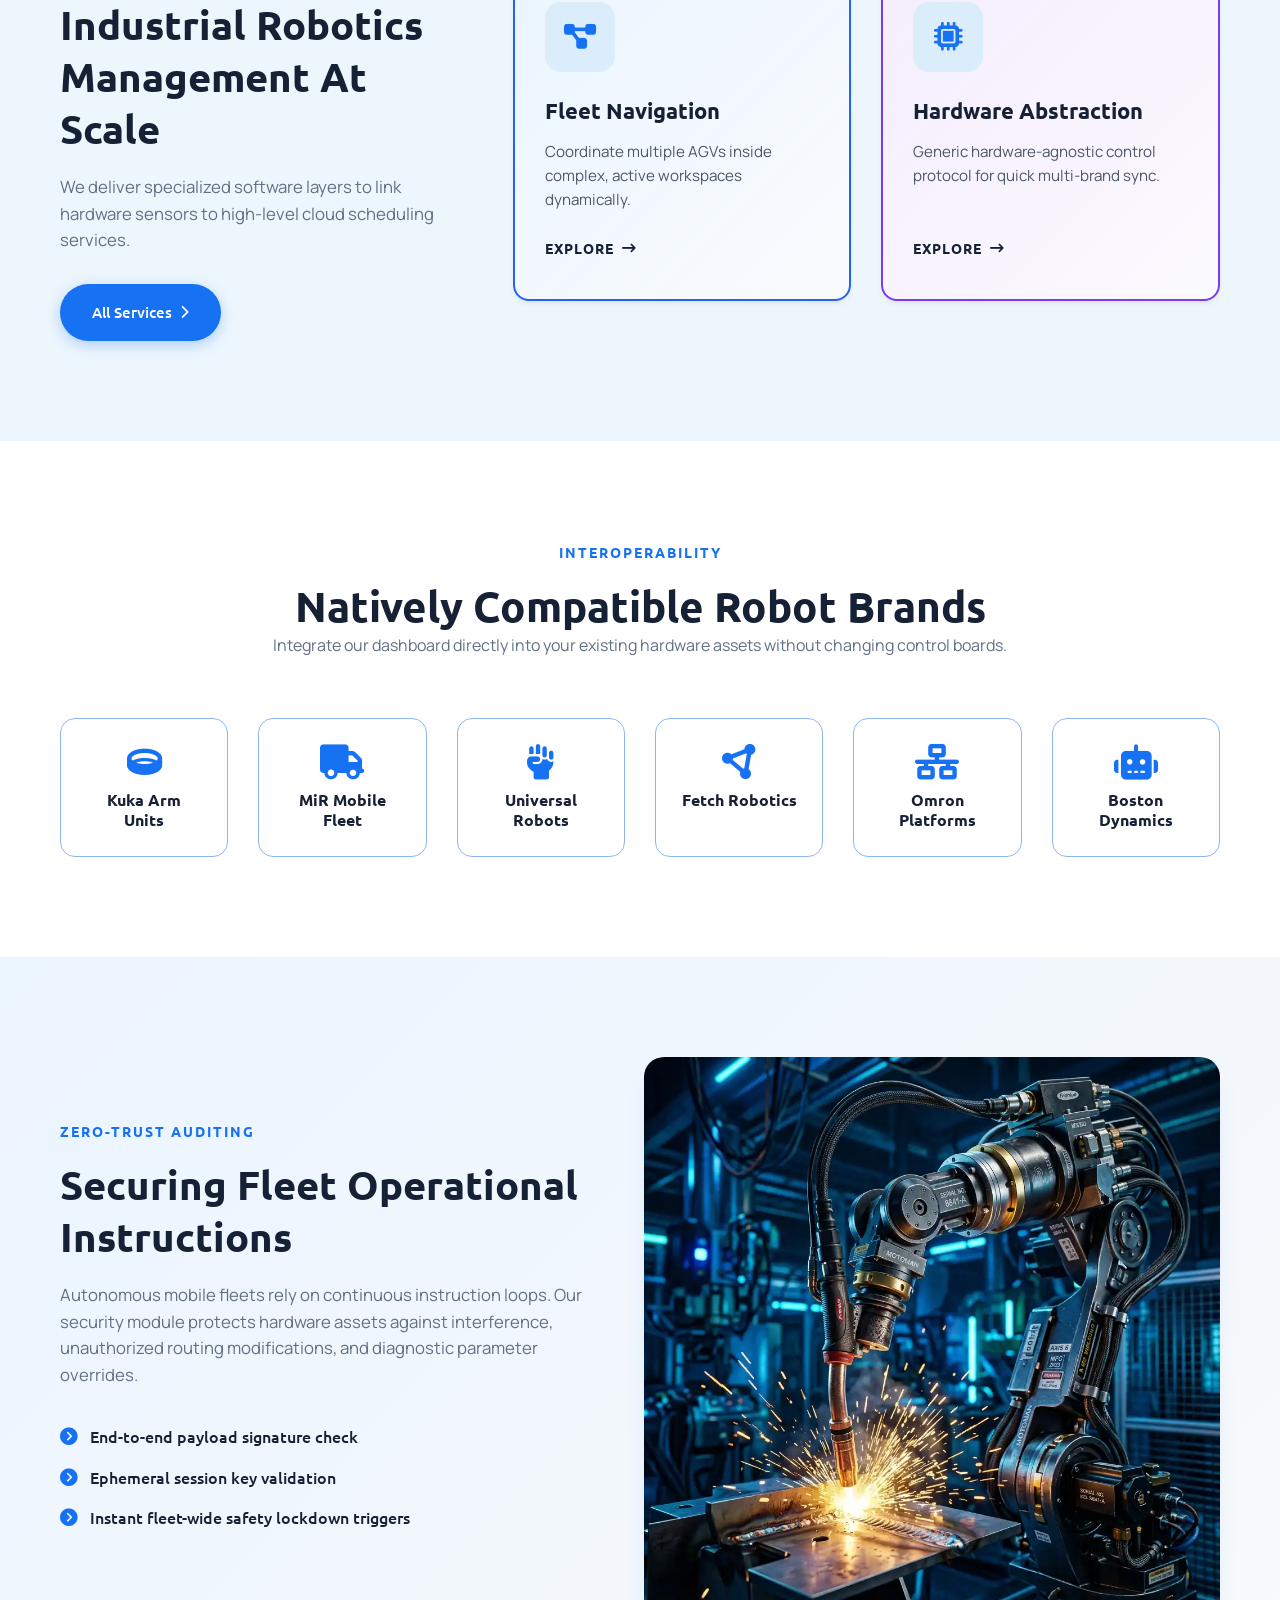
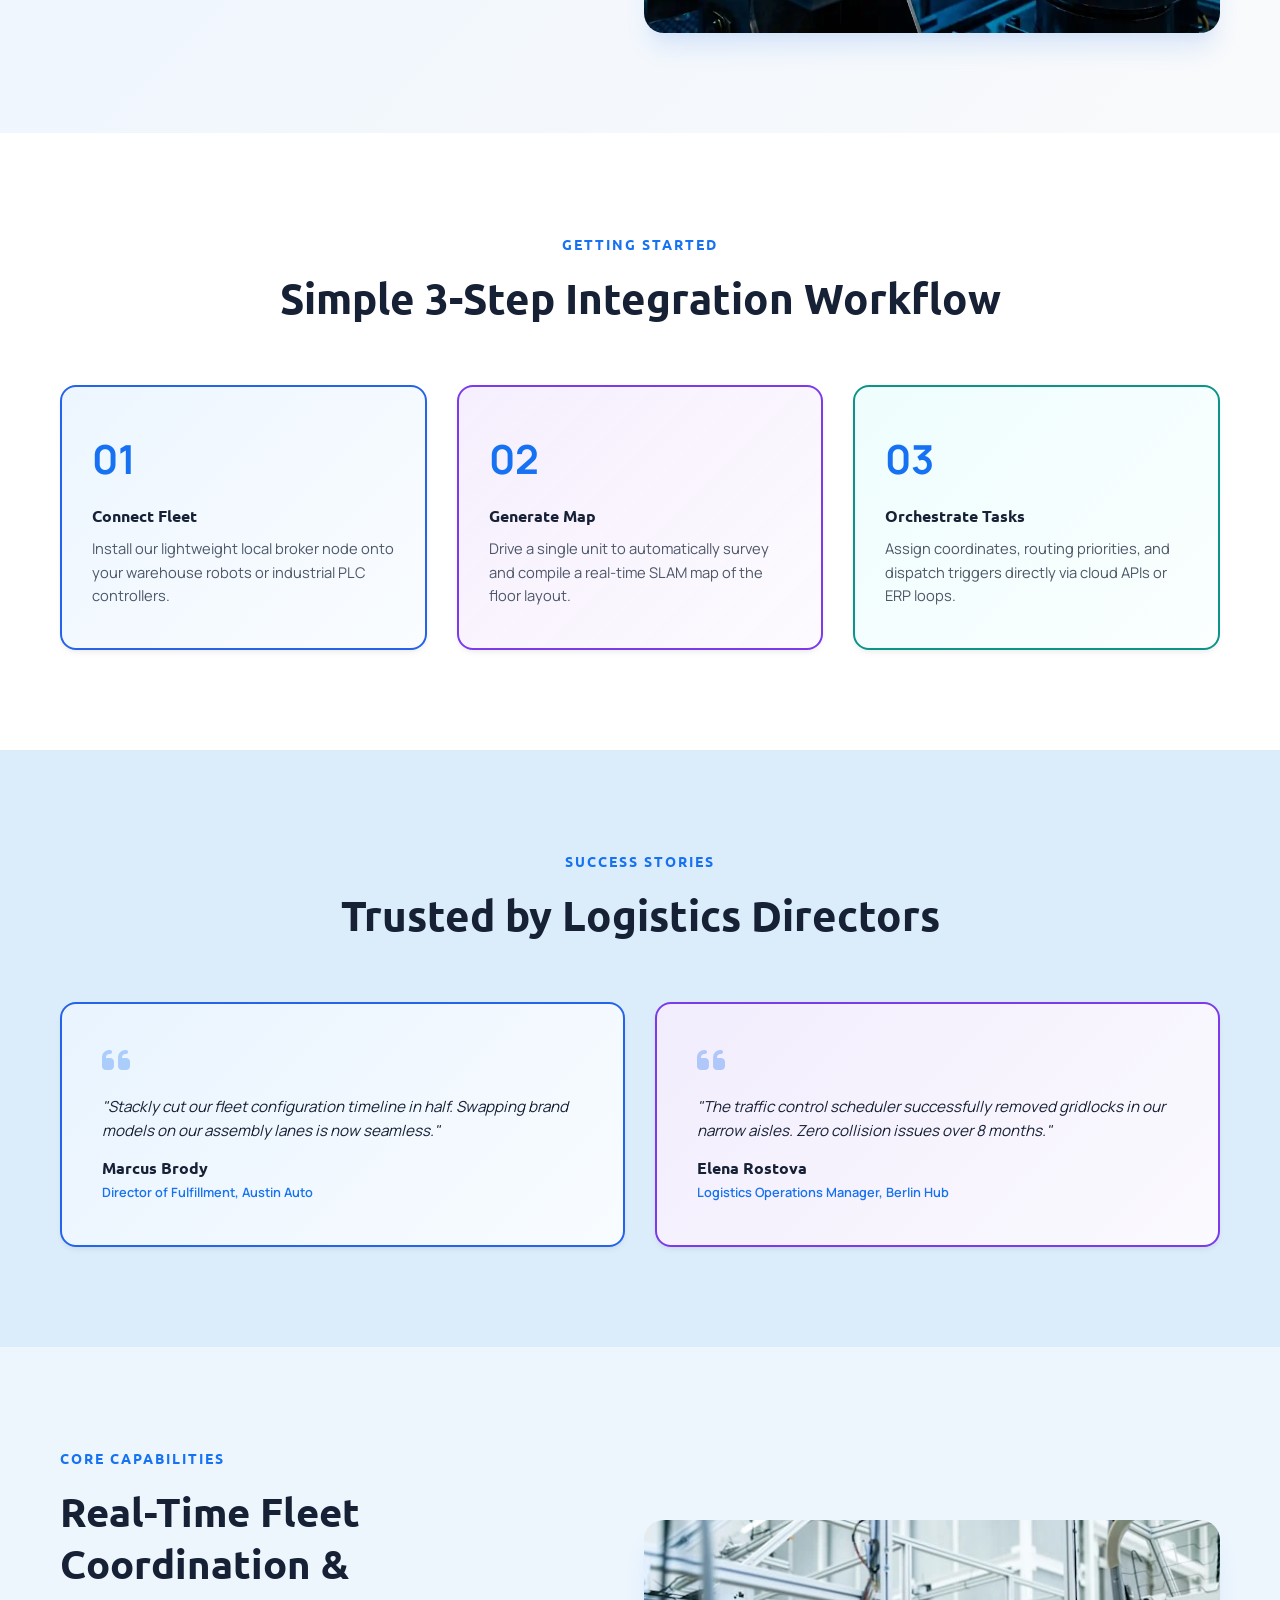
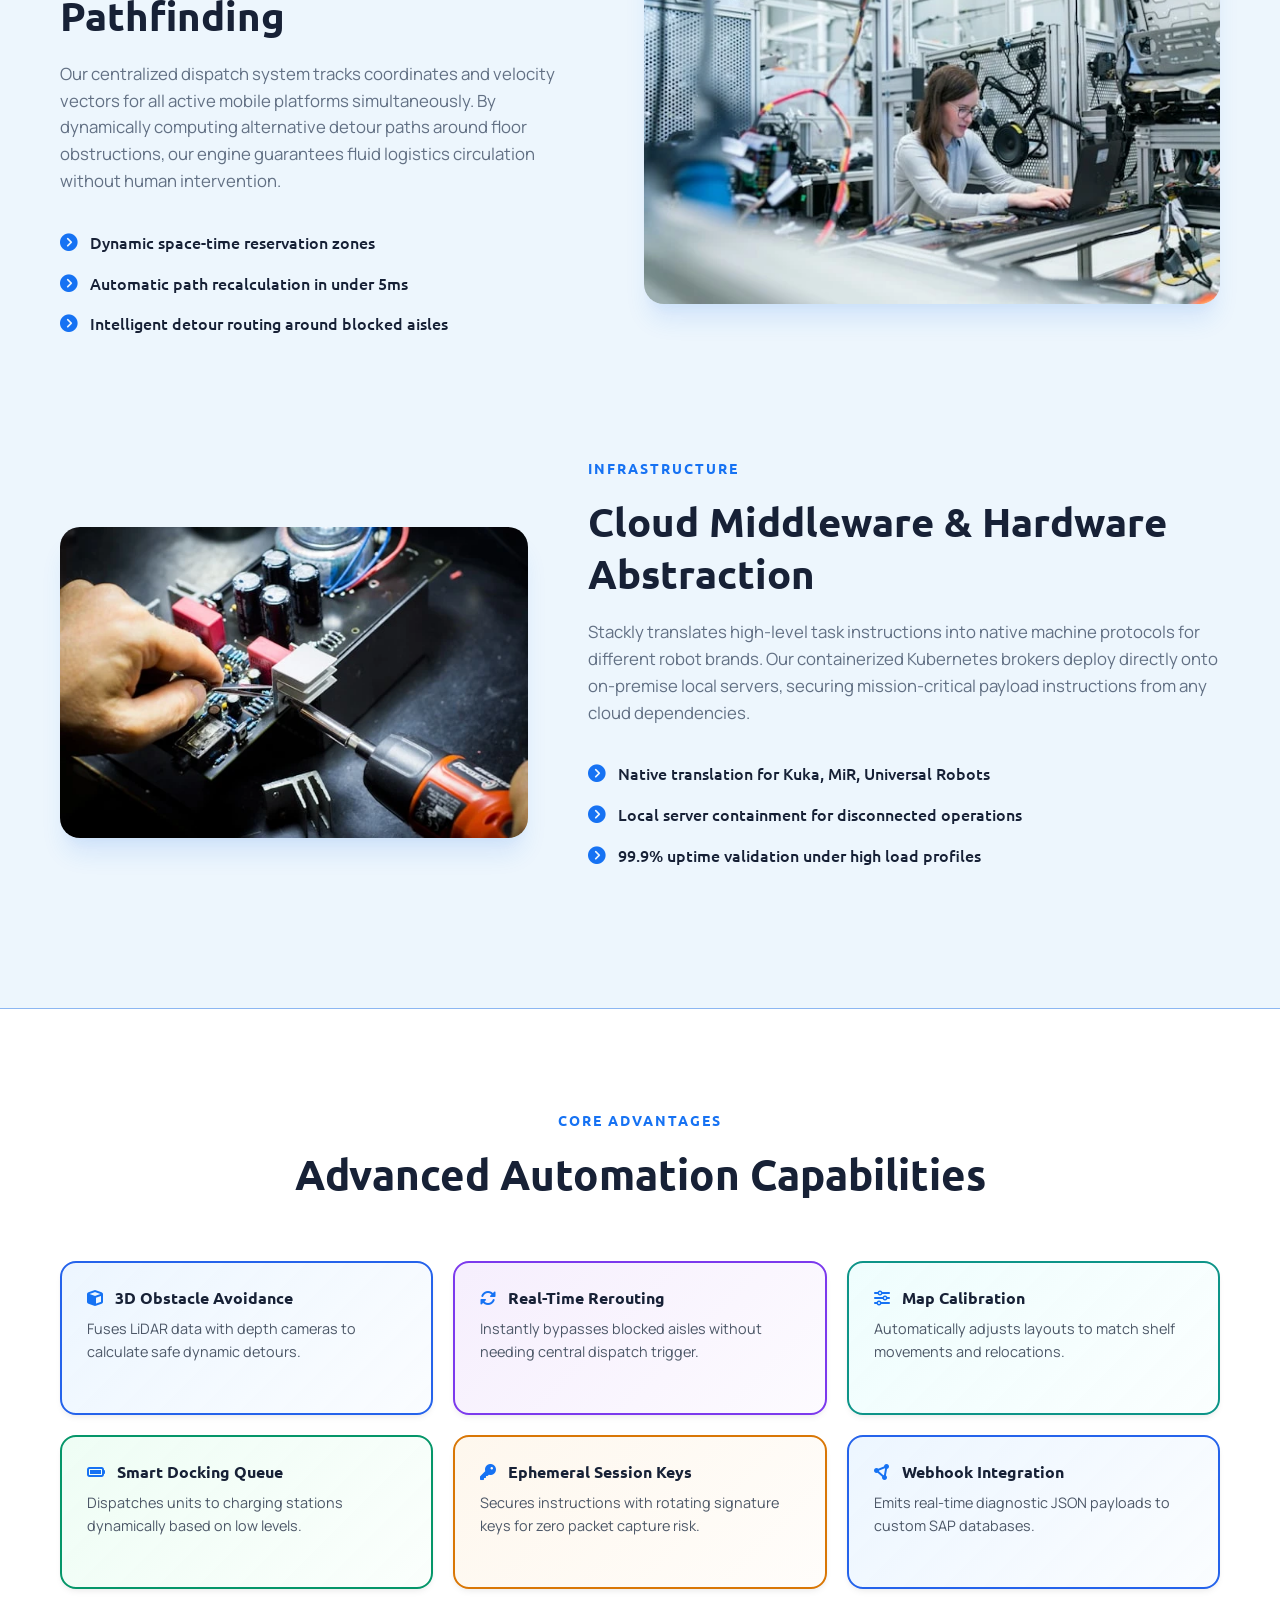
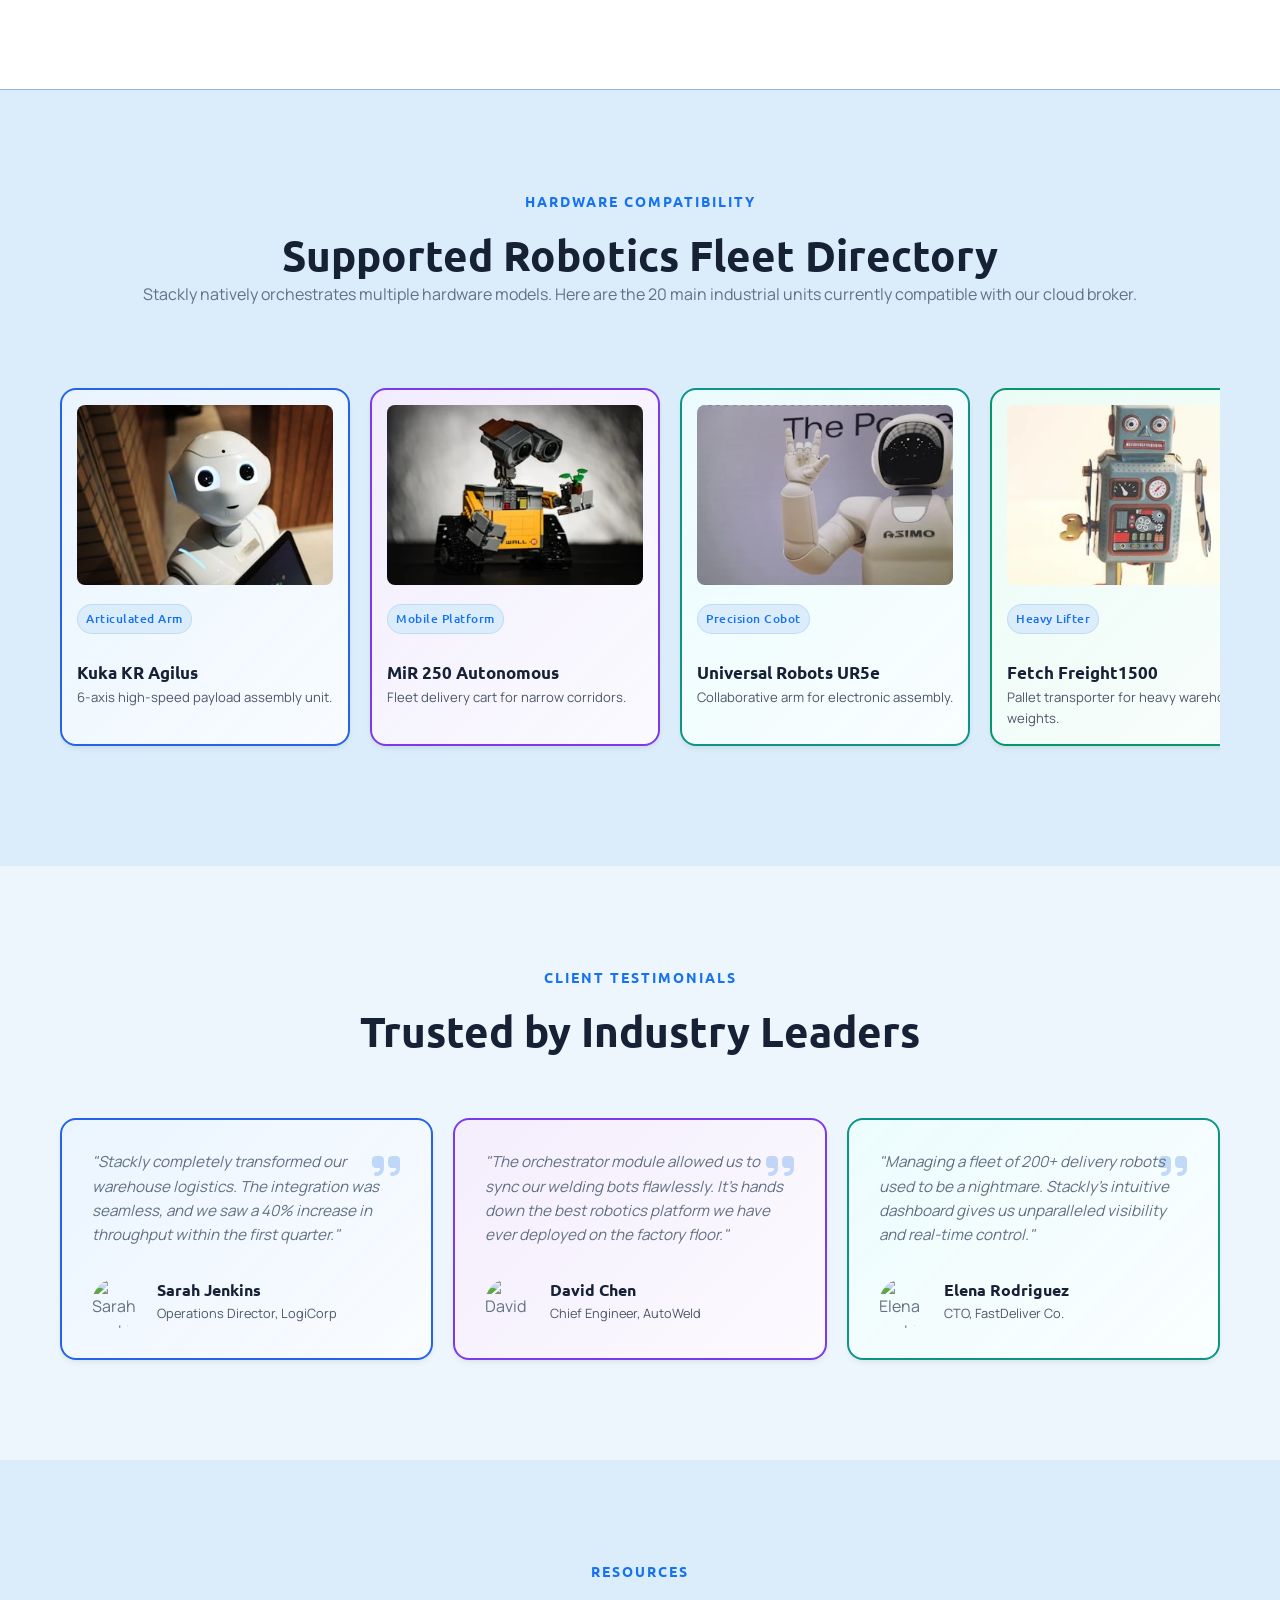
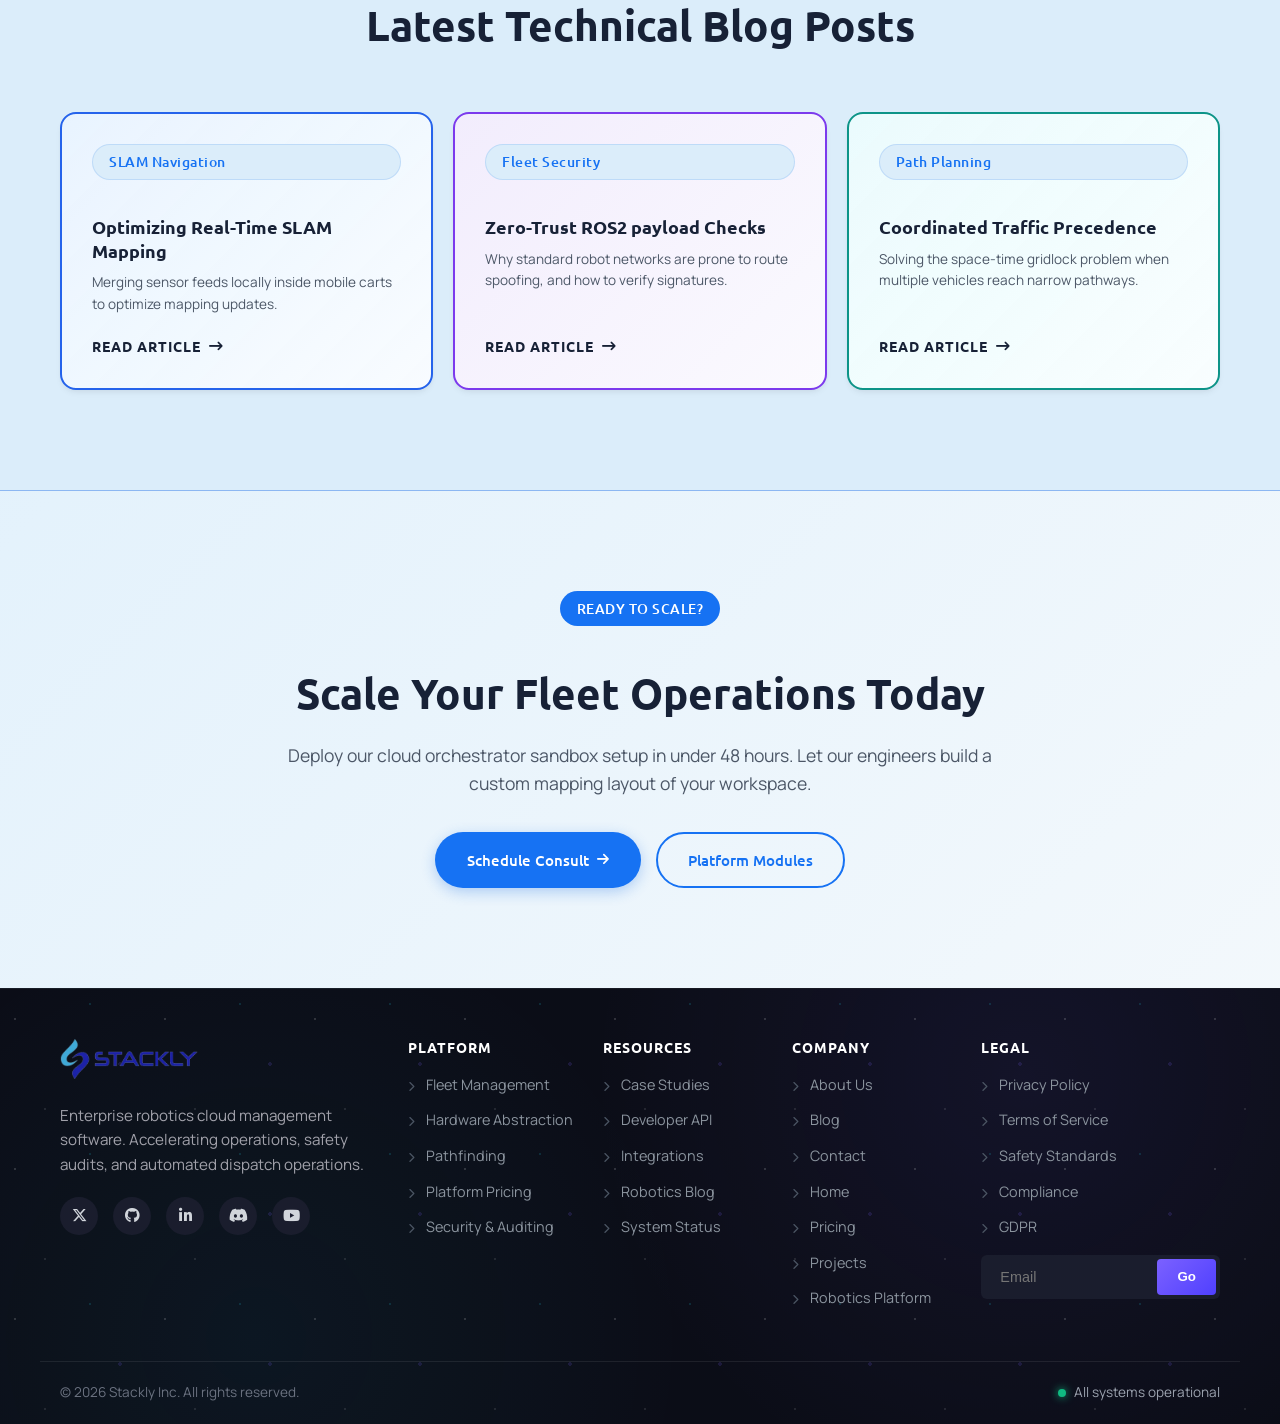
==== commit fa8c2b5b: "UI Updates: Mobile optimizations, Testimonials added, Footer alignment, Dashboard Nav tweaks" ====
--- a/index.html
+++ b/index.html
@@ -943,6 +943,54 @@
             </div>
         </section>
 
+        <!-- Section: Client Testimonials -->
+        <section class="section-padding" style="background-color: var(--bg-primary);">
+            <div class="container">
+                <div class="section-header text-center">
+                    <span class="sub-title">CLIENT TESTIMONIALS</span>
+                    <h2>Trusted by Industry Leaders</h2>
+                </div>
+                <div class="projects-grid" style="grid-template-columns: repeat(3, 1fr); gap: 20px; margin-top: 40px;">
+                    <!-- Testimonial 1 -->
+                    <div class="service-card" style="padding: 30px; background-color: var(--bg-secondary); border-left: 4px solid var(--color-primary); position: relative; display: flex; flex-direction: column; justify-content: space-between;">
+                        <i class="fa-solid fa-quote-right" style="position: absolute; top: 30px; right: 30px; font-size: 2rem; color: var(--border-color); opacity: 0.5;"></i>
+                        <p style="font-size: 0.95rem; font-style: italic; color: var(--text-color); margin-bottom: 20px; line-height: 1.6; position: relative; z-index: 1;">"Stackly completely transformed our warehouse logistics. The integration was seamless, and we saw a 40% increase in throughput within the first quarter."</p>
+                        <div style="display: flex; align-items: center; gap: 15px; margin-top: 10px;">
+                            <img src="https://ui-avatars.com/api/?name=Sarah+Jenkins&background=0D8ABC&color=fff" alt="Sarah Jenkins" style="width: 50px; height: 50px; border-radius: 50%;">
+                            <div>
+                                <h4 style="margin: 0; font-size: 1rem;">Sarah Jenkins</h4>
+                                <span style="font-size: 0.8rem; color: var(--text-light);">Operations Director, LogiCorp</span>
+                            </div>
+                        </div>
+                    </div>
+                    <!-- Testimonial 2 -->
+                    <div class="service-card" style="padding: 30px; background-color: var(--bg-secondary); border-left: 4px solid var(--color-primary); position: relative; display: flex; flex-direction: column; justify-content: space-between;">
+                        <i class="fa-solid fa-quote-right" style="position: absolute; top: 30px; right: 30px; font-size: 2rem; color: var(--border-color); opacity: 0.5;"></i>
+                        <p style="font-size: 0.95rem; font-style: italic; color: var(--text-color); margin-bottom: 20px; line-height: 1.6; position: relative; z-index: 1;">"The orchestrator module allowed us to sync our welding bots flawlessly. It's hands down the best robotics platform we have ever deployed on the factory floor."</p>
+                        <div style="display: flex; align-items: center; gap: 15px; margin-top: 10px;">
+                            <img src="https://ui-avatars.com/api/?name=David+Chen&background=7b61ff&color=fff" alt="David Chen" style="width: 50px; height: 50px; border-radius: 50%;">
+                            <div>
+                                <h4 style="margin: 0; font-size: 1rem;">David Chen</h4>
+                                <span style="font-size: 0.8rem; color: var(--text-light);">Chief Engineer, AutoWeld</span>
+                            </div>
+                        </div>
+                    </div>
+                    <!-- Testimonial 3 -->
+                    <div class="service-card" style="padding: 30px; background-color: var(--bg-secondary); border-left: 4px solid var(--color-primary); position: relative; display: flex; flex-direction: column; justify-content: space-between;">
+                        <i class="fa-solid fa-quote-right" style="position: absolute; top: 30px; right: 30px; font-size: 2rem; color: var(--border-color); opacity: 0.5;"></i>
+                        <p style="font-size: 0.95rem; font-style: italic; color: var(--text-color); margin-bottom: 20px; line-height: 1.6; position: relative; z-index: 1;">"Managing a fleet of 200+ delivery robots used to be a nightmare. Stackly's intuitive dashboard gives us unparalleled visibility and real-time control."</p>
+                        <div style="display: flex; align-items: center; gap: 15px; margin-top: 10px;">
+                            <img src="https://ui-avatars.com/api/?name=Elena+Rodriguez&background=ff007a&color=fff" alt="Elena Rodriguez" style="width: 50px; height: 50px; border-radius: 50%;">
+                            <div>
+                                <h4 style="margin: 0; font-size: 1rem;">Elena Rodriguez</h4>
+                                <span style="font-size: 0.8rem; color: var(--text-light);">CTO, FastDeliver Co.</span>
+                            </div>
+                        </div>
+                    </div>
+                </div>
+            </div>
+        </section>
+
         <!-- Section 10: Latest Insights (Blog Preview) -->
         <section class="section-padding" style="background-color: var(--bg-accent);">
             <div class="container">
@@ -1018,10 +1066,10 @@
                 <h4>PLATFORM</h4>
                 <ul class="footer-links">
                     <li><a href="services.html"><i class="fa-solid fa-chevron-right"></i> Fleet Management</a></li>
+                    <li><a href="services.html"><i class="fa-solid fa-chevron-right"></i> Hardware Abstraction</a></li>
                     <li><a href="services.html"><i class="fa-solid fa-chevron-right"></i> Pathfinding</a></li>
-                    <li><a href="services.html"><i class="fa-solid fa-chevron-right"></i> Hardware Abstraction</a></li>
+                    <li><a href="pricing.html"><i class="fa-solid fa-chevron-right"></i> Platform Pricing</a></li>
                     <li><a href="services.html"><i class="fa-solid fa-chevron-right"></i> Security & Auditing</a></li>
-                    <li><a href="pricing.html"><i class="fa-solid fa-chevron-right"></i> Platform Pricing</a></li>
                 </ul>
             </div>
 
@@ -1029,9 +1077,9 @@
                 <h4>RESOURCES</h4>
                 <ul class="footer-links">
                     <li><a href="projects.html"><i class="fa-solid fa-chevron-right"></i> Case Studies</a></li>
+                    <li><a href="404.html"><i class="fa-solid fa-chevron-right"></i> Developer API</a></li>
                     <li><a href="contact.html"><i class="fa-solid fa-chevron-right"></i> Integrations</a></li>
                     <li><a href="blog.html"><i class="fa-solid fa-chevron-right"></i> Robotics Blog</a></li>
-                    <li><a href="404.html"><i class="fa-solid fa-chevron-right"></i> Developer API</a></li>
                     <li><a href="404.html"><i class="fa-solid fa-chevron-right"></i> System Status</a></li>
                 </ul>
             </div>
@@ -1039,13 +1087,13 @@
             <div class="widget">
                 <h4>COMPANY</h4>
                 <ul class="footer-links">
-                    <li><a href="index.html"><i class="fa-solid fa-chevron-right"></i> Home</a></li>
                     <li><a href="about.html"><i class="fa-solid fa-chevron-right"></i> About Us</a></li>
-                    <li><a href="services.html"><i class="fa-solid fa-chevron-right"></i> Robotics Platform</a></li>
-                    <li><a href="projects.html"><i class="fa-solid fa-chevron-right"></i> Projects</a></li>
-                    <li><a href="pricing.html"><i class="fa-solid fa-chevron-right"></i> Pricing</a></li>
                     <li><a href="blog.html"><i class="fa-solid fa-chevron-right"></i> Blog</a></li>
                     <li><a href="contact.html"><i class="fa-solid fa-chevron-right"></i> Contact</a></li>
+                    <li><a href="index.html"><i class="fa-solid fa-chevron-right"></i> Home</a></li>
+                    <li><a href="pricing.html"><i class="fa-solid fa-chevron-right"></i> Pricing</a></li>
+                    <li><a href="projects.html"><i class="fa-solid fa-chevron-right"></i> Projects</a></li>
+                    <li><a href="services.html"><i class="fa-solid fa-chevron-right"></i> Robotics Platform</a></li>
                 </ul>
             </div>
 
--- a/css/index.css
+++ b/css/index.css
@@ -1252,6 +1252,7 @@
     font-size: 0.9rem;
     color: #8b949e;
     transition: color 0.3s ease;
+    white-space: nowrap;
 }
 
 .footer-links i {
